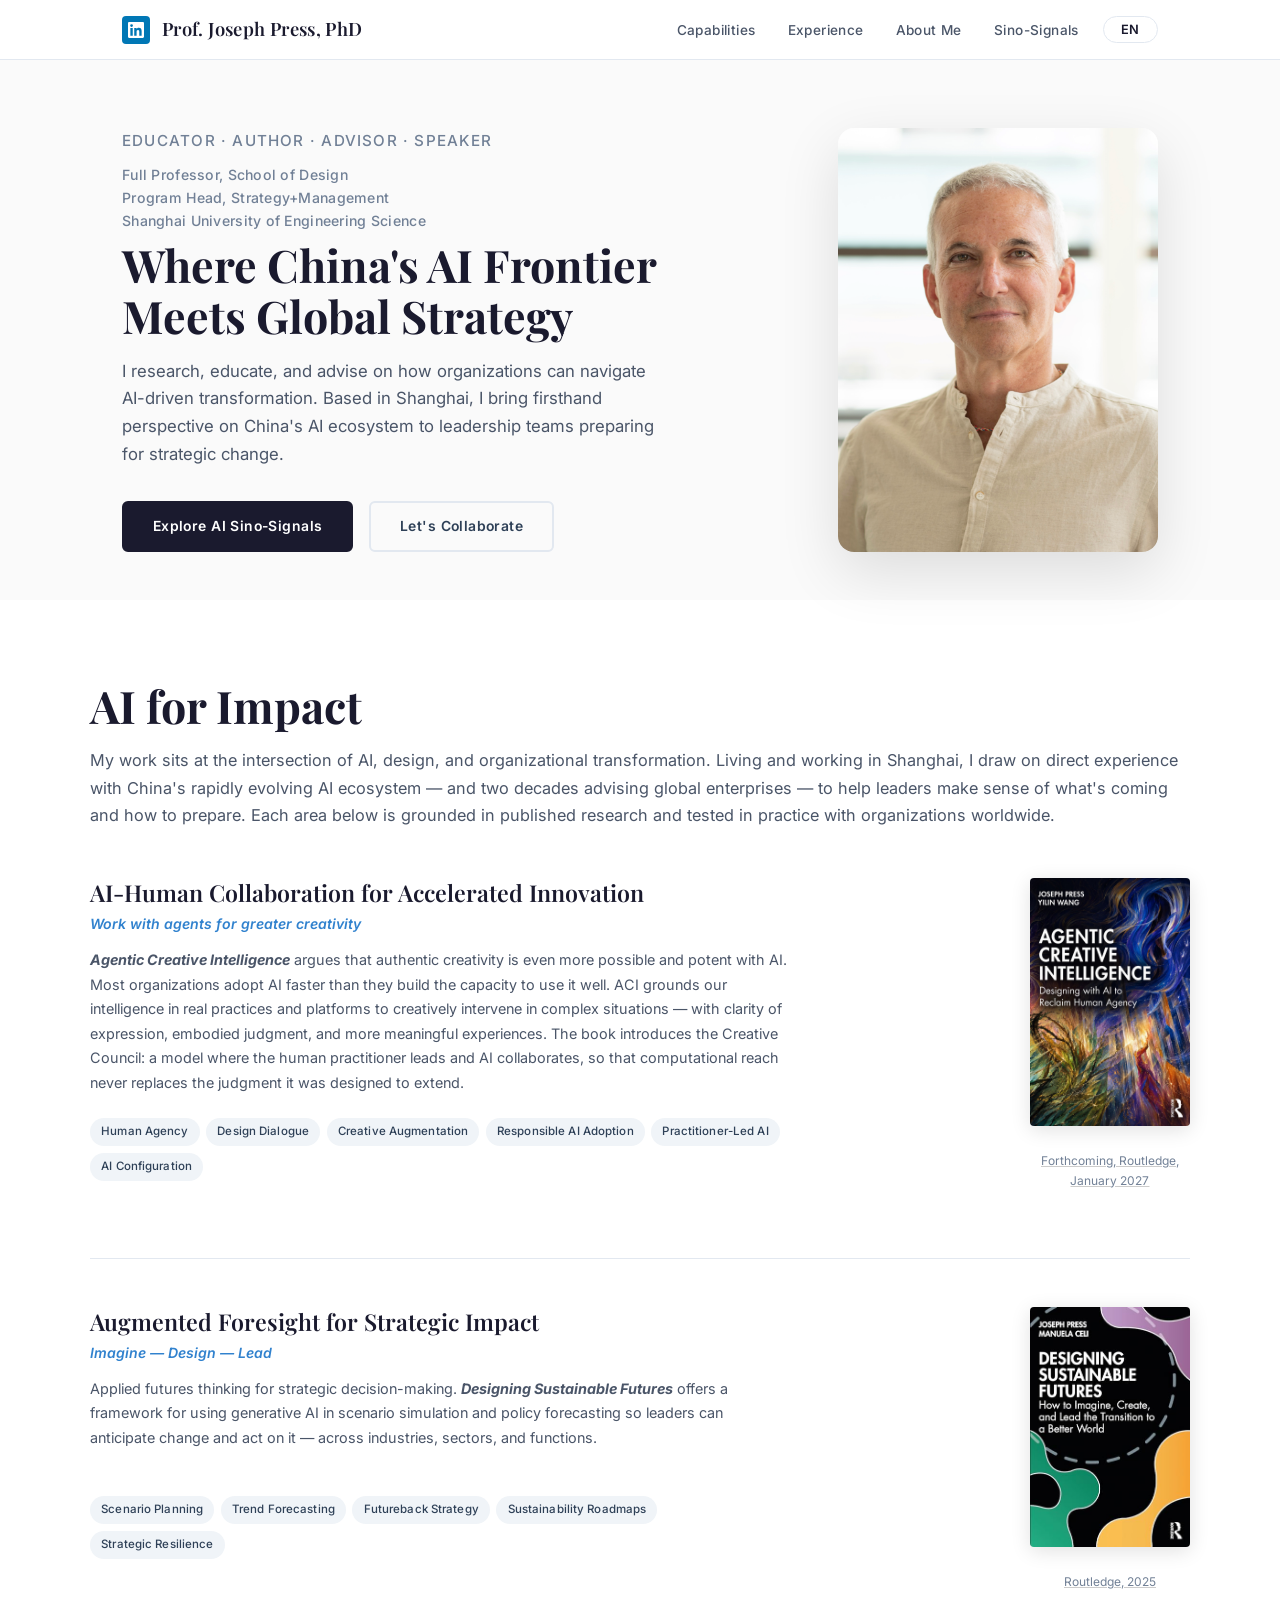
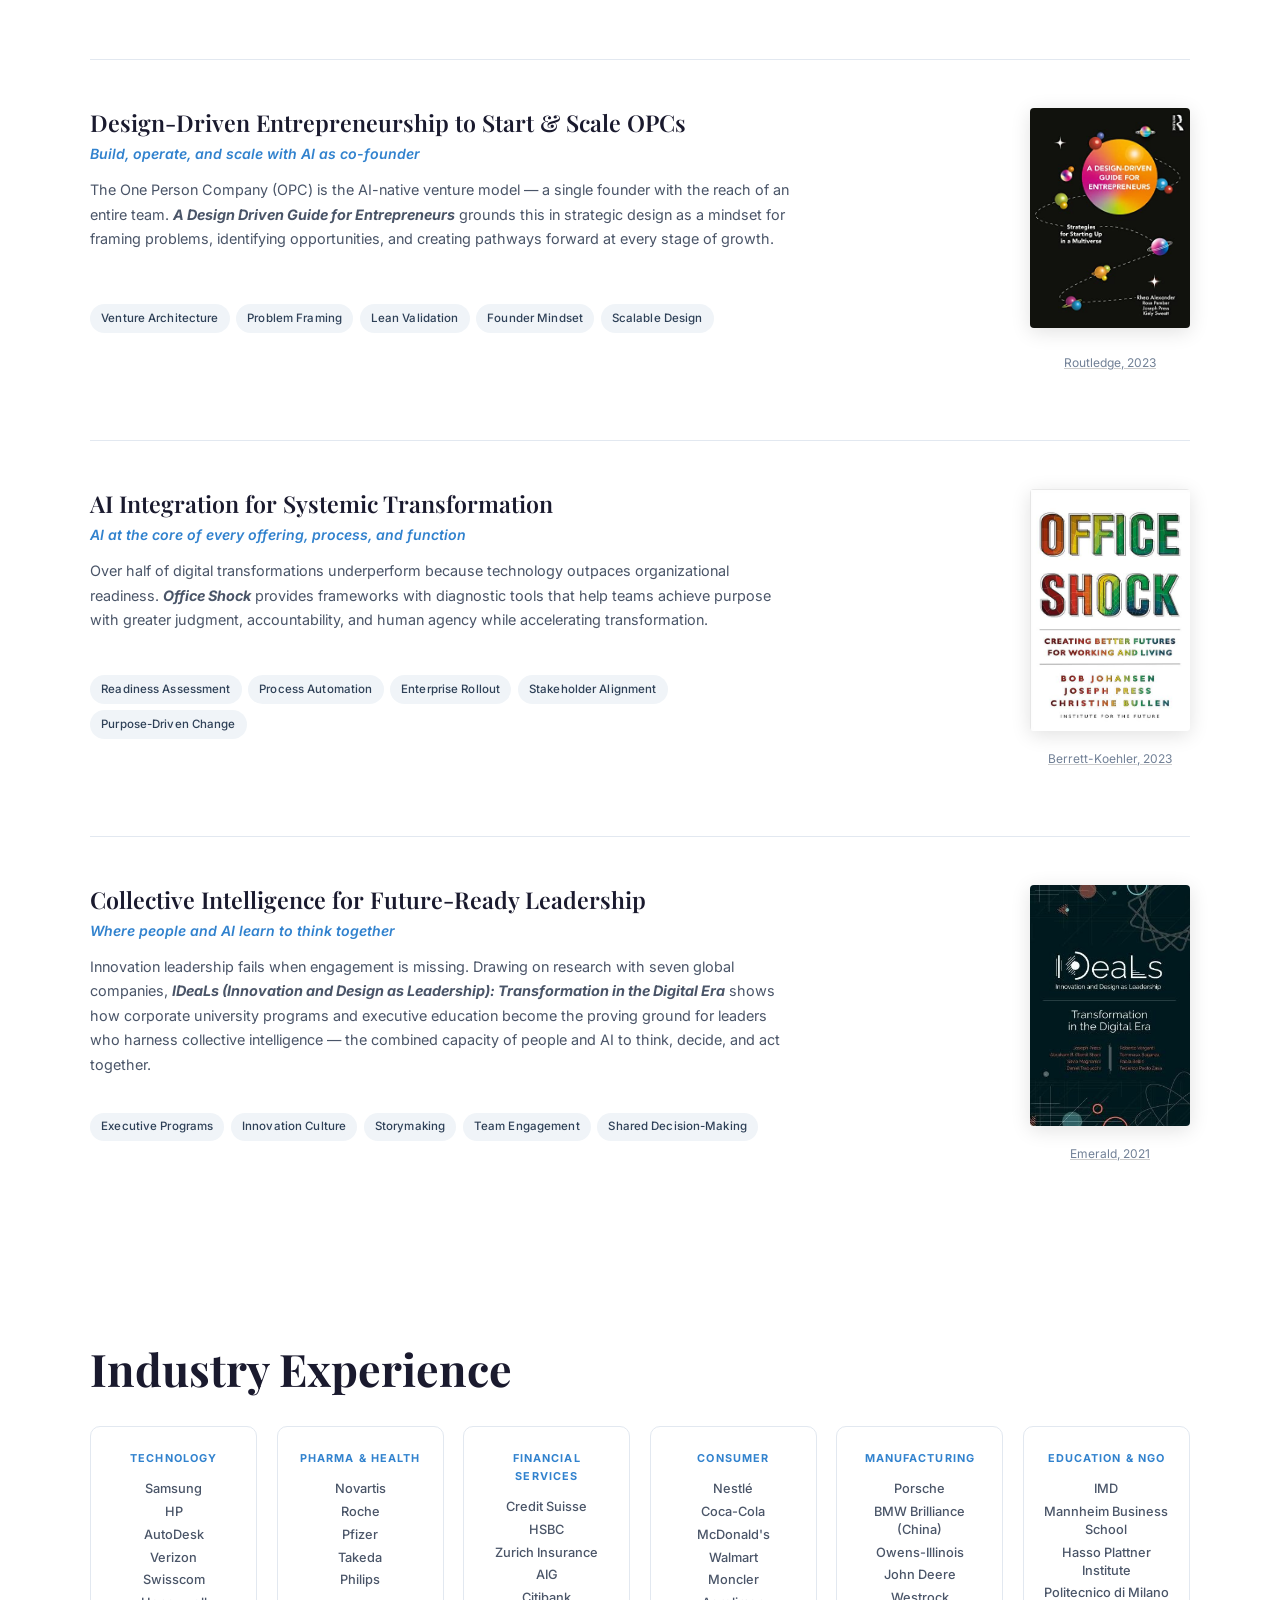
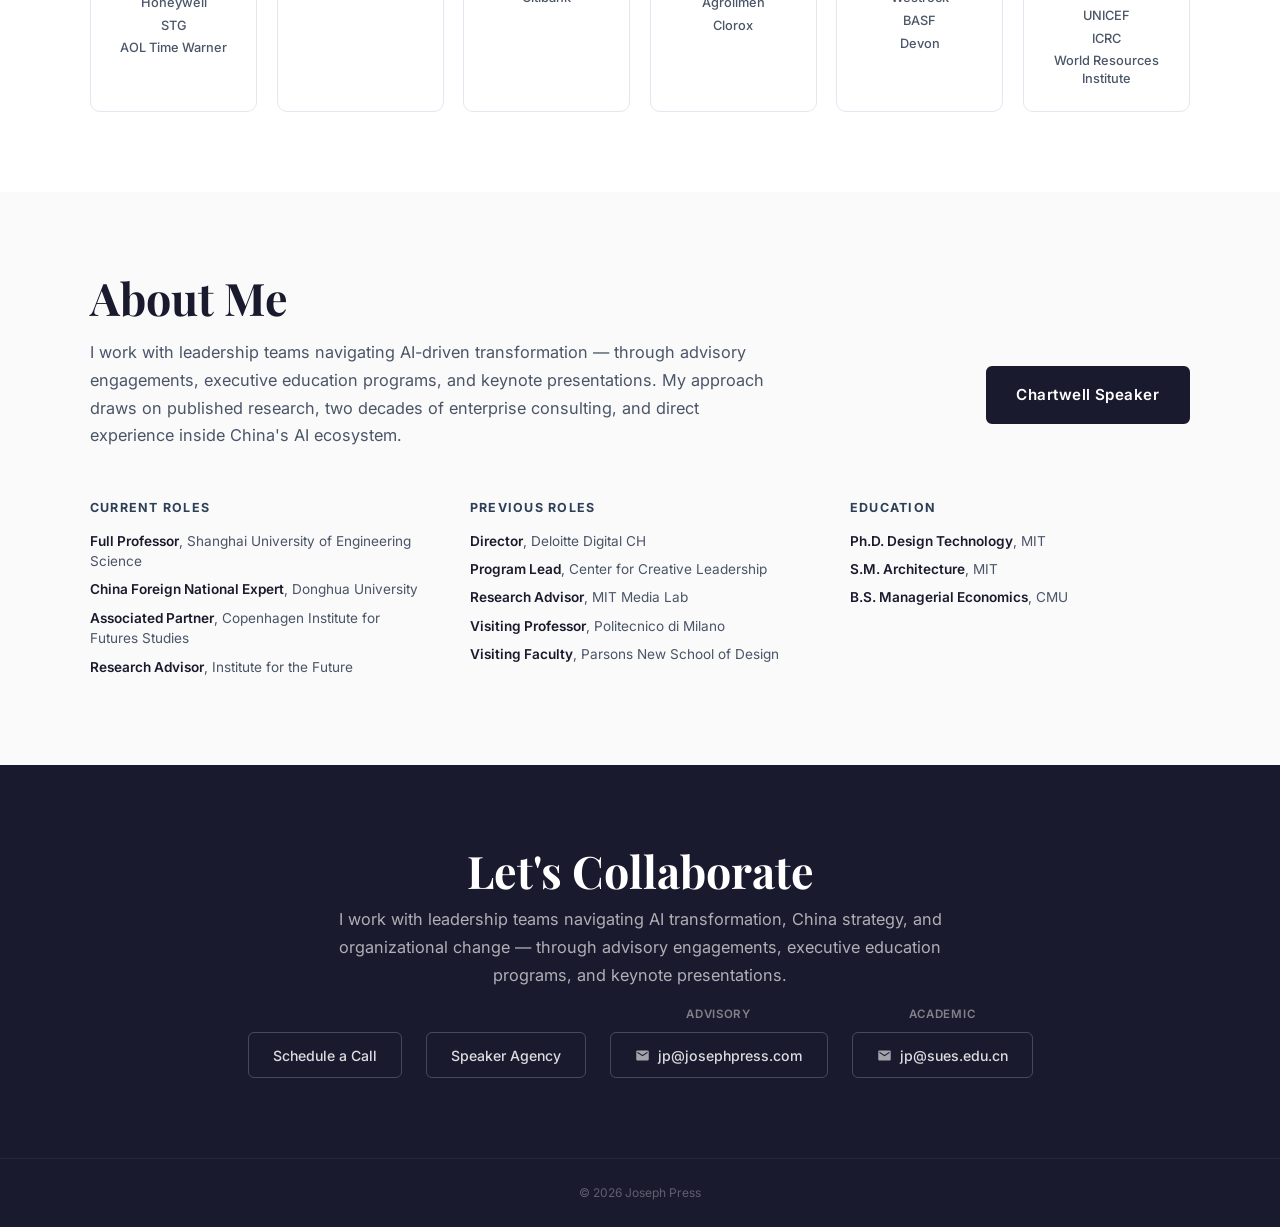
==== index.html @ 73595fab "asd" ====
<!DOCTYPE html>
<html lang="en">
<head>
<meta charset="UTF-8">
<meta name="viewport" content="width=device-width, initial-scale=1.0">
<title>Joseph Press, PhD — AI Strategy, Foresight &amp; Transformation | Shanghai &middot; Global</title>
<meta name="description" content="Joseph Press researches, educates, and advises on AI-driven transformation. Based in Shanghai, he brings firsthand perspective on China's AI ecosystem to global leadership teams. Professor, author of five books.">

<!-- Open Graph -->
<meta property="og:title" content="Joseph Press — AI Strategy at the Intersection of China and the West">
<meta property="og:description" content="Research, education, and advisory on AI-driven transformation. Based in Shanghai, bringing China's AI landscape to global leadership teams.">
<meta property="og:image" content="https://www.josephpress.com/photo.jpg">
<meta property="og:url" content="https://www.josephpress.com/">
<meta property="og:type" content="website">
<meta name="twitter:card" content="summary_large_image">

<!-- Favicon -->
<link rel="icon" href="data:image/svg+xml,<svg xmlns='http://www.w3.org/2000/svg' viewBox='0 0 100 100'><text y='.9em' font-size='90'>◆</text></svg>">

<link rel="preconnect" href="https://fonts.googleapis.com">
<link href="https://fonts.googleapis.com/css2?family=Inter:wght@300;400;500;600;700&family=Playfair+Display:wght@400;500;600;700&display=swap" rel="stylesheet">
<style>
  *, *::before, *::after { box-sizing: border-box; margin: 0; padding: 0; }

  :root {
    --navy: #1a1a2e;
    --slate: #2e4057;
    --medium: #4a5568;
    --light: #718096;
    --pale: #e2e8f0;
    --bg: #fafafa;
    --white: #ffffff;
    --accent: #3182ce;
    --warm: #f7f5f2;
  }

  html { scroll-behavior: smooth; font-size: 16px; }

  body {
    font-family: 'Inter', -apple-system, BlinkMacSystemFont, sans-serif;
    color: var(--navy); background: var(--bg);
    line-height: 1.65; -webkit-font-smoothing: antialiased;
  }

  /* NAV */
  nav {
    position: fixed; top: 0; left: 0; right: 0; z-index: 100;
    background: rgba(255,255,255,0.92); backdrop-filter: blur(12px);
    border-bottom: 1px solid var(--pale); transition: box-shadow 0.3s;
  }
  nav.scrolled { box-shadow: 0 1px 8px rgba(0,0,0,0.06); }
  .nav-inner {
    max-width: 1100px; margin: 0 auto; padding: 0.9rem 2rem;
    display: flex; align-items: center; justify-content: space-between;
  }
  .nav-left { display: flex; align-items: center; gap: 0.75rem; }
  .nav-name {
    font-family: 'Playfair Display', serif;
    font-weight: 600; font-size: 1.15rem; color: var(--navy);
    text-decoration: none; letter-spacing: 0.02em;
  }
  .nav-linkedin {
    display: inline-flex; align-items: center; justify-content: center;
    width: 28px; height: 28px; border-radius: 4px;
    background: #0077b5; color: #fff; text-decoration: none;
    transition: background 0.2s;
  }
  .nav-linkedin:hover { background: #005f8d; }
  .nav-linkedin svg { width: 16px; height: 16px; fill: currentColor; }
  .nav-right { display: flex; align-items: center; gap: 1.5rem; }
  /* Tuck the language pill snug against the hamburger */
  .lang-select + .hamburger { margin-left: -0.85rem; }
  .nav-links { display: flex; gap: 2rem; list-style: none; }
  .nav-links a {
    text-decoration: none; color: var(--medium);
    font-size: 0.85rem; font-weight: 500; letter-spacing: 0.03em; transition: color 0.2s;
  }
  .nav-links a:hover { color: var(--navy); }

  /* LANGUAGE SELECT — arrow indicator suppressed, width hugs content */
  .lang-select {
    appearance: none; -webkit-appearance: none; -moz-appearance: none;
    background: var(--white); background-image: none;
    color: var(--navy);
    border: 1px solid var(--pale); border-radius: 20px;
    padding: 0.32rem 0.85rem;
    font-family: inherit; font-size: 0.8rem; font-weight: 600;
    cursor: pointer; user-select: none;
    width: auto; min-width: 0;
    text-align: center; text-align-last: center;
    transition: border-color 0.2s, background-color 0.2s;
  }
  .lang-select::-ms-expand { display: none; }
  .lang-select:hover { border-color: var(--slate); }
  .lang-select:focus { outline: none; border-color: var(--accent); box-shadow: 0 0 0 3px rgba(49,130,206,0.15); }

  /* HERO */
  .hero {
    padding: 8rem 2rem 3rem;
    max-width: 1100px; margin: 0 auto;
    display: grid; grid-template-columns: 1fr 320px;
    grid-template-areas:
      "roles    photo"
      "affil    photo"
      "title    photo"
      "subtitle photo"
      "ctas     photo";
    column-gap: 4rem; row-gap: 0;
    align-items: start;
  }
  .hero-roles { grid-area: roles; text-align: left; }
  .hero-affil { grid-area: affil; text-align: left; }
  .hero-title { grid-area: title; }
  .hero-subtitle { grid-area: subtitle; }
  .hero-ctas { grid-area: ctas; }
  .hero h1 {
    font-family: 'Playfair Display', serif;
    font-size: 2.8rem; font-weight: 700; line-height: 1.15;
    color: var(--navy); margin-bottom: 1rem;
    text-align: left;
  }
  .hero .byline {
    font-size: 0.88rem; color: var(--light); font-weight: 500;
    letter-spacing: 0.02em; margin-bottom: 1.2rem;
    text-align: left;
  }
  .hero .subtitle {
    font-size: 1.05rem; color: var(--medium); line-height: 1.65;
    margin-bottom: 2rem; max-width: 540px;
  }
  .affil-mobile { display: none; }
  .hero-ctas { display: flex; gap: 1rem; flex-wrap: wrap; }
  .btn {
    display: inline-block; padding: 0.75rem 1.8rem;
    font-size: 0.87rem; font-weight: 600; letter-spacing: 0.03em;
    border-radius: 6px; text-decoration: none; transition: all 0.2s;
  }
  .btn-primary { background: var(--navy); color: var(--white); border: 2px solid var(--navy); }
  .btn-primary:hover { background: var(--slate); border-color: var(--slate); }
  .btn-outline { background: transparent; color: var(--slate); border: 2px solid var(--pale); }
  .btn-outline:hover { border-color: var(--slate); }
  .hero-photo {
    /* Portrait frame: stretches the full hero column, bottom aligns with the Let's Collaborate button */
    grid-area: photo; align-self: stretch;
    width: 320px; height: auto; min-height: 320px;
    border-radius: 16px; overflow: hidden;
    box-shadow: 0 20px 60px rgba(0,0,0,0.12);
    justify-self: end;
  }
  .hero-photo img {
    width: 100%; height: 100%;
    object-fit: cover;
    object-position: center 22%;
    transform: none;
  }

  /* LOGO BAR */
  .logo-bar {
    padding: 5rem 2rem;
    background: var(--white);
  }
  .logo-bar-inner {
    max-width: 1100px; margin: 0 auto;
  }
  .sector-cards {
    display: grid; grid-template-columns: repeat(6, 1fr); gap: 1.2rem;
  }
  .sector-card {
    border: 1px solid var(--pale); border-radius: 10px;
    padding: 1.4rem 1.2rem; text-align: center;
    transition: border-color 0.2s, box-shadow 0.2s;
  }
  .sector-card:hover { border-color: #b0c4de; box-shadow: 0 4px 16px rgba(0,0,0,0.04); }
  .sector-label {
    font-size: 0.68rem; font-weight: 700; letter-spacing: 0.1em;
    text-transform: uppercase; color: var(--accent);
    margin-bottom: 0.8rem;
  }
  .sector-names {
    display: flex; flex-direction: column; gap: 0.3rem;
  }
  .sector-name {
    font-size: 0.8rem; font-weight: 500; color: var(--medium);
    line-height: 1.4;
  }

  /* SECTIONS */
  section { padding: 5rem 2rem; }
  .container { max-width: 1100px; margin: 0 auto; }
  .section-label {
    font-size: 0.72rem; font-weight: 700; letter-spacing: 0.15em;
    text-transform: uppercase; color: var(--accent); margin-bottom: 0.6rem;
  }
  .section-title {
    font-family: 'Playfair Display', serif;
    font-size: 2rem; font-weight: 600; color: var(--navy);
    margin-bottom: 1rem; line-height: 1.25;
  }
  .section-title.hero-size {
    font-size: 2.8rem; font-weight: 700; line-height: 1.15;
  }
  .section-intro {
    font-size: 1.02rem; color: var(--medium); max-width: 680px;
    margin-bottom: 3rem; line-height: 1.7;
  }
  /* AI for Impact heading + intro span the full content width on desktop */
  .domains-section .section-title,
  .domains-section .section-intro { max-width: none; }
  /* About Me intro with the Chartwell button to its right */
  .about-intro-row { display: flex; align-items: center; gap: 2rem; margin-bottom: 3rem; }
  .about-intro-text { flex: 1; }
  .about-intro-text .section-intro { margin-bottom: 0; }
  .about-chartwell-btn { flex-shrink: 0; white-space: nowrap; }

  /* DOMAINS */
  .domains-section { background: var(--white); }
  .domain {
    margin-bottom: 3rem; padding-bottom: 3rem;
    border-bottom: 1px solid var(--pale);
  }
  .domain:last-child { margin-bottom: 0; padding-bottom: 0; border-bottom: none; }
  .domain-header {
    display: grid; grid-template-columns: 2fr 1fr;
    grid-template-areas:
      "headtext cover"
      "tags     cover";
    column-gap: 3rem; row-gap: 0;
    margin-bottom: 1.2rem;
    align-items: start;
  }
  .domain-head-text { text-align: left; grid-area: headtext; }
  .domain-frameworks { grid-area: tags; }
  .domain-right { grid-area: cover; }
  .domain-number {
    font-size: 0.7rem; font-weight: 700; letter-spacing: 0.12em;
    text-transform: uppercase; color: var(--light); margin-bottom: 0.5rem;
  }
  .domain-title {
    font-family: 'Playfair Display', serif;
    font-size: 1.45rem; font-weight: 600; color: var(--navy);
    margin-bottom: 0.25rem; line-height: 1.3;
  }
  .domain-subtitle {
    font-size: 0.88rem; font-weight: 600; color: var(--accent);
    margin-bottom: 0.8rem; font-style: italic;
  }
  .domain-text {
    font-size: 0.9rem; color: var(--medium); line-height: 1.7;
  }
  .domain-right {
    display: flex; flex-direction: column; gap: 0.35rem; justify-content: flex-start;
    align-items: flex-end; text-align: right;
  }
  .domain-cover {
    align-items: flex-end; gap: 0.8rem;
  }
  .domain-cover img {
    width: 160px; border-radius: 4px;
    box-shadow: 0 4px 20px rgba(0,0,0,0.12);
  }
  .domain-cover-placeholder {
    width: 160px; aspect-ratio: 2/3; border-radius: 4px;
    background: linear-gradient(135deg, #2e4057 0%, #1a1a2e 100%);
    display: flex; align-items: center; justify-content: center;
    box-shadow: 0 4px 20px rgba(0,0,0,0.12);
    padding: 1rem;
  }
  .domain-book-meta {
    font-size: 0.75rem; color: var(--light); text-align: center;
    margin-top: 0.3rem; width: 160px;
  }
  .domain-book-meta a {
    color: var(--light); text-decoration: underline;
    text-decoration-color: rgba(0,0,0,0.2);
  }
  .domain-book-meta a:hover { color: var(--accent); }
  .domain-frameworks {
    margin-top: 0.8rem;
    display: flex; flex-wrap: wrap; gap: 0.4rem;
    justify-content: flex-start;
  }
  .framework-tag {
    font-size: 0.72rem; font-weight: 500;
    padding: 0.3rem 0.7rem; border-radius: 16px;
    background: #f0f4f8; color: var(--slate);
    letter-spacing: 0.01em;
  }

  .book-cover-text {
    color: rgba(255,255,255,0.9); font-size: 0.82rem;
    font-weight: 600; text-align: center; line-height: 1.35;
  }
  .book-cover-text small {
    font-size: 0.62rem; font-weight: 400; opacity: 0.8;
    display: block; margin-top: 0.3rem; line-height: 1.3;
  }

  /* CREDENTIALS */
  .credentials-section { background: var(--bg); }
  .credentials-grid { display: grid; grid-template-columns: repeat(3, 1fr); gap: 2.5rem; }
  .credential-group h3 {
    font-size: 0.78rem; font-weight: 700; letter-spacing: 0.1em;
    text-transform: uppercase; color: var(--slate); margin-bottom: 0.75rem;
  }
  .credential-item {
    font-size: 0.85rem; color: var(--medium); margin-bottom: 0.5rem; line-height: 1.5;
  }
  .credential-item strong { color: var(--navy); font-weight: 600; }

  /* CONTACT */
  .contact-section {
    background: var(--navy); color: var(--white); text-align: center;
    padding: 5rem 2rem;
  }
  .contact-section .section-label { color: rgba(255,255,255,0.4); }
  .contact-section .section-title { color: var(--white); margin-bottom: 0.6rem; }
  .contact-section .section-intro { color: rgba(255,255,255,0.65); margin: 0 auto 1rem; }
  .contact-next {
    font-size: 0.88rem; color: rgba(255,255,255,0.45);
    margin-bottom: 2.5rem; font-style: italic;
  }
  .contact-row {
    display: flex; justify-content: center; align-items: flex-end;
    gap: 1.5rem; flex-wrap: wrap;
  }
  .contact-card {
    display: flex; flex-direction: column; align-items: center; gap: 0.5rem;
  }
  .contact-card-label {
    font-size: 0.72rem; color: rgba(255,255,255,0.45); font-weight: 600;
    letter-spacing: 0.06em; text-transform: uppercase;
  }
  .contact-btn {
    display: inline-flex; align-items: center; gap: 0.5rem;
    color: rgba(255,255,255,0.85); text-decoration: none;
    font-size: 0.88rem; font-weight: 500;
    padding: 0.65rem 1.5rem; border: 1px solid rgba(255,255,255,0.2);
    border-radius: 6px; transition: all 0.2s; white-space: nowrap;
  }
  .contact-btn:hover {
    color: var(--white); border-color: rgba(255,255,255,0.5);
    background: rgba(255,255,255,0.06);
  }
  .contact-btn svg { width: 15px; height: 15px; fill: currentColor; opacity: 0.7; }

  footer {
    text-align: center; padding: 1.5rem;
    font-size: 0.75rem; color: rgba(255,255,255,0.3);
    background: var(--navy); border-top: 1px solid rgba(255,255,255,0.06);
  }

  /* RESPONSIVE */
  @media (max-width: 768px) {
    .hero {
      grid-template-columns: 1fr 180px;
      grid-template-areas:
        "roles    photo"
        "affil    affil"
        "title    title"
        "subtitle subtitle"
        "ctas     ctas";
      column-gap: 1.5rem; row-gap: 0.6rem; padding-top: 7rem;
    }
    .hero-photo { width: 100%; max-width: 180px; height: auto; min-height: 0; aspect-ratio: 1 / 1; align-self: start; }
    .hero h1 { font-size: 2.1rem; }
    .affil-desktop { display: none; }
    .affil-mobile { display: inline; }
    .section-title.hero-size { font-size: 2.1rem; }
    .domain-header {
      grid-template-columns: 1fr 130px;
      grid-template-areas:
        "headtext headtext"
        "tags     cover";
      column-gap: 1.5rem; row-gap: 0.5rem;
    }
    .domain-cover img { width: 120px; }
    .domain-cover-placeholder { width: 120px; }
    .domain-book-meta { width: 120px; }
    .about-intro-row { flex-direction: column; align-items: flex-start; gap: 1.2rem; }
    .credentials-grid { grid-template-columns: 1fr; }
    .nav-links { display: none; }
    .sector-cards { grid-template-columns: repeat(2, 1fr); }
  }
  /* PHONE breakpoint — patches ship-blockers at 375px (iPhone) */
  @media (max-width: 600px) {
    .nav-inner { padding: 0.9rem 1rem; }
    .nav-name { font-size: 1rem; letter-spacing: 0; }
    section { padding-left: 1.2rem; padding-right: 1.2rem; }
    .hero { padding: 6rem 1.2rem 2.5rem; column-gap: 1rem; row-gap: 0.4rem; grid-template-columns: 1fr 100px; }
    .hero h1 { font-size: 1.45rem; line-height: 1.18; }
    .hero .subtitle { font-size: 0.92rem; margin-bottom: 1.2rem; }
    .hero-photo { width: 100%; max-width: 100px; height: auto; min-height: 0; aspect-ratio: 1 / 1; align-self: start; }
    .hero-ctas { flex-direction: row; gap: 0.5rem; }
    .hero-ctas .btn { flex: 1; text-align: center; font-size: 0.78rem; padding: 0.7rem 0.5rem; }
    .section-title.hero-size { font-size: 1.8rem; }
    .sector-cards { grid-template-columns: repeat(2, 1fr); gap: 0.8rem; }
    .sector-card { padding: 1rem 0.8rem; }
    .sector-label { font-size: 0.7rem; }
    .sector-name { font-size: 0.78rem; line-height: 1.25; }
    .credentials-grid { grid-template-columns: 1fr; gap: 1rem; }
    .domain-header { column-gap: 1rem; row-gap: 0.5rem; grid-template-columns: 1fr 100px; }
    .domain-cover img, .domain-cover-placeholder { width: 100px; }
    .domain-book-meta { width: 100px; }
    .container { padding-left: 0; padding-right: 0; }
    footer { font-size: 0.7rem; padding: 1.2rem 1rem; }
  }
  .hamburger {
    display: none; background: none; border: none; cursor: pointer;
    width: 44px; height: 44px; padding: 0;
    align-items: center; justify-content: center; flex-direction: column;
  }
  .hamburger span { display: block; width: 22px; height: 2px; background: var(--navy); margin: 3px 0; transition: 0.3s; }
  @media (max-width: 768px) {
    .hamburger { display: flex; }
    .nav-links.open {
      display: flex; flex-direction: column;
      position: absolute; top: 100%; left: 0; right: 0;
      background: var(--white); padding: 1.2rem 1.5rem;
      border-bottom: 1px solid var(--pale); gap: 0.9rem;
    }
    .nav-links.open a { padding: 0.5rem 0; min-height: 44px; display: flex; align-items: center; }
  }

  /* TRILINGUAL TOGGLE — hide zh and fr by default, show based on body class */
  [data-lang="zh"], [data-lang="fr"] { display: none; }
  div[data-lang="zh"], p[data-lang="zh"], span[data-lang="zh"], h1[data-lang="zh"], h2[data-lang="zh"], h3[data-lang="zh"] { display: none; }
  div[data-lang="fr"], p[data-lang="fr"], span[data-lang="fr"], h1[data-lang="fr"], h2[data-lang="fr"], h3[data-lang="fr"] { display: none; }
  /* ZH active */
  body.zh [data-lang="zh"] { display: initial; }
  body.zh [data-lang="en"] { display: none; }
  body.zh [data-lang="fr"] { display: none; }
  body.zh div[data-lang="zh"], body.zh p[data-lang="zh"], body.zh span[data-lang="zh"], body.zh h1[data-lang="zh"], body.zh h2[data-lang="zh"], body.zh h3[data-lang="zh"] { display: block; }
  body.zh div[data-lang="en"], body.zh p[data-lang="en"], body.zh span[data-lang="en"], body.zh h1[data-lang="en"], body.zh h2[data-lang="en"], body.zh h3[data-lang="en"] { display: none; }
  body.zh div[data-lang="fr"], body.zh p[data-lang="fr"], body.zh span[data-lang="fr"], body.zh h1[data-lang="fr"], body.zh h2[data-lang="fr"], body.zh h3[data-lang="fr"] { display: none; }
  /* FR active */
  body.fr [data-lang="fr"] { display: initial; }
  body.fr [data-lang="en"] { display: none; }
  body.fr [data-lang="zh"] { display: none; }
  body.fr div[data-lang="fr"], body.fr p[data-lang="fr"], body.fr span[data-lang="fr"], body.fr h1[data-lang="fr"], body.fr h2[data-lang="fr"], body.fr h3[data-lang="fr"] { display: block; }
  body.fr div[data-lang="en"], body.fr p[data-lang="en"], body.fr span[data-lang="en"], body.fr h1[data-lang="en"], body.fr h2[data-lang="en"], body.fr h3[data-lang="en"] { display: none; }
  body.fr div[data-lang="zh"], body.fr p[data-lang="zh"], body.fr span[data-lang="zh"], body.fr h1[data-lang="zh"], body.fr h2[data-lang="zh"], body.fr h3[data-lang="zh"] { display: none; }
  /* Inline spans */
  span[data-lang="zh"], span[data-lang="fr"] { display: none; }
  body.zh span[data-lang="zh"] { display: inline; }
  body.zh span[data-lang="en"] { display: none; }
  body.zh span[data-lang="fr"] { display: none; }
  body.fr span[data-lang="fr"] { display: inline; }
  body.fr span[data-lang="en"] { display: none; }
  body.fr span[data-lang="zh"] { display: none; }
  /* Flex/grid containers */
  .contact-row[data-lang="zh"], .contact-row[data-lang="fr"] { display: none; }
  body.zh .contact-row[data-lang="zh"] { display: flex; }
  body.zh .contact-row[data-lang="en"] { display: none; }
  body.fr .contact-row[data-lang="fr"] { display: flex; }
  body.fr .contact-row[data-lang="en"] { display: none; }
  .credentials-grid[data-lang="zh"], .credentials-grid[data-lang="fr"] { display: none; }
  body.zh .credentials-grid[data-lang="zh"] { display: grid; }
  body.zh .credentials-grid[data-lang="en"] { display: none; }
  body.fr .credentials-grid[data-lang="fr"] { display: grid; }
  body.fr .credentials-grid[data-lang="en"] { display: none; }
  .sector-cards[data-lang="zh"], .sector-cards[data-lang="fr"] { display: none; }
  body.zh .sector-cards[data-lang="zh"] { display: grid; }
  body.zh .sector-cards[data-lang="en"] { display: none; }
  body.fr .sector-cards[data-lang="fr"] { display: grid; }
  body.fr .sector-cards[data-lang="en"] { display: none; }
  .domain-frameworks[data-lang="zh"], .domain-frameworks[data-lang="fr"] { display: none; }
  body.zh .domain-frameworks[data-lang="zh"] { display: flex; }
  body.zh .domain-frameworks[data-lang="en"] { display: none; }
  body.fr .domain-frameworks[data-lang="fr"] { display: flex; }
  body.fr .domain-frameworks[data-lang="en"] { display: none; }
</style>
</head>
<body>

<!-- NAV -->
<nav id="nav">
  <div class="nav-inner">
    <div class="nav-left">
      <a href="https://www.linkedin.com/in/josephpress/" class="nav-linkedin" target="_blank" rel="noopener" aria-label="LinkedIn">
        <svg viewBox="0 0 24 24"><path d="M20.447 20.452h-3.554v-5.569c0-1.328-.027-3.037-1.852-3.037-1.853 0-2.136 1.445-2.136 2.939v5.667H9.351V9h3.414v1.561h.046c.477-.9 1.637-1.85 3.37-1.85 3.601 0 4.267 2.37 4.267 5.455v6.286zM5.337 7.433a2.062 2.062 0 01-2.063-2.065 2.064 2.064 0 112.063 2.065zm1.782 13.019H3.555V9h3.564v11.452zM22.225 0H1.771C.792 0 0 .774 0 1.729v20.542C0 23.227.792 24 1.771 24h20.451C23.2 24 24 23.227 24 22.271V1.729C24 .774 23.2 0 22.222 0h.003z"/></svg>
      </a>
      <a href="#" class="nav-name">Prof. Joseph Press, PhD</a>
    </div>
    <div class="nav-right">
      <ul class="nav-links" id="navLinks">
        <li><a href="#expertise"><span data-lang="en">Capabilities</span><span data-lang="fr">Comp&eacute;tences</span><span data-lang="zh">能力</span></a></li>
        <li><a href="#organizations"><span data-lang="en">Experience</span><span data-lang="fr">Exp&eacute;rience</span><span data-lang="zh">经验</span></a></li>
        <li><a href="#credentials"><span data-lang="en">About Me</span><span data-lang="fr">&Agrave; propos</span><span data-lang="zh">关于我</span></a></li>
        <li><a href="/sino-signals/"><span data-lang="en">Sino-Signals</span><span data-lang="fr">Sino-Signals</span><span data-lang="zh">中国信号</span></a></li>
      </ul>
      <select class="lang-select" id="langSelect" aria-label="Language" onchange="setLang(this.value)">
        <option value="en">EN</option>
        <option value="fr">FR</option>
        <option value="zh">中文</option>
      </select>
      <button class="hamburger" onclick="document.getElementById('navLinks').classList.toggle('open')" aria-label="Menu">
        <span></span><span></span><span></span>
      </button>
    </div>
  </div>
</nav>

<!-- HERO -->
<header class="hero">
  <div class="hero-roles">
    <p class="byline" style="font-size: 0.95rem; text-transform: uppercase; letter-spacing: 0.08em;">
      <span data-lang="en">Educator &middot; Author &middot; Advisor &middot; Speaker</span>
      <span data-lang="fr">&Eacute;ducateur &middot; Auteur &middot; Conseiller &middot; Conf&eacute;rencier</span>
      <span data-lang="zh">教育者 &middot; 作者 &middot; 顾问 &middot; 演讲者</span>
    </p>
  </div>
  <div class="hero-affil">
    <p class="byline" style="margin-top: -0.6rem; margin-bottom: 0.4rem;">
      <span data-lang="en"><span class="affil-desktop">Full Professor, School of Design<br>Program Head, Strategy+Management<br>Shanghai University of Engineering Science</span><span class="affil-mobile">Full Professor<br>Program Head<br>Strategy+Management<br>School of Design<br>Shanghai University of Engineering Science</span></span>
      <span data-lang="fr"><span class="affil-desktop">Professeur titulaire, &Eacute;cole de Design<br>Directeur de programme, Strat&eacute;gie+Management<br>Shanghai University of Engineering Science</span><span class="affil-mobile">Professeur titulaire<br>Directeur de programme<br>Strat&eacute;gie+Management<br>&Eacute;cole de Design<br>Shanghai University of Engineering Science</span></span>
      <span data-lang="zh"><span class="affil-desktop">正教授，设计学院<br>项目负责人，战略+管理<br>上海工程技术大学</span><span class="affil-mobile">正教授<br>项目负责人<br>战略+管理<br>设计学院<br>上海工程技术大学</span></span>
    </p>
  </div>
  <div class="hero-photo">
    <img src="photo-web.png" onerror="this.onerror=null;this.src='photo.jpg';" alt="Joseph Press">
  </div>
  <div class="hero-title">
    <h1 data-lang="en">Where China's AI Frontier<br>Meets Global Strategy</h1>
    <h1 data-lang="fr">L&agrave; o&ugrave; la fronti&egrave;re IA de la Chine<br>rejoint la strat&eacute;gie mondiale</h1>
    <h1 data-lang="zh" style="font-size:2.4rem">中国AI前沿<br>与全球战略的交汇</h1>
  </div>
  <div class="hero-subtitle">
    <p class="subtitle" data-lang="en">I research, educate, and advise on how organizations can navigate AI-driven transformation. Based in Shanghai, I bring firsthand perspective on China's AI ecosystem to leadership teams preparing for strategic change.</p>
    <p class="subtitle" data-lang="fr">Je mene des recherches, enseigne et conseille sur la transformation par l'IA. Bas&eacute; &agrave; Shanghai, j'apporte une perspective directe sur l'&eacute;cosyst&egrave;me IA chinois aux &eacute;quipes dirigeantes qui pr&eacute;parent le changement strat&eacute;gique.</p>
    <p class="subtitle" data-lang="zh">我研究、教育并为组织如何驾驭AI驱动的转型提供咨询。身在上海，我将中国AI生态系统的第一手视角带给准备战略变革的领导团队。</p>
  </div>
  <div class="hero-ctas">
    <a href="/sino-signals/" class="btn btn-primary"><span data-lang="en">Explore AI Sino-Signals</span><span data-lang="fr">Explorer AI Sino-Signals</span><span data-lang="zh">探索 AI 中国信号</span></a>
    <a href="#contact" class="btn btn-outline"><span data-lang="en">Let's Collaborate</span><span data-lang="fr">Collaborons</span><span data-lang="zh">让我们合作</span></a>
  </div>
</header>

<!-- FIVE CAPABILITIES -->
<section class="domains-section" id="expertise">
  <div class="container">
    <h2 class="section-title hero-size" data-lang="en">AI for Impact</h2>
    <h2 class="section-title hero-size" data-lang="fr">Recherche et pratique</h2>
    <h2 class="section-title hero-size" data-lang="zh">研究与实践</h2>
    <p class="section-intro" data-lang="en">My work sits at the intersection of AI, design, and organizational transformation. Living and working in Shanghai, I draw on direct experience with China's rapidly evolving AI ecosystem &mdash; and two decades advising global enterprises &mdash; to help leaders make sense of what's coming and how to prepare. Each area below is grounded in published research and tested in practice with organizations worldwide.</p>
    <p class="section-intro" data-lang="fr">Mon travail se situe &agrave; l'intersection de l'IA, du design et de la transformation organisationnelle. Vivant et travaillant &agrave; Shanghai, je m'appuie sur une exp&eacute;rience directe de l'&eacute;cosyst&egrave;me IA chinois en rapide &eacute;volution &mdash; et deux d&eacute;cennies de conseil aux entreprises mondiales &mdash; pour aider les dirigeants &agrave; comprendre ce qui arrive et comment s'y pr&eacute;parer. Chaque domaine ci-dessous est fond&eacute; sur des recherches publi&eacute;es et test&eacute; en pratique avec des organisations du monde entier.</p>
    <p class="section-intro" data-lang="zh">我的工作位于AI、设计和组织转型的交汇处。在上海工作和生活，我依靠对中国快速演变的AI生态系统的直接经验——以及二十年为全球企业提供咨询的经历——帮助领导者理解即将发生的变化以及如何做好准备。以下每个领域都基于已发表的研究，并在全球组织的实践中得到验证。</p>

    <!-- 1. AI-Human Collaboration (ACI) -->
    <div class="domain">
      <div class="domain-header">
        <div class="domain-head-text">
          <h3 class="domain-title" data-lang="en">AI-Human Collaboration for Accelerated Innovation</h3>
          <h3 class="domain-title" data-lang="fr">Collaboration humain-IA pour une innovation acc&eacute;l&eacute;r&eacute;e</h3>
          <h3 class="domain-title" data-lang="zh">人机协作加速创新</h3>
          <p class="domain-subtitle" data-lang="en">Work with agents for greater creativity</p>
          <p class="domain-subtitle" data-lang="fr">Collaborer avec les agents pour plus de cr&eacute;ativit&eacute;</p>
          <p class="domain-subtitle" data-lang="zh">与智能体合作实现更大创意</p>
          <p class="domain-text" data-lang="en"><strong><em>Agentic Creative Intelligence</em></strong> argues that authentic creativity is even more possible and potent with AI. Most organizations adopt AI faster than they build the capacity to use it well. ACI grounds our intelligence in real practices and platforms to creatively intervene in complex situations &mdash; with clarity of expression, embodied judgment, and more meaningful experiences. The book introduces the Creative Council: a model where the human practitioner leads and AI collaborates, so that computational reach never replaces the judgment it was designed to extend.</p>
          <p class="domain-text" data-lang="fr"><strong><em>Agentic Creative Intelligence</em></strong> soutient que la cr&eacute;ativit&eacute; authentique est encore plus possible et puissante avec l'IA. La plupart des organisations adoptent l'IA plus vite qu'elles ne d&eacute;veloppent la capacit&eacute; de bien l'utiliser. ACI ancre notre intelligence dans des pratiques et plateformes r&eacute;elles pour intervenir de mani&egrave;re cr&eacute;ative dans des situations complexes &mdash; avec clart&eacute; d'expression, jugement incarn&eacute; et exp&eacute;riences plus significatives. Le livre introduit le Creative Council : un mod&egrave;le o&ugrave; le praticien humain dirige et l'IA collabore, pour que la port&eacute;e computationnelle ne remplace jamais le jugement qu'elle est con&ccedil;ue pour &eacute;tendre.</p>
          <p class="domain-text" data-lang="zh"><strong><em>Agentic Creative Intelligence</em></strong>认为真实的创意与AI合作会更加可能和强大。大多数组织采用AI的速度快于建立良好使用AI的能力。ACI将我们的智能扎根于真实的实践和平台中，以创意的方式干预复杂情况——具有表达的清晰性、体现的判断力和更有意义的体验。该书介绍了创意委员会模式：人类从业者领导，AI协作，这样计算能力永远不会替代它被设计来扩展的判断。</p>
        </div>
          <div class="domain-frameworks" data-lang="en">
            <span class="framework-tag">Human Agency</span>
            <span class="framework-tag">Design Dialogue</span>
            <span class="framework-tag">Creative Augmentation</span>
            <span class="framework-tag">Responsible AI Adoption</span>
            <span class="framework-tag">Practitioner-Led AI</span>
            <span class="framework-tag">AI Configuration</span>
          </div>
          <div class="domain-frameworks" data-lang="fr">
            <span class="framework-tag">Agentivit&eacute; humaine</span>
            <span class="framework-tag">Dialogue de design</span>
            <span class="framework-tag">Augmentation cr&eacute;ative</span>
            <span class="framework-tag">Adoption responsable de l'IA</span>
            <span class="framework-tag">IA pilot&eacute;e par le praticien</span>
            <span class="framework-tag">Configuration IA</span>
          </div>
          <div class="domain-frameworks" data-lang="zh">
            <span class="framework-tag">人类代理</span>
            <span class="framework-tag">设计对话</span>
            <span class="framework-tag">创意增强</span>
            <span class="framework-tag">负责任AI采纳</span>
            <span class="framework-tag">从业者驱动AI</span>
            <span class="framework-tag">AI配置</span>
          </div>
        <div class="domain-right domain-cover">
          <a href="https://www.amazon.com/Agentic-Creative-Intelligence-Designing-Reclaim/dp/1041211244/" target="_blank"><img src="cover-aci.jpg" alt="Agentic Creative Intelligence: Designing with AI to Reclaim Human Agency"></a>
          <p class="domain-book-meta"><a href="https://www.amazon.com/Agentic-Creative-Intelligence-Designing-Reclaim/dp/1041211244/" target="_blank">Forthcoming, Routledge, January 2027</a></p>
        </div>
      </div>
    </div>

    <!-- 2. Augmented Foresight -->
    <div class="domain">
      <div class="domain-header">
        <div class="domain-head-text">
          <h3 class="domain-title" data-lang="en">Augmented Foresight for Strategic Impact</h3>
          <h3 class="domain-title" data-lang="fr">Prospective augment&eacute;e pour un impact strat&eacute;gique</h3>
          <h3 class="domain-title" data-lang="zh">增强预见战略影响</h3>
          <p class="domain-subtitle" data-lang="en">Imagine &mdash; Design &mdash; Lead</p>
          <p class="domain-subtitle" data-lang="fr">Imaginer &mdash; Concevoir &mdash; Diriger</p>
          <p class="domain-subtitle" data-lang="zh">想象 — 设计 — 领导</p>
          <p class="domain-text" data-lang="en">Applied futures thinking for strategic decision-making. <strong><em>Designing Sustainable Futures</em></strong> offers a framework for using generative AI in scenario simulation and policy forecasting so leaders can anticipate change and act on it &mdash; across industries, sectors, and functions.</p>
          <p class="domain-text" data-lang="fr">La pens&eacute;e prospective appliqu&eacute;e &agrave; la prise de d&eacute;cision strat&eacute;gique. <strong><em>Designing Sustainable Futures</em></strong> propose un cadre pour utiliser l'IA g&eacute;n&eacute;rative dans la simulation de sc&eacute;narios et la pr&eacute;vision de politiques, afin que les dirigeants puissent anticiper le changement et agir &mdash; tous secteurs, industries et fonctions confondus.</p>
          <p class="domain-text" data-lang="zh">应用未来思维进行战略决策。<strong><em>Designing Sustainable Futures</em></strong>提供了一个框架，用于在情景模拟和政策预测中使用生成式AI，使领导者能够预期变化并采取行动——跨行业、部门和职能。</p>
        </div>
          <div class="domain-frameworks" data-lang="en">
            <span class="framework-tag">Scenario Planning</span>
            <span class="framework-tag">Trend Forecasting</span>
            <span class="framework-tag">Futureback Strategy</span>
            <span class="framework-tag">Sustainability Roadmaps</span>
            <span class="framework-tag">Strategic Resilience</span>
          </div>
          <div class="domain-frameworks" data-lang="fr">
            <span class="framework-tag">Planification de sc&eacute;narios</span>
            <span class="framework-tag">Pr&eacute;vision des tendances</span>
            <span class="framework-tag">Strat&eacute;gie r&eacute;trospective</span>
            <span class="framework-tag">Feuilles de route durables</span>
            <span class="framework-tag">R&eacute;silience strat&eacute;gique</span>
          </div>
          <div class="domain-frameworks" data-lang="zh">
            <span class="framework-tag">情景规划</span>
            <span class="framework-tag">趋势预测</span>
            <span class="framework-tag">未来回溯战略</span>
            <span class="framework-tag">可持续性路线图</span>
            <span class="framework-tag">战略韧性</span>
          </div>
        <div class="domain-right domain-cover">
          <a href="https://www.amazon.com/Designing-Sustainable-Futures-Imagine-Transition/dp/1032588381/" target="_blank"><img src="cover-dsf.jpg" alt="Designing Sustainable Futures"></a>
          <p class="domain-book-meta"><a href="https://www.amazon.com/Designing-Sustainable-Futures-Imagine-Transition/dp/1032588381/" target="_blank">Routledge, 2025</a></p>
        </div>
      </div>
    </div>

    <!-- 3. Entrepreneurship -->
    <div class="domain">
      <div class="domain-header">
        <div class="domain-head-text">
          <h3 class="domain-title" data-lang="en">Design-Driven Entrepreneurship to Start &amp; Scale OPCs</h3>
          <h3 class="domain-title" data-lang="fr">Entrepreneuriat par le design pour cr&eacute;er et d&eacute;velopper des OPC</h3>
          <h3 class="domain-title" data-lang="zh">设计驱动创业初创与扩展</h3>
          <p class="domain-subtitle" data-lang="en">Build, operate, and scale with AI as co-founder</p>
          <p class="domain-subtitle" data-lang="fr">Cr&eacute;er, op&eacute;rer et d&eacute;velopper avec l'IA comme co-fondateur</p>
          <p class="domain-subtitle" data-lang="zh">与AI合伙人一起建立、运营和扩展</p>
          <p class="domain-text" data-lang="en">The One Person Company (OPC) is the AI-native venture model &mdash; a single founder with the reach of an entire team. <strong><em>A Design Driven Guide for Entrepreneurs</em></strong> grounds this in strategic design as a mindset for framing problems, identifying opportunities, and creating pathways forward at every stage of growth.</p>
          <p class="domain-text" data-lang="fr">La One Person Company (OPC) est le mod&egrave;le d'entreprise natif IA &mdash; un fondateur unique avec la port&eacute;e d'une &eacute;quipe enti&egrave;re. <strong><em>A Design Driven Guide for Entrepreneurs</em></strong> ancre cette approche dans le design strat&eacute;gique comme &eacute;tat d'esprit pour cadrer les probl&egrave;mes, identifier les opportunit&eacute;s et cr&eacute;er des voies de croissance &agrave; chaque &eacute;tape.</p>
          <p class="domain-text" data-lang="zh">一人公司(OPC)是AI原生创业模式——一个创始人拥有整个团队的触及范围。<strong><em>A Design Driven Guide for Entrepreneurs</em></strong>以战略设计为基础，作为框架问题、识别机会和在每个增长阶段创建前进路径的思维方式。</p>
        </div>
          <div class="domain-frameworks" data-lang="en">
            <span class="framework-tag">Venture Architecture</span>
            <span class="framework-tag">Problem Framing</span>
            <span class="framework-tag">Lean Validation</span>
            <span class="framework-tag">Founder Mindset</span>
            <span class="framework-tag">Scalable Design</span>
          </div>
          <div class="domain-frameworks" data-lang="fr">
            <span class="framework-tag">Architecture de venture</span>
            <span class="framework-tag">Cadrage de probl&egrave;mes</span>
            <span class="framework-tag">Validation lean</span>
            <span class="framework-tag">Mentalit&eacute; fondateur</span>
            <span class="framework-tag">Design &eacute;volutif</span>
          </div>
          <div class="domain-frameworks" data-lang="zh">
            <span class="framework-tag">创业架构</span>
            <span class="framework-tag">问题框架</span>
            <span class="framework-tag">精益验证</span>
            <span class="framework-tag">创始人思维</span>
            <span class="framework-tag">可扩展设计</span>
          </div>
        <div class="domain-right domain-cover">
          <a href="https://www.amazon.com/Design-Driven-Guide-Entrepreneurs-Strategies/dp/1032129948/" target="_blank"><img src="cover-entrepreneur.jpg" alt="A Design Driven Guide for Entrepreneurs"></a>
          <p class="domain-book-meta"><a href="https://www.amazon.com/Design-Driven-Guide-Entrepreneurs-Strategies/dp/1032129948/" target="_blank">Routledge, 2023</a></p>
        </div>
      </div>
    </div>

    <!-- 4. AI Integration -->
    <div class="domain">
      <div class="domain-header">
        <div class="domain-head-text">
          <h3 class="domain-title" data-lang="en">AI Integration for Systemic Transformation</h3>
          <h3 class="domain-title" data-lang="fr">Int&eacute;gration de l'IA pour une transformation syst&eacute;mique</h3>
          <h3 class="domain-title" data-lang="zh">AI整合系统性转型</h3>
          <p class="domain-subtitle" data-lang="en">AI at the core of every offering, process, and function</p>
          <p class="domain-subtitle" data-lang="fr">L'IA au c&oelig;ur de chaque offre, processus et fonction</p>
          <p class="domain-subtitle" data-lang="zh">AI融入每项业务、流程和职能的核心</p>
          <p class="domain-text" data-lang="en">Over half of digital transformations underperform because technology outpaces organizational readiness. <strong><em>Office Shock</em></strong> provides frameworks with diagnostic tools that help teams achieve purpose with greater judgment, accountability, and human agency while accelerating transformation.</p>
          <p class="domain-text" data-lang="fr">Plus de la moiti&eacute; des transformations num&eacute;riques sous-performent parce que la technologie d&eacute;passe la pr&eacute;paration organisationnelle. <strong><em>Office Shock</em></strong> fournit des cadres avec des outils diagnostiques qui aident les &eacute;quipes &agrave; atteindre leurs objectifs avec plus de discernement, de responsabilit&eacute; et d'agentivit&eacute; humaine tout en acc&eacute;l&eacute;rant la transformation.</p>
          <p class="domain-text" data-lang="zh">超过一半的数字化转型表现不佳，因为技术超过了组织的就绪程度。<strong><em>Office Shock</em></strong>提供了诊断工具框架，帮助团队在加速转型的同时以更大的判断力、责任感和人类代理来实现目标。</p>
        </div>
          <div class="domain-frameworks" data-lang="en">
            <span class="framework-tag">Readiness Assessment</span>
            <span class="framework-tag">Process Automation</span>
            <span class="framework-tag">Enterprise Rollout</span>
            <span class="framework-tag">Stakeholder Alignment</span>
            <span class="framework-tag">Purpose-Driven Change</span>
          </div>
          <div class="domain-frameworks" data-lang="fr">
            <span class="framework-tag">&Eacute;valuation de maturit&eacute;</span>
            <span class="framework-tag">Automatisation des processus</span>
            <span class="framework-tag">D&eacute;ploiement entreprise</span>
            <span class="framework-tag">Alignement des parties prenantes</span>
            <span class="framework-tag">Changement orient&eacute; mission</span>
          </div>
          <div class="domain-frameworks" data-lang="zh">
            <span class="framework-tag">就绪度评估</span>
            <span class="framework-tag">流程自动化</span>
            <span class="framework-tag">企业推广</span>
            <span class="framework-tag">利益相关者协调</span>
            <span class="framework-tag">目的驱动变革</span>
          </div>
        <div class="domain-right domain-cover">
          <img src="cover-officeshock.jpg" alt="Office Shock">
          <p class="domain-book-meta"><a href="https://bkconnection.com/products/9781523003679_office-shock?_pos=1&amp;_psq=office+shock&amp;_ss=e&amp;_v=1.0" target="_blank">Berrett-Koehler, 2023</a></p>
        </div>
      </div>
    </div>

    <!-- 5. Collective Intelligence -->
    <div class="domain">
      <div class="domain-header">
        <div class="domain-head-text">
          <h3 class="domain-title" data-lang="en">Collective Intelligence for Future-Ready Leadership</h3>
          <h3 class="domain-title" data-lang="fr">Intelligence collective pour un leadership tourn&eacute; vers l'avenir</h3>
          <h3 class="domain-title" data-lang="zh">集体智能未来就绪领导力</h3>
          <p class="domain-subtitle" data-lang="en">Where people and AI learn to think together</p>
          <p class="domain-subtitle" data-lang="fr">L&agrave; o&ugrave; humains et IA apprennent &agrave; penser ensemble</p>
          <p class="domain-subtitle" data-lang="zh">人与AI学会一起思考的地方</p>
          <p class="domain-text" data-lang="en">Innovation leadership fails when engagement is missing. Drawing on research with seven global companies, <strong><em>IDeaLs (Innovation and Design as Leadership): Transformation in the Digital Era</em></strong> shows how corporate university programs and executive education become the proving ground for leaders who harness collective intelligence &mdash; the combined capacity of people and AI to think, decide, and act together.</p>
          <p class="domain-text" data-lang="fr">Le leadership en innovation &eacute;choue sans engagement. S'appuyant sur des recherches avec sept entreprises mondiales, <strong><em>IDeaLs (Innovation and Design as Leadership): Transformation in the Digital Era</em></strong> montre comment les programmes d'universit&eacute; d'entreprise et la formation des dirigeants deviennent le terrain d'&eacute;preuve pour les leaders qui exploitent l'intelligence collective &mdash; la capacit&eacute; combin&eacute;e des humains et de l'IA &agrave; penser, d&eacute;cider et agir ensemble.</p>
          <p class="domain-text" data-lang="zh">当缺乏参与时，创新领导力失败。基于与七家全球公司的研究，<strong><em>IDeaLs (Innovation and Design as Leadership): Transformation in the Digital Era</em></strong>展示了公司大学项目和高管教育如何成为利用集体智能的领导者的试验场——人与AI思考、决策和一起行动的综合能力。</p>
        </div>
          <div class="domain-frameworks" data-lang="en">
            <span class="framework-tag">Executive Programs</span>
            <span class="framework-tag">Innovation Culture</span>
            <span class="framework-tag">Storymaking</span>
            <span class="framework-tag">Team Engagement</span>
            <span class="framework-tag">Shared Decision-Making</span>
          </div>
          <div class="domain-frameworks" data-lang="fr">
            <span class="framework-tag">Programmes dirigeants</span>
            <span class="framework-tag">Culture d'innovation</span>
            <span class="framework-tag">Storymaking</span>
            <span class="framework-tag">Engagement d'&eacute;quipe</span>
            <span class="framework-tag">D&eacute;cision partag&eacute;e</span>
          </div>
          <div class="domain-frameworks" data-lang="zh">
            <span class="framework-tag">高管项目</span>
            <span class="framework-tag">创新文化</span>
            <span class="framework-tag">故事创作</span>
            <span class="framework-tag">团队参与</span>
            <span class="framework-tag">共享决策</span>
          </div>
        <div class="domain-right domain-cover">
          <img src="cover-ideals.jpg" alt="IDeaLs: Innovation and Design as Leadership">
          <p class="domain-book-meta"><a href="https://bookstore.emerald.com/ideals-innovation-and-design-as-leadership.html" target="_blank">Emerald, 2021</a></p>
        </div>
      </div>
    </div>

  </div>
</section>

<!-- INDUSTRY EXPERIENCE -->
<section class="logo-bar" id="organizations">
  <div class="logo-bar-inner">
    <h2 class="section-title hero-size" style="margin-bottom: 2rem;" data-lang="en">Industry Experience</h2>
    <h2 class="section-title hero-size" style="margin-bottom: 2rem;" data-lang="fr">Exp&eacute;rience sectorielle</h2>
    <h2 class="section-title hero-size" style="margin-bottom: 2rem;" data-lang="zh">行业经验</h2>
    <div class="sector-cards" data-lang="en">
      <div class="sector-card">
        <p class="sector-label">Technology</p>
        <div class="sector-names">
          <span class="sector-name">Samsung</span>
          <span class="sector-name">HP</span>
          <span class="sector-name">AutoDesk</span>
          <span class="sector-name">Verizon</span>
          <span class="sector-name">Swisscom</span>
          <span class="sector-name">Honeywell</span>
          <span class="sector-name">STG</span>
          <span class="sector-name">AOL Time Warner</span>
        </div>
      </div>
      <div class="sector-card">
        <p class="sector-label">Pharma &amp; Health</p>
        <div class="sector-names">
          <span class="sector-name">Novartis</span>
          <span class="sector-name">Roche</span>
          <span class="sector-name">Pfizer</span>
          <span class="sector-name">Takeda</span>
          <span class="sector-name">Philips</span>
        </div>
      </div>
      <div class="sector-card">
        <p class="sector-label">Financial Services</p>
        <div class="sector-names">
          <span class="sector-name">Credit Suisse</span>
          <span class="sector-name">HSBC</span>
          <span class="sector-name">Zurich Insurance</span>
          <span class="sector-name">AIG</span>
          <span class="sector-name">Citibank</span>
        </div>
      </div>
      <div class="sector-card">
        <p class="sector-label">Consumer</p>
        <div class="sector-names">
          <span class="sector-name">Nestl&eacute;</span>
          <span class="sector-name">Coca-Cola</span>
          <span class="sector-name">McDonald's</span>
          <span class="sector-name">Walmart</span>
          <span class="sector-name">Moncler</span>
          <span class="sector-name">Agrolimen</span>
          <span class="sector-name">Clorox</span>
        </div>
      </div>
      <div class="sector-card">
        <p class="sector-label">Manufacturing</p>
        <div class="sector-names">
          <span class="sector-name">Porsche</span>
          <span class="sector-name">BMW Brilliance (China)</span>
          <span class="sector-name">Owens-Illinois</span>
          <span class="sector-name">John Deere</span>
          <span class="sector-name">Westrock</span>
          <span class="sector-name">BASF</span>
          <span class="sector-name">Devon</span>
        </div>
      </div>
      <div class="sector-card">
        <p class="sector-label">Education &amp; NGO</p>
        <div class="sector-names">
          <span class="sector-name">IMD</span>
          <span class="sector-name">Mannheim Business School</span>
          <span class="sector-name">Hasso Plattner Institute</span>
          <span class="sector-name">Politecnico di Milano</span>
          <span class="sector-name">UNICEF</span>
          <span class="sector-name">ICRC</span>
          <span class="sector-name">World Resources Institute</span>
        </div>
      </div>
    </div>
    <div class="sector-cards" data-lang="fr">
      <div class="sector-card">
        <p class="sector-label">Technologie</p>
        <div class="sector-names">
          <span class="sector-name">Samsung</span>
          <span class="sector-name">HP</span>
          <span class="sector-name">AutoDesk</span>
          <span class="sector-name">Verizon</span>
          <span class="sector-name">Swisscom</span>
          <span class="sector-name">Honeywell</span>
          <span class="sector-name">STG</span>
          <span class="sector-name">AOL Time Warner</span>
        </div>
      </div>
      <div class="sector-card">
        <p class="sector-label">Pharma &amp; Sant&eacute;</p>
        <div class="sector-names">
          <span class="sector-name">Novartis</span>
          <span class="sector-name">Roche</span>
          <span class="sector-name">Pfizer</span>
          <span class="sector-name">Takeda</span>
          <span class="sector-name">Philips</span>
        </div>
      </div>
      <div class="sector-card">
        <p class="sector-label">Services financiers</p>
        <div class="sector-names">
          <span class="sector-name">Credit Suisse</span>
          <span class="sector-name">HSBC</span>
          <span class="sector-name">Zurich Insurance</span>
          <span class="sector-name">AIG</span>
          <span class="sector-name">Citibank</span>
        </div>
      </div>
      <div class="sector-card">
        <p class="sector-label">Grande consommation</p>
        <div class="sector-names">
          <span class="sector-name">Nestl&eacute;</span>
          <span class="sector-name">Coca-Cola</span>
          <span class="sector-name">McDonald's</span>
          <span class="sector-name">Walmart</span>
          <span class="sector-name">Moncler</span>
          <span class="sector-name">Agrolimen</span>
          <span class="sector-name">Clorox</span>
        </div>
      </div>
      <div class="sector-card">
        <p class="sector-label">Industrie</p>
        <div class="sector-names">
          <span class="sector-name">Porsche</span>
          <span class="sector-name">BMW Brilliance (Chine)</span>
          <span class="sector-name">Owens-Illinois</span>
          <span class="sector-name">John Deere</span>
          <span class="sector-name">Westrock</span>
          <span class="sector-name">BASF</span>
          <span class="sector-name">Devon</span>
        </div>
      </div>
      <div class="sector-card">
        <p class="sector-label">&Eacute;ducation &amp; ONG</p>
        <div class="sector-names">
          <span class="sector-name">IMD</span>
          <span class="sector-name">Mannheim Business School</span>
          <span class="sector-name">Hasso Plattner Institute</span>
          <span class="sector-name">Politecnico di Milano</span>
          <span class="sector-name">UNICEF</span>
          <span class="sector-name">CICR</span>
          <span class="sector-name">World Resources Institute</span>
        </div>
      </div>
    </div>
    <div class="sector-cards" data-lang="zh">
      <div class="sector-card">
        <p class="sector-label">技术</p>
        <div class="sector-names">
          <span class="sector-name">Samsung</span>
          <span class="sector-name">HP</span>
          <span class="sector-name">AutoDesk</span>
          <span class="sector-name">Verizon</span>
          <span class="sector-name">Swisscom</span>
          <span class="sector-name">Honeywell</span>
          <span class="sector-name">STG</span>
          <span class="sector-name">AOL Time Warner</span>
        </div>
      </div>
      <div class="sector-card">
        <p class="sector-label">制药与健康</p>
        <div class="sector-names">
          <span class="sector-name">Novartis</span>
          <span class="sector-name">Roche</span>
          <span class="sector-name">Pfizer</span>
          <span class="sector-name">Takeda</span>
          <span class="sector-name">Philips</span>
        </div>
      </div>
      <div class="sector-card">
        <p class="sector-label">金融服务</p>
        <div class="sector-names">
          <span class="sector-name">Credit Suisse</span>
          <span class="sector-name">HSBC</span>
          <span class="sector-name">Zurich Insurance</span>
          <span class="sector-name">AIG</span>
          <span class="sector-name">Citibank</span>
        </div>
      </div>
      <div class="sector-card">
        <p class="sector-label">消费品</p>
        <div class="sector-names">
          <span class="sector-name">Nestl&eacute;</span>
          <span class="sector-name">Coca-Cola</span>
          <span class="sector-name">McDonald's</span>
          <span class="sector-name">Walmart</span>
          <span class="sector-name">Moncler</span>
          <span class="sector-name">Agrolimen</span>
          <span class="sector-name">Clorox</span>
        </div>
      </div>
      <div class="sector-card">
        <p class="sector-label">制造业</p>
        <div class="sector-names">
          <span class="sector-name">Porsche</span>
          <span class="sector-name">BMW Brilliance（中国）</span>
          <span class="sector-name">Owens-Illinois</span>
          <span class="sector-name">John Deere</span>
          <span class="sector-name">Westrock</span>
          <span class="sector-name">BASF</span>
          <span class="sector-name">Devon</span>
        </div>
      </div>
      <div class="sector-card">
        <p class="sector-label">教育与非营利</p>
        <div class="sector-names">
          <span class="sector-name">IMD</span>
          <span class="sector-name">Mannheim Business School</span>
          <span class="sector-name">Hasso Plattner Institute</span>
          <span class="sector-name">Politecnico di Milano</span>
          <span class="sector-name">UNICEF</span>
          <span class="sector-name">ICRC</span>
          <span class="sector-name">World Resources Institute</span>
        </div>
      </div>
    </div>
  </div>
</section>

<!-- ABOUT ME -->
<section class="credentials-section" id="credentials">
  <div class="container">
    <h2 class="section-title hero-size" data-lang="en">About Me</h2>
    <h2 class="section-title hero-size" data-lang="fr">&Agrave; propos</h2>
    <h2 class="section-title hero-size" data-lang="zh">关于我</h2>
    <div class="about-intro-row">
      <div class="about-intro-text">
        <p class="section-intro" data-lang="en">I work with leadership teams navigating AI-driven transformation &mdash; through advisory engagements, executive education programs, and keynote presentations. My approach draws on published research, two decades of enterprise consulting, and direct experience inside China's AI ecosystem.</p>
        <p class="section-intro" data-lang="fr">Je travaille avec des &eacute;quipes dirigeantes qui naviguent la transformation par l'IA &mdash; &agrave; travers des missions de conseil, des programmes de formation des dirigeants et des conf&eacute;rences. Mon approche s'appuie sur des recherches publi&eacute;es, deux d&eacute;cennies de conseil aux entreprises et une exp&eacute;rience directe de l'&eacute;cosyst&egrave;me IA chinois.</p>
        <p class="section-intro" data-lang="zh">我与正在驾驭AI驱动转型的领导团队合作——通过咨询项目、高管教育课程和主题演讲。我的方法基于已发表的研究、二十年的企业咨询经验以及在中国AI生态系统中的直接经历。</p>
      </div>
      <a href="https://www.chartwellspeakers.com/speaker/joseph-press/?event=eyJldmVudE5hbWUiOiJDbGlja2VkIiwiaW5kZXgiOiJ3cF9wb3N0c19zcGVha2VyX25hbWUiLCJvYmplY3RJRHMiOlsiNTQ4MDctMCJdLCJwb3NpdGlvbnMiOlsxXSwicXVlcnlJRCI6IjEwZTNmYTlmMGJkYjI1N2Q4MGViZWYyMDFkMjgwYWMyIn0=" target="_blank" class="btn btn-primary about-chartwell-btn" style="font-size: 0.95rem; padding: 0.9rem 1.8rem;">
        <span data-lang="en">Chartwell Speaker</span>
        <span data-lang="fr">Conf&eacute;rencier Chartwell</span>
        <span data-lang="zh">Chartwell演讲人</span>
      </a>
    </div>
    <div class="credentials-grid" data-lang="en">
      <div class="credential-group">
        <h3>Current Roles</h3>
        <p class="credential-item"><strong>Full Professor</strong>, Shanghai University of Engineering Science</p>
        <p class="credential-item"><strong>China Foreign National Expert</strong>, Donghua University</p>
        <p class="credential-item"><strong>Associated Partner</strong>, Copenhagen Institute for Futures Studies</p>
        <p class="credential-item"><strong>Research Advisor</strong>, Institute for the Future</p>
      </div>
      <div class="credential-group">
        <h3>Previous Roles</h3>
        <p class="credential-item"><strong>Director</strong>, Deloitte Digital CH</p>
        <p class="credential-item"><strong>Program Lead</strong>, Center for Creative Leadership</p>
        <p class="credential-item"><strong>Research Advisor</strong>, MIT Media Lab</p>
        <p class="credential-item"><strong>Visiting Professor</strong>, Politecnico di Milano</p>
        <p class="credential-item"><strong>Visiting Faculty</strong>, Parsons New School of Design</p>
      </div>
      <div class="credential-group">
        <h3>Education</h3>
        <p class="credential-item"><strong>Ph.D. Design Technology</strong>, MIT</p>
        <p class="credential-item"><strong>S.M. Architecture</strong>, MIT</p>
        <p class="credential-item"><strong>B.S. Managerial Economics</strong>, CMU</p>
      </div>
    </div>
    <div class="credentials-grid" data-lang="fr">
      <div class="credential-group">
        <h3>R&ocirc;les actuels</h3>
        <p class="credential-item"><strong>Professeur titulaire</strong>, Shanghai University of Engineering Science</p>
        <p class="credential-item"><strong>Expert national &eacute;tranger</strong>, Donghua University</p>
        <p class="credential-item"><strong>Partenaire associ&eacute;</strong>, Copenhagen Institute for Futures Studies</p>
        <p class="credential-item"><strong>Conseiller scientifique</strong>, Institute for the Future</p>
      </div>
      <div class="credential-group">
        <h3>R&ocirc;les pr&eacute;c&eacute;dents</h3>
        <p class="credential-item"><strong>Directeur</strong>, Deloitte Digital CH</p>
        <p class="credential-item"><strong>Responsable de programme</strong>, Center for Creative Leadership</p>
        <p class="credential-item"><strong>Conseiller scientifique</strong>, MIT Media Lab</p>
        <p class="credential-item"><strong>Professeur invit&eacute;</strong>, Politecnico di Milano</p>
        <p class="credential-item"><strong>Enseignant invit&eacute;</strong>, Parsons New School of Design</p>
      </div>
      <div class="credential-group">
        <h3>Formation</h3>
        <p class="credential-item"><strong>Doctorat en technologie du design</strong>, MIT</p>
        <p class="credential-item"><strong>Ma&icirc;trise en architecture</strong>, MIT</p>
        <p class="credential-item"><strong>Licence en &eacute;conomie manag&eacute;riale</strong>, CMU</p>
      </div>
    </div>
    <div class="credentials-grid" data-lang="zh">
      <div class="credential-group">
        <h3>现任职务</h3>
        <p class="credential-item"><strong>正教授</strong>，上海工程技术大学</p>
        <p class="credential-item"><strong>中国外国专家</strong>，东华大学</p>
        <p class="credential-item"><strong>合作伙伴</strong>，哥本哈根未来研究所</p>
        <p class="credential-item"><strong>研究顾问</strong>，未来研究所</p>
      </div>
      <div class="credential-group">
        <h3>过往职务</h3>
        <p class="credential-item"><strong>总监</strong>，Deloitte Digital CH</p>
        <p class="credential-item"><strong>项目负责人</strong>，创意领导力中心</p>
        <p class="credential-item"><strong>研究顾问</strong>，MIT媒体实验室</p>
        <p class="credential-item"><strong>客座教授</strong>，米兰理工大学</p>
        <p class="credential-item"><strong>访问教师</strong>，Parsons New School of Design</p>
      </div>
      <div class="credential-group">
        <h3>教育背景</h3>
        <p class="credential-item"><strong>设计技术博士</strong>，麻省理工学院</p>
        <p class="credential-item"><strong>建筑学硕士</strong>，麻省理工学院</p>
        <p class="credential-item"><strong>管理经济学学士</strong>，CMU</p>
      </div>
    </div>
  </div>
</section>

<!-- CONTACT -->
<section class="contact-section" id="contact">
  <div class="container">
    <h2 class="section-title hero-size" data-lang="en">Let's Collaborate</h2>
    <h2 class="section-title hero-size" data-lang="fr">Collaborons</h2>
    <h2 class="section-title hero-size" data-lang="zh">让我们合作</h2>
    <p class="section-intro" data-lang="en">I work with leadership teams navigating AI transformation, China strategy, and organizational change &mdash; through advisory engagements, executive education programs, and keynote presentations.</p>
    <p class="section-intro" data-lang="fr">Je travaille avec des &eacute;quipes dirigeantes sur la transformation IA, la strat&eacute;gie Chine et le changement organisationnel &mdash; &agrave; travers des missions de conseil, des formations et des conf&eacute;rences.</p>
    <p class="section-intro" data-lang="zh">我与领导团队合作，助力AI转型、中国战略和组织变革——通过咨询项目、高管教育课程和主题演讲。</p>
    <div class="contact-row" data-lang="en">
      <div class="contact-card">
        <a href="https://calendar.app.google/vZRiTnxbnzyKxUYG6" class="contact-btn" target="_blank" rel="noopener">Schedule a Call</a>
      </div>
      <div class="contact-card">
        <a href="https://www.chartwellspeakers.com/speaker/joseph-press/?event=eyJldmVudE5hbWUiOiJDbGlja2VkIiwiaW5kZXgiOiJ3cF9wb3N0c19zcGVha2VyX25hbWUiLCJvYmplY3RJRHMiOlsiNTQ4MDctMCJdLCJwb3NpdGlvbnMiOlsxXSwicXVlcnlJRCI6IjEwZTNmYTlmMGJkYjI1N2Q4MGViZWYyMDFkMjgwYWMyIn0=" class="contact-btn" target="_blank" rel="noopener">Speaker Agency</a>
      </div>
      <div class="contact-card">
        <p class="contact-card-label">Advisory</p>
        <a href="mailto:josephpress1@gmail.com?subject=Advisory%20Inquiry" class="contact-btn" onclick="return openMail(event, 'josephpress1@gmail.com', 'Advisory Inquiry')">
          <svg viewBox="0 0 24 24"><path d="M20 4H4c-1.1 0-2 .9-2 2v12c0 1.1.9 2 2 2h16c1.1 0 2-.9 2-2V6c0-1.1-.9-2-2-2zm0 4l-8 5-8-5V6l8 5 8-5v2z"/></svg>
          jp@josephpress.com
        </a>
      </div>
      <div class="contact-card">
        <p class="contact-card-label">Academic</p>
        <a href="mailto:jp@sues.edu.cn?subject=Academic%20Inquiry" class="contact-btn" onclick="return openMail(event, 'jp@sues.edu.cn', 'Academic Inquiry')">
          <svg viewBox="0 0 24 24"><path d="M20 4H4c-1.1 0-2 .9-2 2v12c0 1.1.9 2 2 2h16c1.1 0 2-.9 2-2V6c0-1.1-.9-2-2-2zm0 4l-8 5-8-5V6l8 5 8-5v2z"/></svg>
          jp@sues.edu.cn
        </a>
      </div>
    </div>
    <div class="contact-row" data-lang="fr">
      <div class="contact-card">
        <a href="https://calendar.app.google/vZRiTnxbnzyKxUYG6" class="contact-btn" target="_blank" rel="noopener">Planifier un appel</a>
      </div>
      <div class="contact-card">
        <a href="https://www.chartwellspeakers.com/speaker/joseph-press/?event=eyJldmVudE5hbWUiOiJDbGlja2VkIiwiaW5kZXgiOiJ3cF9wb3N0c19zcGVha2VyX25hbWUiLCJvYmplY3RJRHMiOlsiNTQ4MDctMCJdLCJwb3NpdGlvbnMiOlsxXSwicXVlcnlJRCI6IjEwZTNmYTlmMGJkYjI1N2Q4MGViZWYyMDFkMjgwYWMyIn0=" class="contact-btn" target="_blank" rel="noopener">Agence de conf&eacute;rences</a>
      </div>
      <div class="contact-card">
        <p class="contact-card-label">Conseil</p>
        <a href="mailto:josephpress1@gmail.com?subject=Advisory%20Inquiry" class="contact-btn" onclick="return openMail(event, 'josephpress1@gmail.com', 'Advisory Inquiry')">
          <svg viewBox="0 0 24 24"><path d="M20 4H4c-1.1 0-2 .9-2 2v12c0 1.1.9 2 2 2h16c1.1 0 2-.9 2-2V6c0-1.1-.9-2-2-2zm0 4l-8 5-8-5V6l8 5 8-5v2z"/></svg>
          jp@josephpress.com
        </a>
      </div>
      <div class="contact-card">
        <p class="contact-card-label">Acad&eacute;mique</p>
        <a href="mailto:jp@sues.edu.cn?subject=Academic%20Inquiry" class="contact-btn" onclick="return openMail(event, 'jp@sues.edu.cn', 'Academic Inquiry')">
          <svg viewBox="0 0 24 24"><path d="M20 4H4c-1.1 0-2 .9-2 2v12c0 1.1.9 2 2 2h16c1.1 0 2-.9 2-2V6c0-1.1-.9-2-2-2zm0 4l-8 5-8-5V6l8 5 8-5v2z"/></svg>
          jp@sues.edu.cn
        </a>
      </div>
    </div>
    <div class="contact-row" data-lang="zh">
      <div class="contact-card">
        <a href="https://calendar.app.google/vZRiTnxbnzyKxUYG6" class="contact-btn" target="_blank" rel="noopener">预约通话</a>
      </div>
      <div class="contact-card">
        <a href="https://www.chartwellspeakers.com/speaker/joseph-press/?event=eyJldmVudE5hbWUiOiJDbGlja2VkIiwiaW5kZXgiOiJ3cF9wb3N0c19zcGVha2VyX25hbWUiLCJvYmplY3RJRHMiOlsiNTQ4MDctMCJdLCJwb3NpdGlvbnMiOlsxXSwicXVlcnlJRCI6IjEwZTNmYTlmMGJkYjI1N2Q4MGViZWYyMDFkMjgwYWMyIn0=" class="contact-btn" target="_blank" rel="noopener">演讲代理</a>
      </div>
      <div class="contact-card">
        <p class="contact-card-label">咨询</p>
        <a href="mailto:josephpress1@gmail.com?subject=Advisory%20Inquiry" class="contact-btn" onclick="return openMail(event, 'josephpress1@gmail.com', 'Advisory Inquiry')">
          <svg viewBox="0 0 24 24"><path d="M20 4H4c-1.1 0-2 .9-2 2v12c0 1.1.9 2 2 2h16c1.1 0 2-.9 2-2V6c0-1.1-.9-2-2-2zm0 4l-8 5-8-5V6l8 5 8-5v2z"/></svg>
          jp@josephpress.com
        </a>
      </div>
      <div class="contact-card">
        <p class="contact-card-label">学术</p>
        <a href="mailto:jp@sues.edu.cn?subject=Academic%20Inquiry" class="contact-btn" onclick="return openMail(event, 'jp@sues.edu.cn', 'Academic Inquiry')">
          <svg viewBox="0 0 24 24"><path d="M20 4H4c-1.1 0-2 .9-2 2v12c0 1.1.9 2 2 2h16c1.1 0 2-.9 2-2V6c0-1.1-.9-2-2-2zm0 4l-8 5-8-5V6l8 5 8-5v2z"/></svg>
          jp@sues.edu.cn
        </a>
      </div>
    </div>
  </div>
</section>

<footer><span data-lang="en">&copy; 2026 Joseph Press</span><span data-lang="fr">&copy; 2026 Joseph Press</span><span data-lang="zh">&copy; 2026 Joseph Press</span></footer>

<script>
  function setLang(lang) {
    document.body.className = (lang === 'en') ? '' : lang;
    var sel = document.getElementById('langSelect');
    if (sel && sel.value !== lang) sel.value = lang;
    document.documentElement.lang = lang === 'zh' ? 'zh-CN' : lang === 'fr' ? 'fr' : 'en';
  }
  window.addEventListener('scroll', () => {
    document.getElementById('nav').classList.toggle('scrolled', window.scrollY > 20);
  });
  document.querySelectorAll('.nav-links a').forEach(a => {
    a.addEventListener('click', () => document.getElementById('navLinks').classList.remove('open'));
  });
  // Email buttons: try the visitor's mail client; if none responds, fall back to Gmail compose.
  function openMail(evt, to, subject) {
    if (evt) evt.preventDefault();
    var su = encodeURIComponent(subject);
    var mailto = 'mailto:' + to + '?subject=' + su;
    var gmail = 'https://mail.google.com/mail/?view=cm&fs=1&to=' + encodeURIComponent(to) + '&su=' + su;
    var launched = false;
    function onBlur() { launched = true; }
    window.addEventListener('blur', onBlur, { once: true });
    setTimeout(function () {
      window.removeEventListener('blur', onBlur);
      if (!launched && document.hasFocus()) {
        window.open(gmail, '_blank', 'noopener');
      }
    }, 500);
    window.location.href = mailto;
    return false;
  }
</script>
</body>
</html>
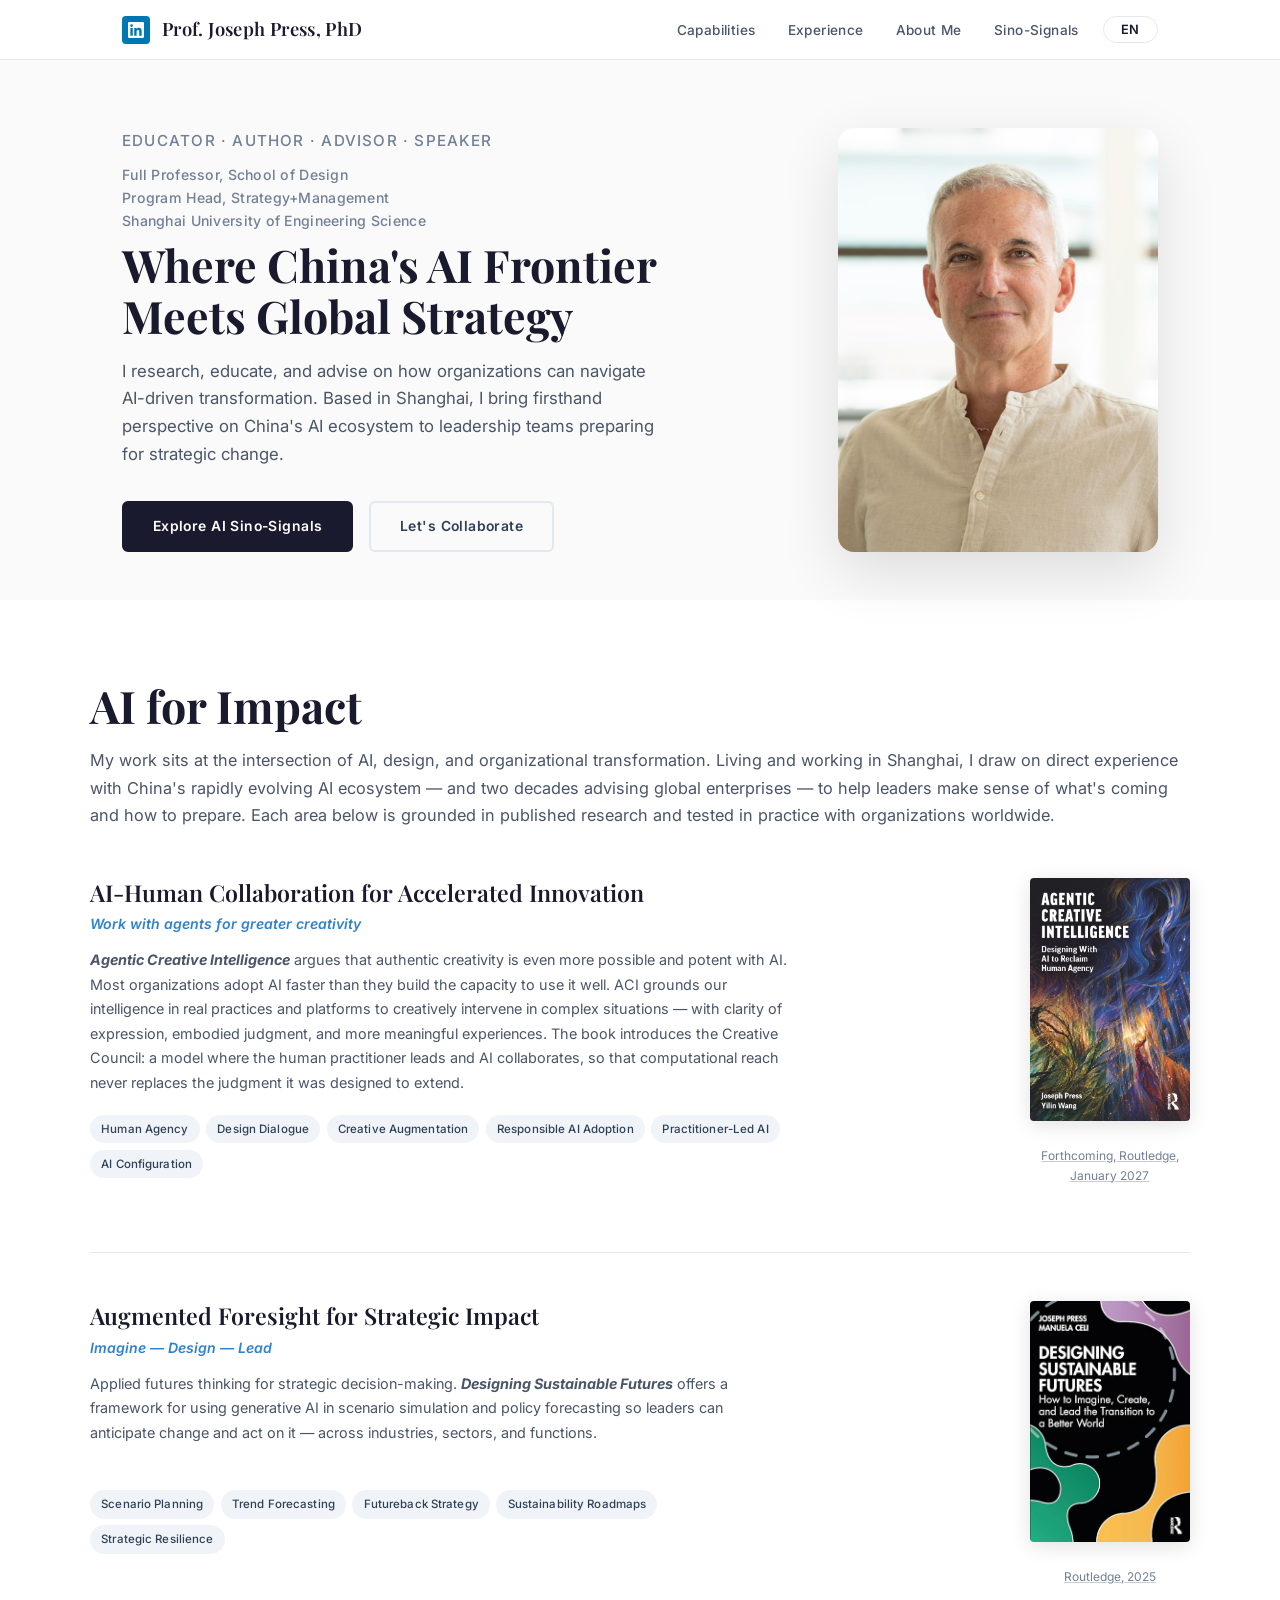
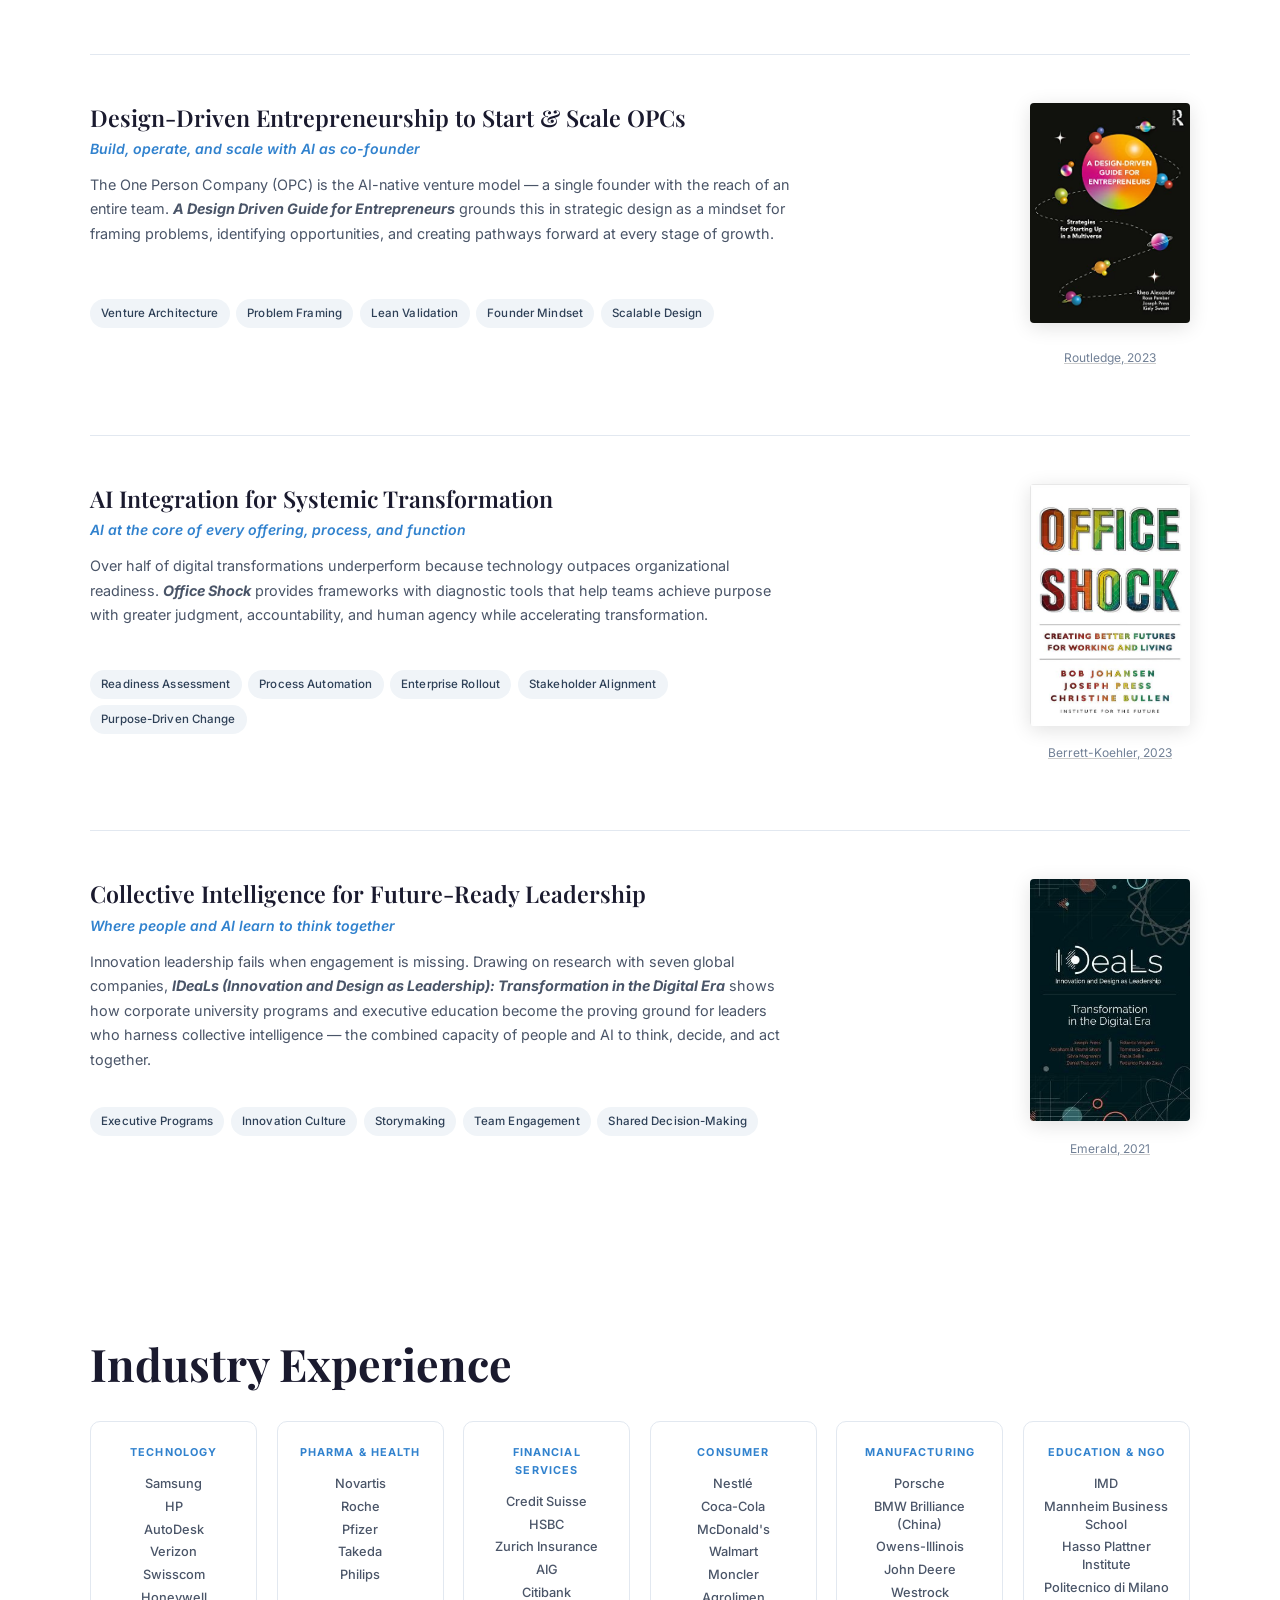
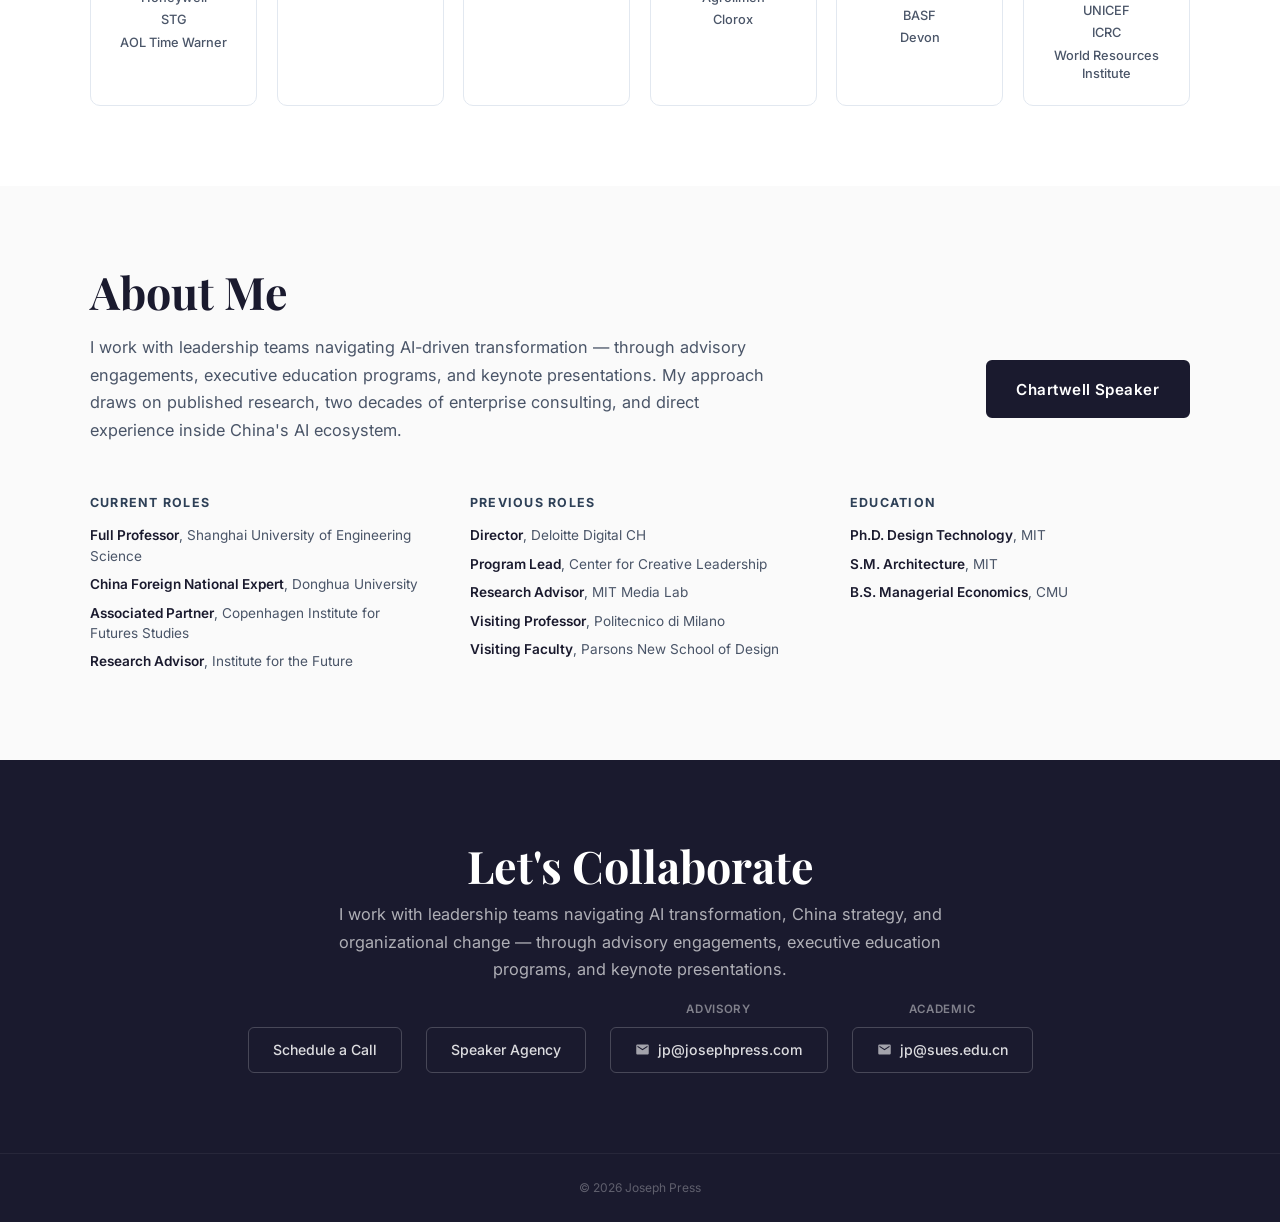
==== commit 16ef5ed8: "ljklj" ====
--- a/index.html
+++ b/index.html
@@ -584,7 +584,7 @@
             <span class="framework-tag">AI配置</span>
           </div>
         <div class="domain-right domain-cover">
-          <a href="https://www.amazon.com/Agentic-Creative-Intelligence-Designing-Reclaim/dp/1041211244/" target="_blank"><img src="cover-aci.jpg" alt="Agentic Creative Intelligence: Designing with AI to Reclaim Human Agency"></a>
+          <a href="https://www.amazon.com/Agentic-Creative-Intelligence-Designing-Reclaim/dp/1041211244/" target="_blank"><img src="cover-aci-final.jpg" alt="Agentic Creative Intelligence: Designing with AI to Reclaim Human Agency"></a>
           <p class="domain-book-meta"><a href="https://www.amazon.com/Agentic-Creative-Intelligence-Designing-Reclaim/dp/1041211244/" target="_blank">Forthcoming, Routledge, January 2027</a></p>
         </div>
       </div>
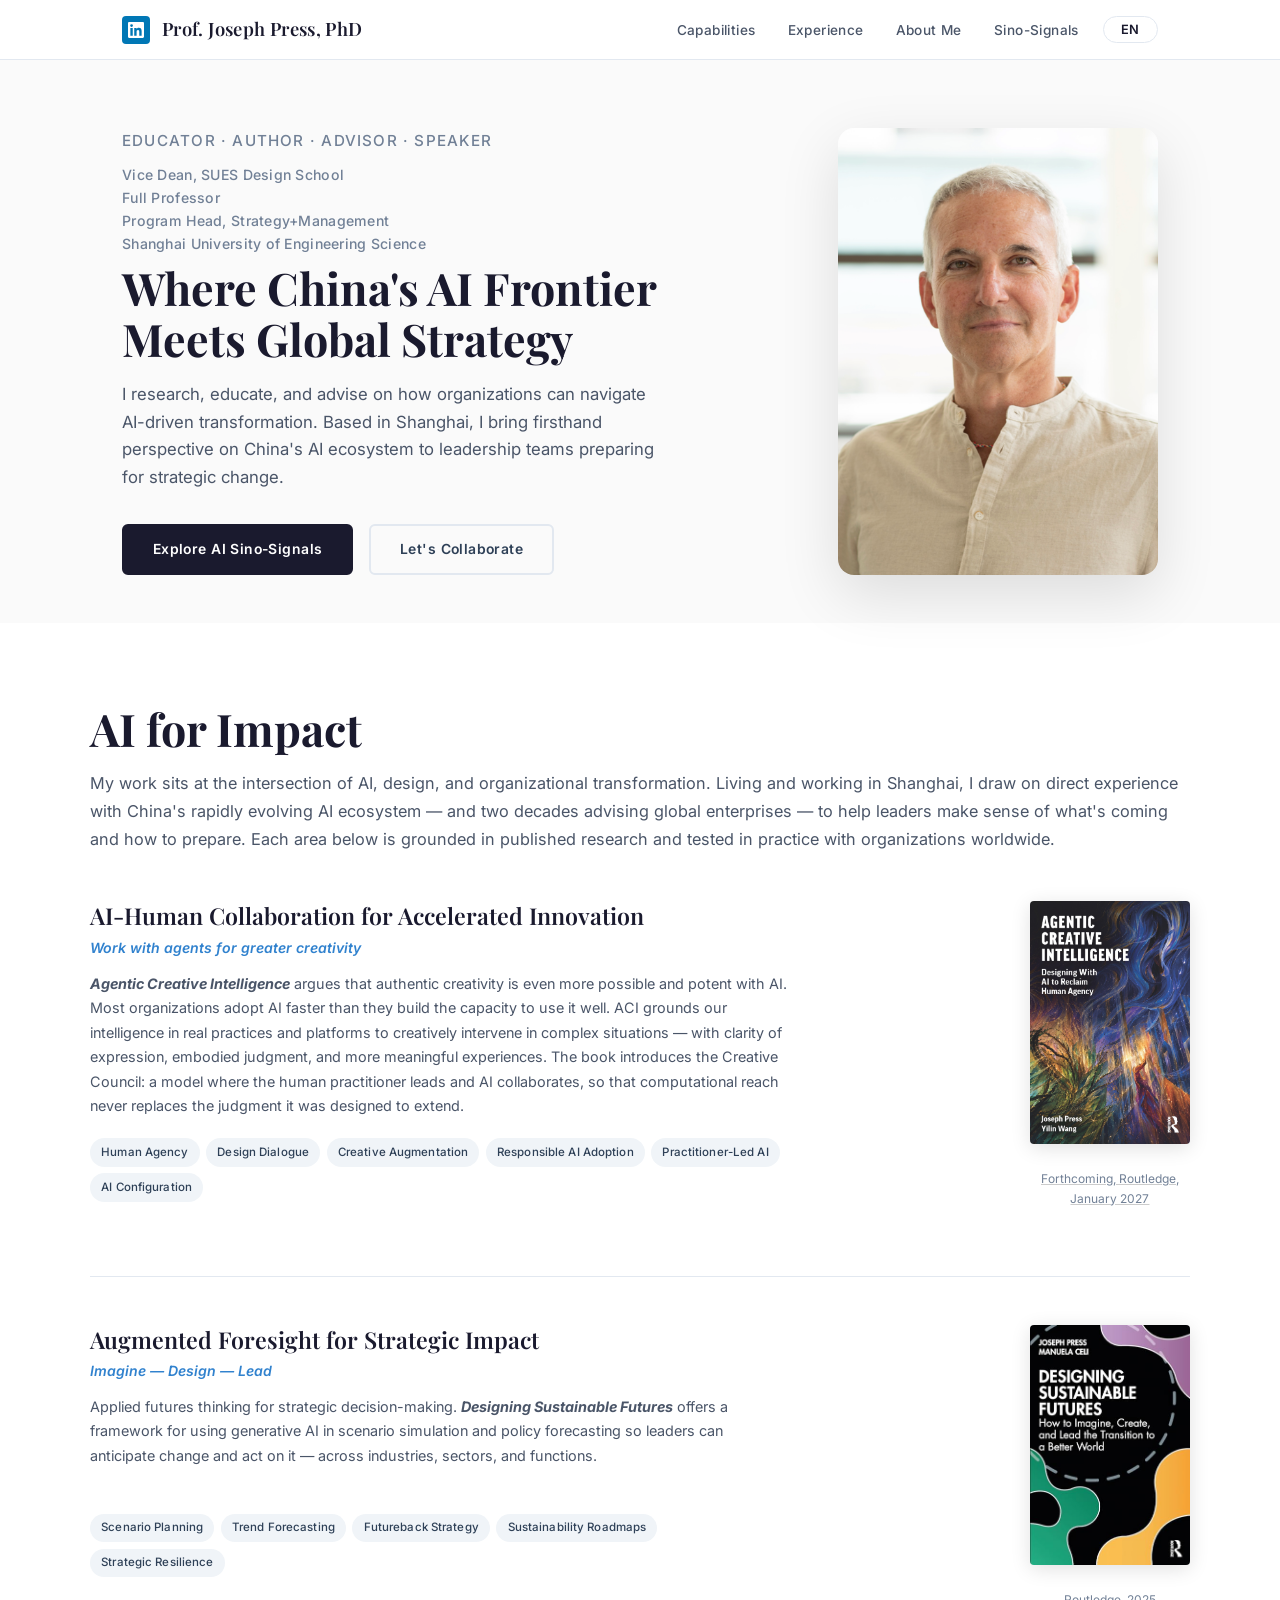
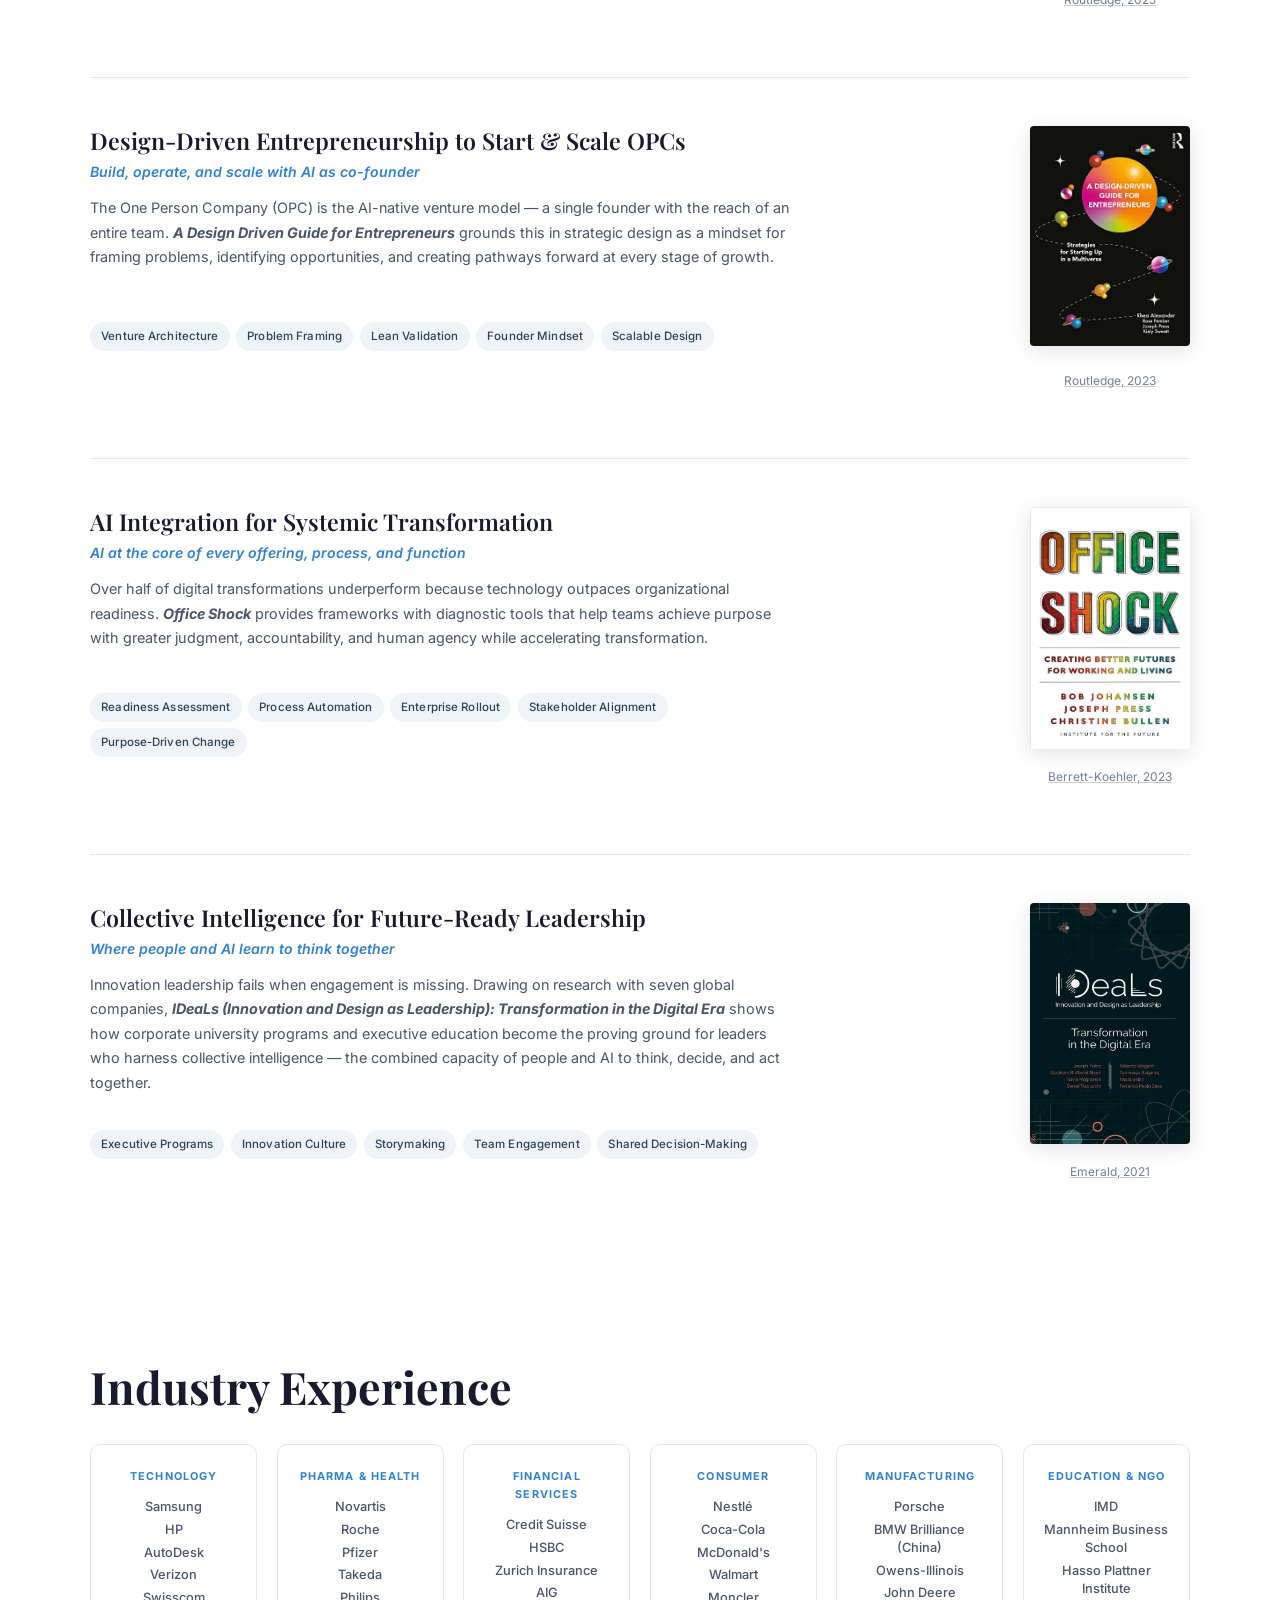
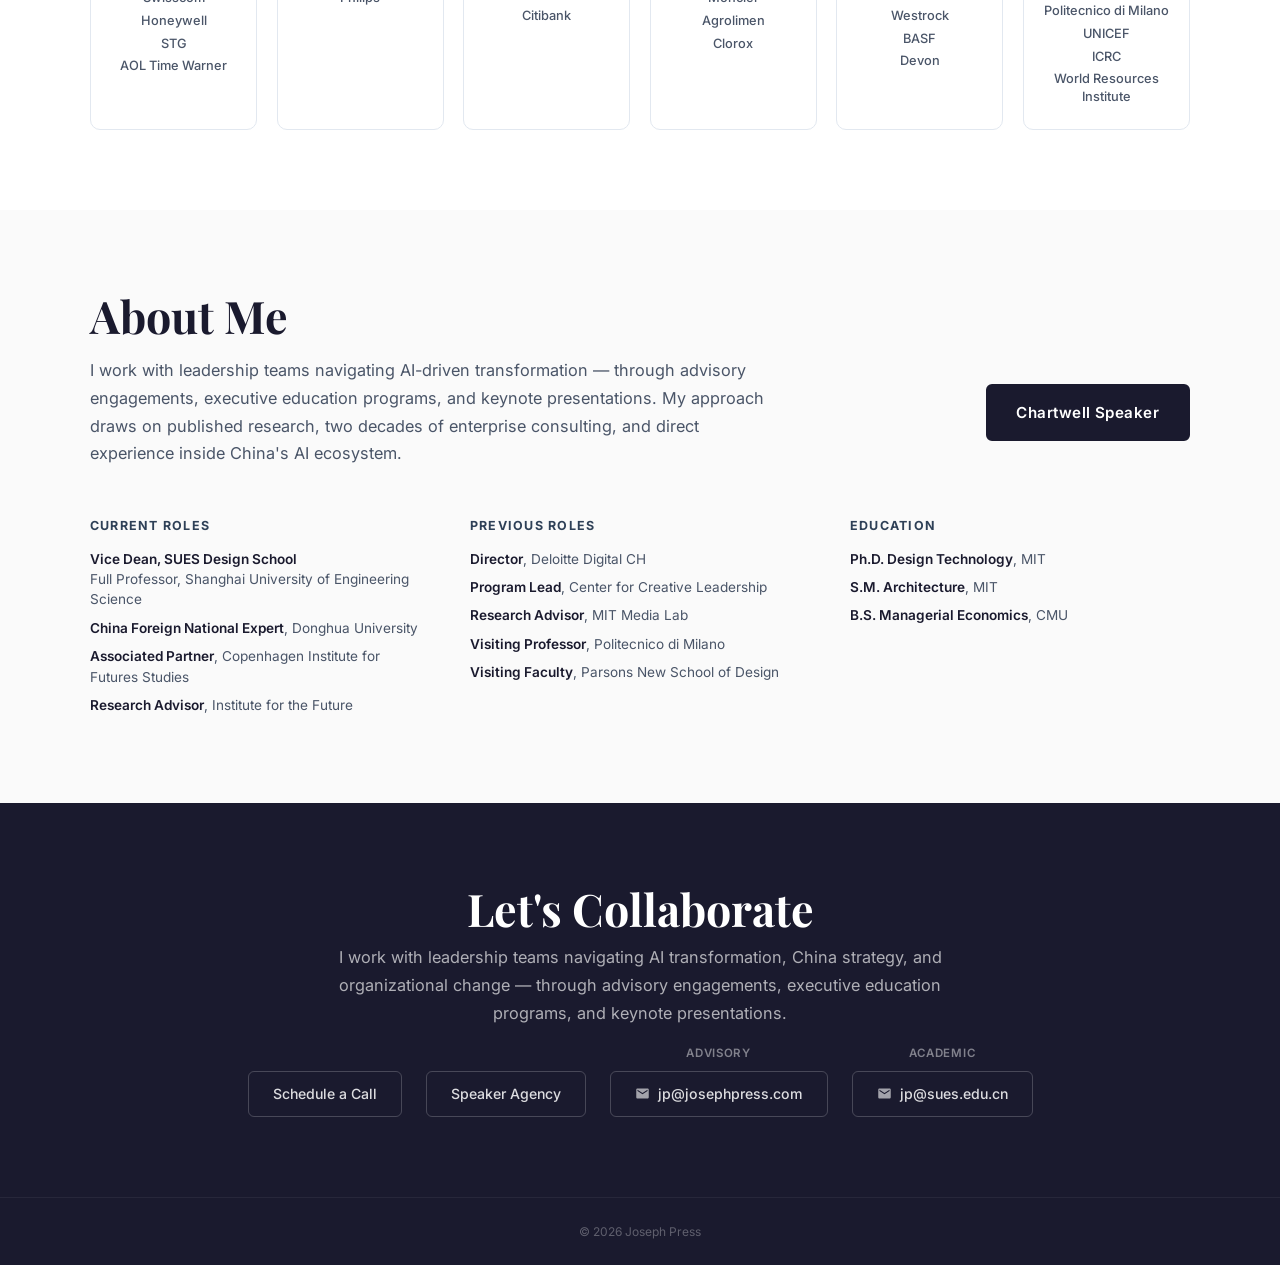
==== commit 2b819c40: "Update Joseph Press title to Vice Dean, SUES Design School in all languages" ====
--- a/index.html
+++ b/index.html
@@ -4,11 +4,11 @@
 <meta charset="UTF-8">
 <meta name="viewport" content="width=device-width, initial-scale=1.0">
 <title>Joseph Press, PhD — AI Strategy, Foresight &amp; Transformation | Shanghai &middot; Global</title>
-<meta name="description" content="Joseph Press researches, educates, and advises on AI-driven transformation. Based in Shanghai, he brings firsthand perspective on China's AI ecosystem to global leadership teams. Professor, author of five books.">
+<meta name="description" content="Joseph Press, Vice Dean, SUES Design School, researches, educates, and advises on AI-driven transformation. Based in Shanghai, he brings firsthand perspective on China's AI ecosystem to global leadership teams. Professor, author of five books.">
 
 <!-- Open Graph -->
 <meta property="og:title" content="Joseph Press — AI Strategy at the Intersection of China and the West">
-<meta property="og:description" content="Research, education, and advisory on AI-driven transformation. Based in Shanghai, bringing China's AI landscape to global leadership teams.">
+<meta property="og:description" content="Joseph Press, Vice Dean, SUES Design School. Research, education, and advisory on AI-driven transformation. Based in Shanghai, bringing China's AI landscape to global leadership teams.">
 <meta property="og:image" content="https://www.josephpress.com/photo.jpg">
 <meta property="og:url" content="https://www.josephpress.com/">
 <meta property="og:type" content="website">
@@ -511,9 +511,9 @@
   </div>
   <div class="hero-affil">
     <p class="byline" style="margin-top: -0.6rem; margin-bottom: 0.4rem;">
-      <span data-lang="en"><span class="affil-desktop">Full Professor, School of Design<br>Program Head, Strategy+Management<br>Shanghai University of Engineering Science</span><span class="affil-mobile">Full Professor<br>Program Head<br>Strategy+Management<br>School of Design<br>Shanghai University of Engineering Science</span></span>
-      <span data-lang="fr"><span class="affil-desktop">Professeur titulaire, &Eacute;cole de Design<br>Directeur de programme, Strat&eacute;gie+Management<br>Shanghai University of Engineering Science</span><span class="affil-mobile">Professeur titulaire<br>Directeur de programme<br>Strat&eacute;gie+Management<br>&Eacute;cole de Design<br>Shanghai University of Engineering Science</span></span>
-      <span data-lang="zh"><span class="affil-desktop">正教授，设计学院<br>项目负责人，战略+管理<br>上海工程技术大学</span><span class="affil-mobile">正教授<br>项目负责人<br>战略+管理<br>设计学院<br>上海工程技术大学</span></span>
+      <span data-lang="en"><span class="affil-desktop">Vice Dean, SUES Design School<br>Full Professor<br>Program Head, Strategy+Management<br>Shanghai University of Engineering Science</span><span class="affil-mobile">Vice Dean, SUES Design School<br>Full Professor<br>Program Head<br>Strategy+Management<br>School of Design<br>Shanghai University of Engineering Science</span></span>
+      <span data-lang="fr"><span class="affil-desktop">Vice-doyen, &Eacute;cole de Design de la SUES<br>Professeur titulaire<br>Directeur de programme, Strat&eacute;gie+Management<br>Shanghai University of Engineering Science</span><span class="affil-mobile">Vice-doyen, &Eacute;cole de Design de la SUES<br>Professeur titulaire<br>Directeur de programme<br>Strat&eacute;gie+Management<br>&Eacute;cole de Design<br>Shanghai University of Engineering Science</span></span>
+      <span data-lang="zh"><span class="affil-desktop">副院长，SUES设计学院<br>正教授<br>项目负责人，战略+管理<br>上海工程技术大学</span><span class="affil-mobile">副院长，SUES设计学院<br>正教授<br>项目负责人<br>战略+管理<br>设计学院<br>上海工程技术大学</span></span>
     </p>
   </div>
   <div class="hero-photo">
@@ -1004,7 +1004,7 @@
     <div class="credentials-grid" data-lang="en">
       <div class="credential-group">
         <h3>Current Roles</h3>
-        <p class="credential-item"><strong>Full Professor</strong>, Shanghai University of Engineering Science</p>
+        <p class="credential-item"><strong>Vice Dean, SUES Design School</strong><br>Full Professor, Shanghai University of Engineering Science</p>
         <p class="credential-item"><strong>China Foreign National Expert</strong>, Donghua University</p>
         <p class="credential-item"><strong>Associated Partner</strong>, Copenhagen Institute for Futures Studies</p>
         <p class="credential-item"><strong>Research Advisor</strong>, Institute for the Future</p>
@@ -1027,7 +1027,7 @@
     <div class="credentials-grid" data-lang="fr">
       <div class="credential-group">
         <h3>R&ocirc;les actuels</h3>
-        <p class="credential-item"><strong>Professeur titulaire</strong>, Shanghai University of Engineering Science</p>
+        <p class="credential-item"><strong>Vice-doyen, &Eacute;cole de Design de la SUES</strong><br>Professeur titulaire, Shanghai University of Engineering Science</p>
         <p class="credential-item"><strong>Expert national &eacute;tranger</strong>, Donghua University</p>
         <p class="credential-item"><strong>Partenaire associ&eacute;</strong>, Copenhagen Institute for Futures Studies</p>
         <p class="credential-item"><strong>Conseiller scientifique</strong>, Institute for the Future</p>
@@ -1050,7 +1050,7 @@
     <div class="credentials-grid" data-lang="zh">
       <div class="credential-group">
         <h3>现任职务</h3>
-        <p class="credential-item"><strong>正教授</strong>，上海工程技术大学</p>
+        <p class="credential-item"><strong>副院长，SUES设计学院</strong><br>正教授，上海工程技术大学</p>
         <p class="credential-item"><strong>中国外国专家</strong>，东华大学</p>
         <p class="credential-item"><strong>合作伙伴</strong>，哥本哈根未来研究所</p>
         <p class="credential-item"><strong>研究顾问</strong>，未来研究所</p>
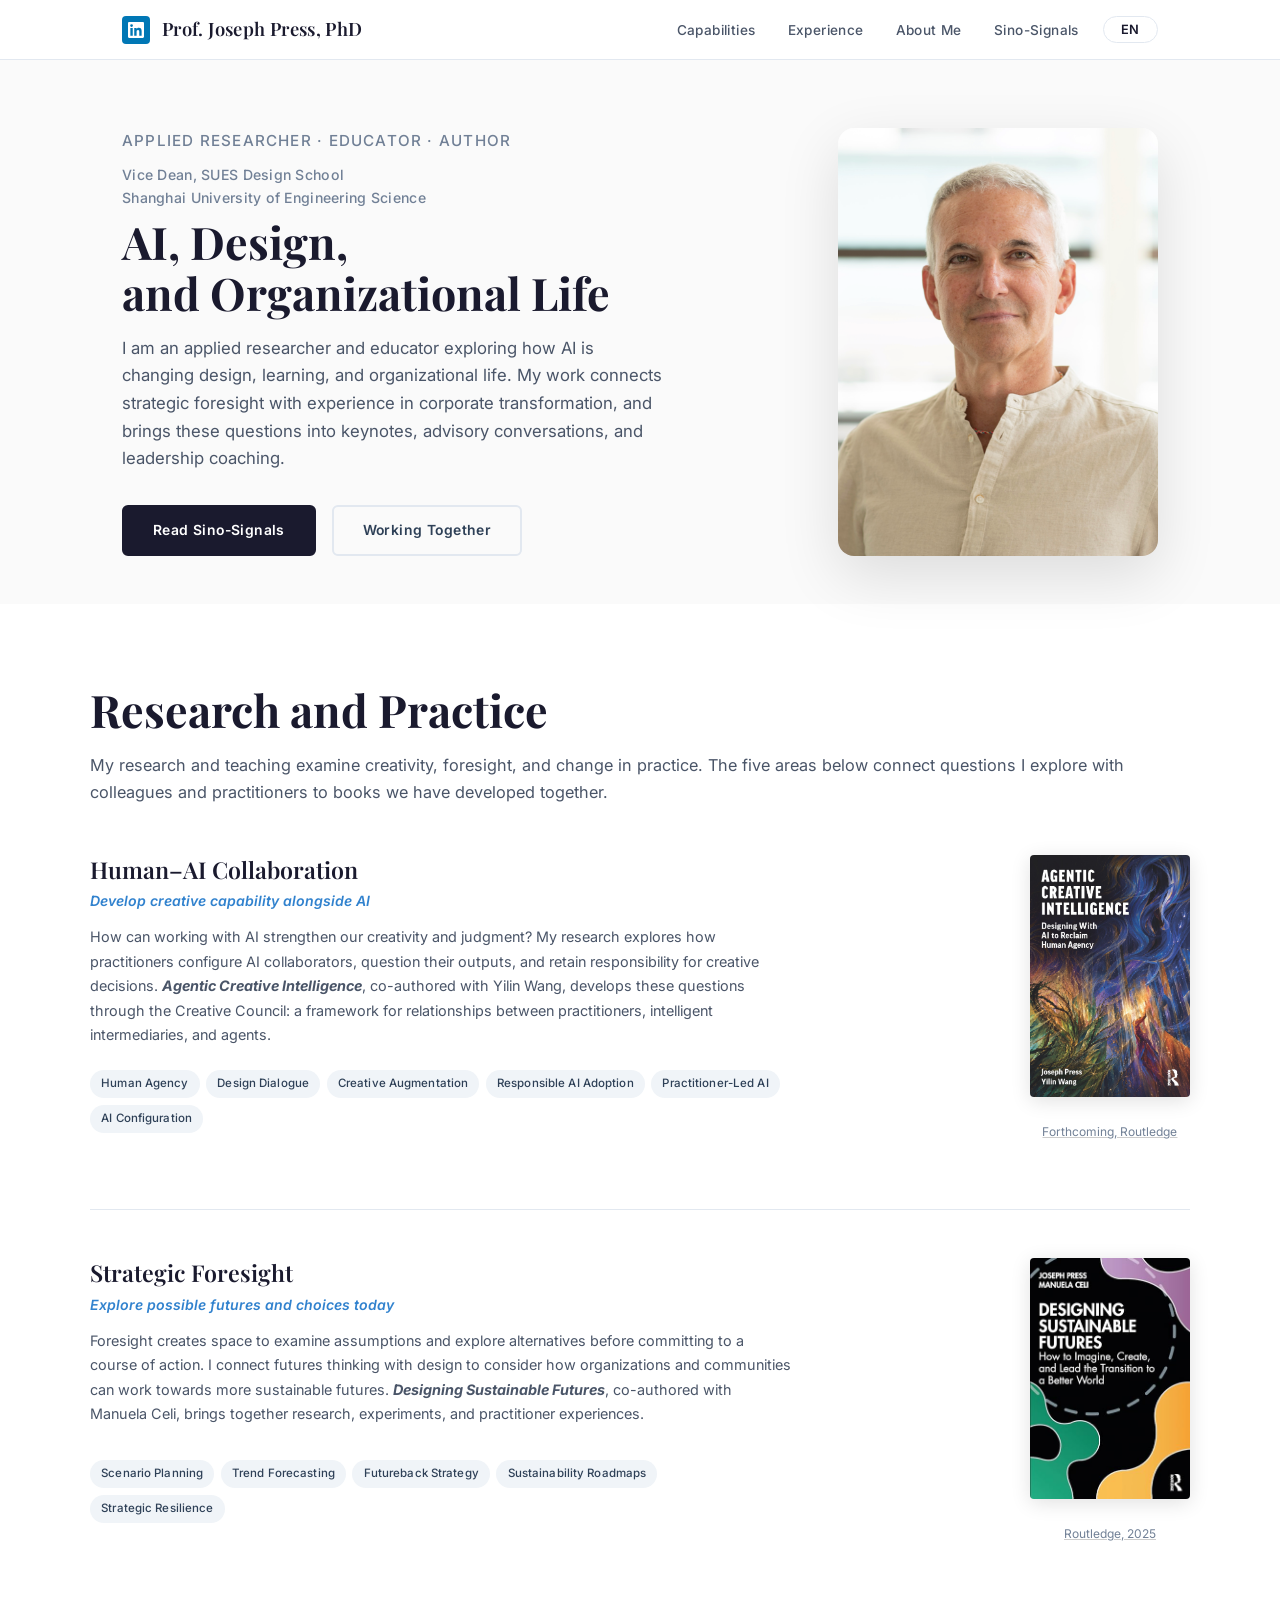
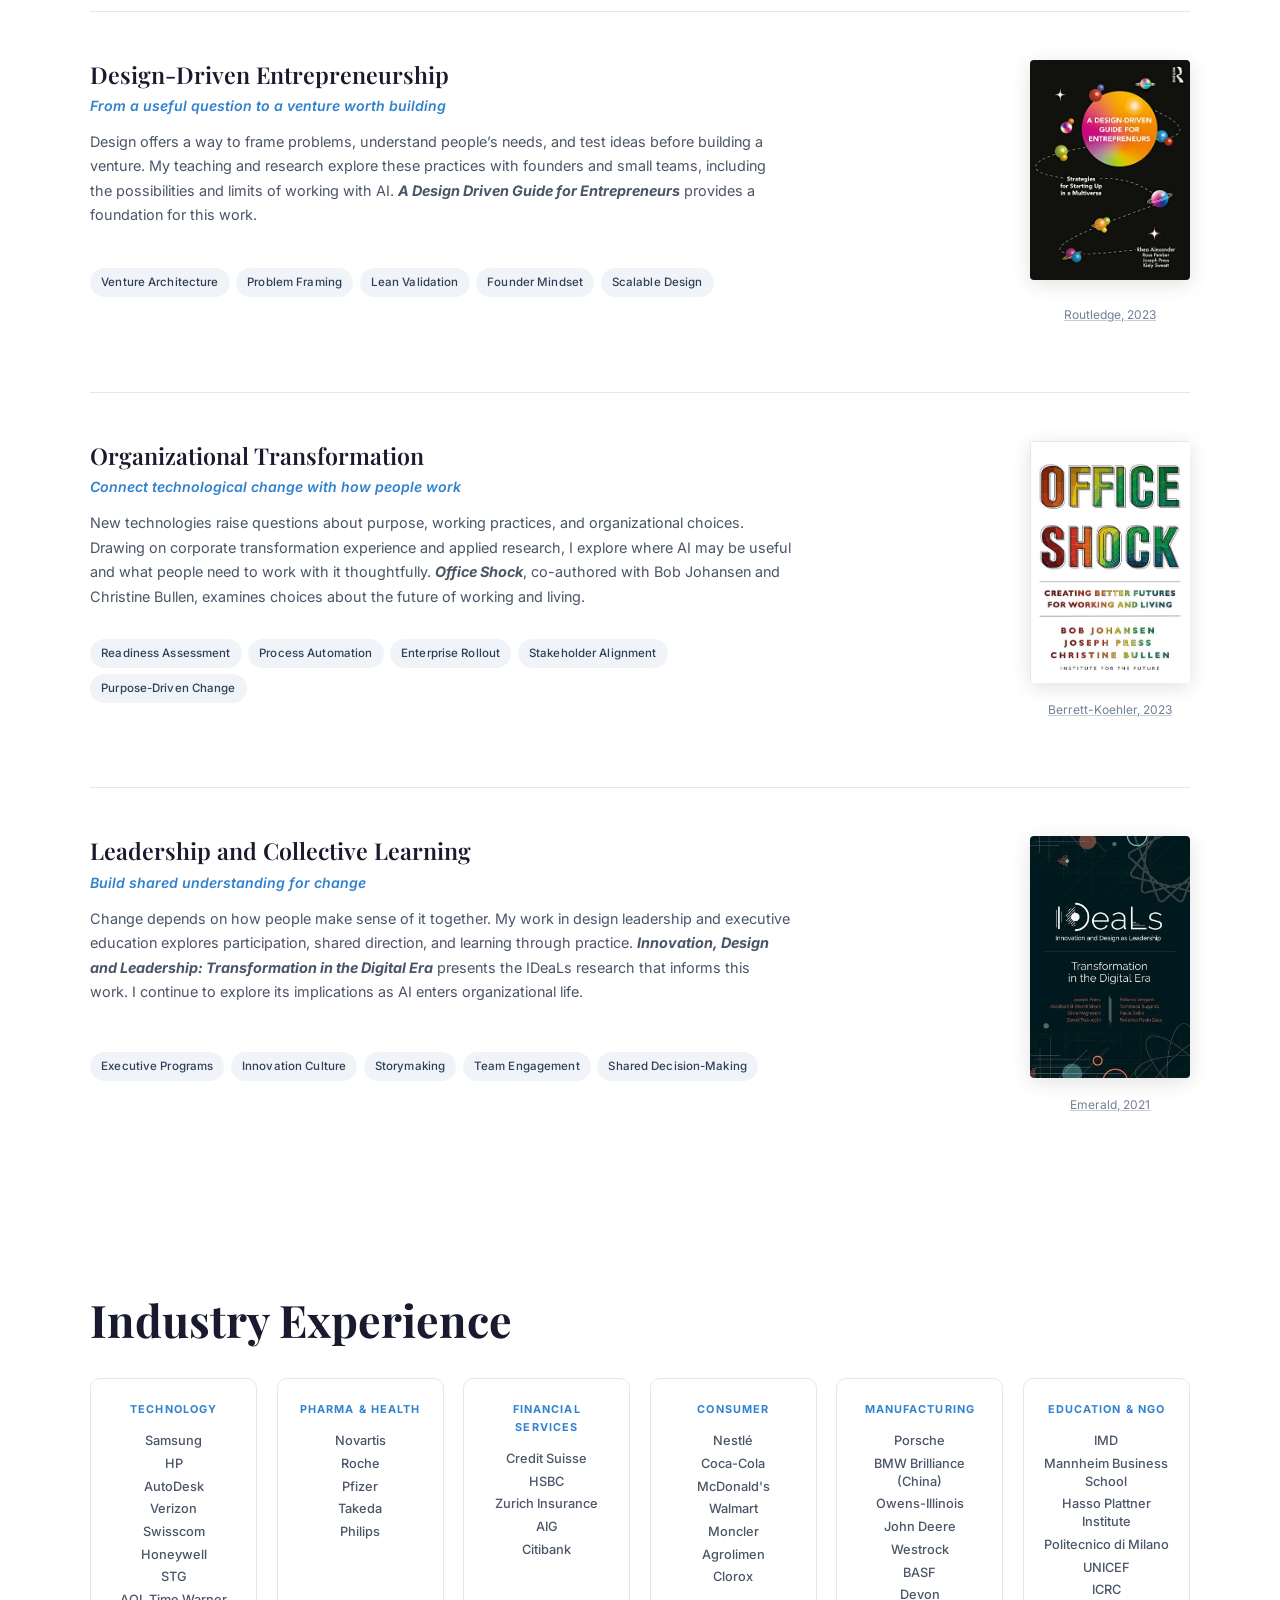
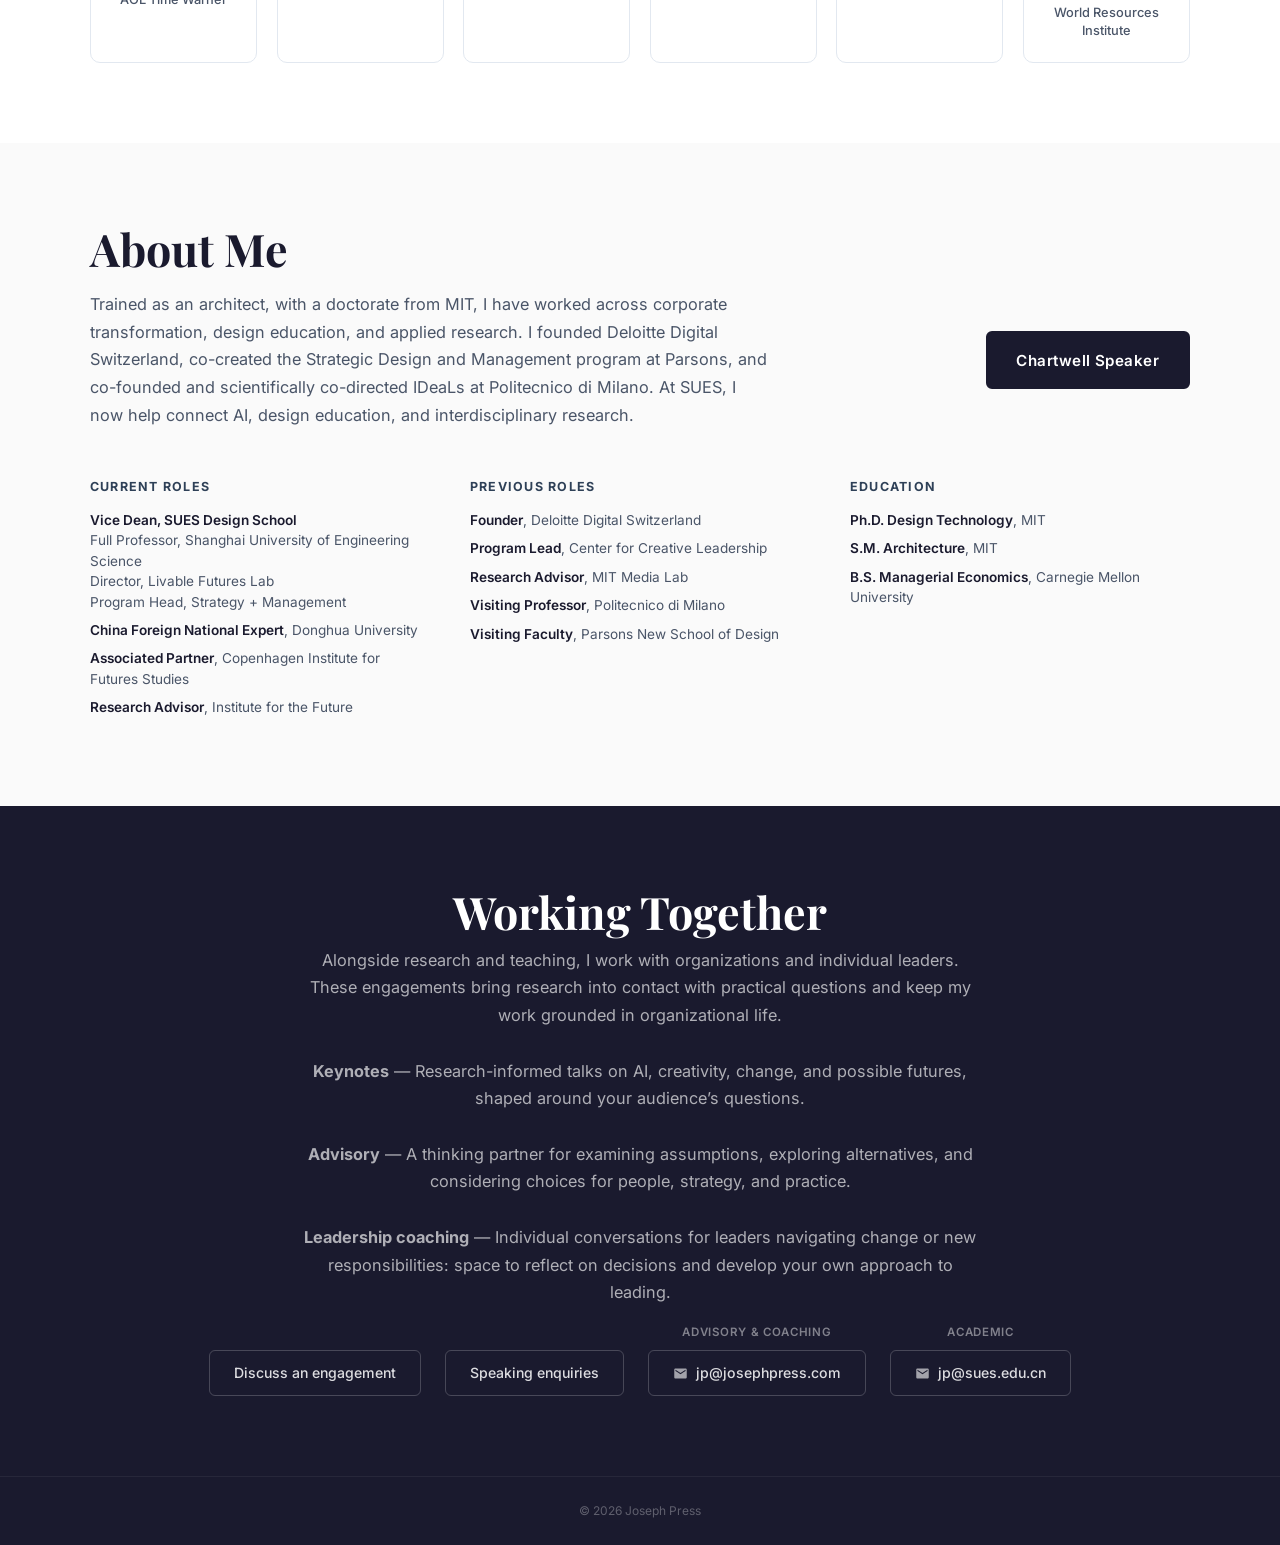
==== commit aa6545c9: "Refine research-led positioning and keynote, advisory, coaching copy" ====
--- a/index.html
+++ b/index.html
@@ -3,12 +3,12 @@
 <head>
 <meta charset="UTF-8">
 <meta name="viewport" content="width=device-width, initial-scale=1.0">
-<title>Joseph Press, PhD — AI Strategy, Foresight &amp; Transformation | Shanghai &middot; Global</title>
-<meta name="description" content="Joseph Press, Vice Dean, SUES Design School, researches, educates, and advises on AI-driven transformation. Based in Shanghai, he brings firsthand perspective on China's AI ecosystem to global leadership teams. Professor, author of five books.">
+<title>Joseph Press, PhD — Applied Research, AI &amp; Design</title>
+<meta name="description" content="Joseph Press, Vice Dean, SUES Design School. Applied research in AI, design and organizational change, with keynotes, advisory and leadership coaching.">
 
 <!-- Open Graph -->
-<meta property="og:title" content="Joseph Press — AI Strategy at the Intersection of China and the West">
-<meta property="og:description" content="Joseph Press, Vice Dean, SUES Design School. Research, education, and advisory on AI-driven transformation. Based in Shanghai, bringing China's AI landscape to global leadership teams.">
+<meta property="og:title" content="Joseph Press — Applied Research, AI &amp; Design">
+<meta property="og:description" content="Research and education grounded in corporate experience. Exploring AI, creativity and organizational life through writing, keynotes, advisory and leadership coaching.">
 <meta property="og:image" content="https://www.josephpress.com/photo.jpg">
 <meta property="og:url" content="https://www.josephpress.com/">
 <meta property="og:type" content="website">
@@ -504,60 +504,60 @@
 <header class="hero">
   <div class="hero-roles">
     <p class="byline" style="font-size: 0.95rem; text-transform: uppercase; letter-spacing: 0.08em;">
-      <span data-lang="en">Educator &middot; Author &middot; Advisor &middot; Speaker</span>
-      <span data-lang="fr">&Eacute;ducateur &middot; Auteur &middot; Conseiller &middot; Conf&eacute;rencier</span>
-      <span data-lang="zh">教育者 &middot; 作者 &middot; 顾问 &middot; 演讲者</span>
+      <span data-lang="en">Applied Researcher &middot; Educator &middot; Author</span>
+      <span data-lang="fr">Chercheur &middot; Enseignant &middot; Auteur</span>
+      <span data-lang="zh">应用研究者 &middot; 教育工作者 &middot; 作者</span>
     </p>
   </div>
   <div class="hero-affil">
     <p class="byline" style="margin-top: -0.6rem; margin-bottom: 0.4rem;">
-      <span data-lang="en"><span class="affil-desktop">Vice Dean, SUES Design School<br>Full Professor<br>Program Head, Strategy+Management<br>Shanghai University of Engineering Science</span><span class="affil-mobile">Vice Dean, SUES Design School<br>Full Professor<br>Program Head<br>Strategy+Management<br>School of Design<br>Shanghai University of Engineering Science</span></span>
-      <span data-lang="fr"><span class="affil-desktop">Vice-doyen, &Eacute;cole de Design de la SUES<br>Professeur titulaire<br>Directeur de programme, Strat&eacute;gie+Management<br>Shanghai University of Engineering Science</span><span class="affil-mobile">Vice-doyen, &Eacute;cole de Design de la SUES<br>Professeur titulaire<br>Directeur de programme<br>Strat&eacute;gie+Management<br>&Eacute;cole de Design<br>Shanghai University of Engineering Science</span></span>
-      <span data-lang="zh"><span class="affil-desktop">副院长，SUES设计学院<br>正教授<br>项目负责人，战略+管理<br>上海工程技术大学</span><span class="affil-mobile">副院长，SUES设计学院<br>正教授<br>项目负责人<br>战略+管理<br>设计学院<br>上海工程技术大学</span></span>
+      <span data-lang="en"><span class="affil-desktop">Vice Dean, SUES Design School<br>Shanghai University of Engineering Science</span><span class="affil-mobile">Vice Dean, SUES Design School<br>Shanghai University of Engineering Science</span></span>
+      <span data-lang="fr"><span class="affil-desktop">Vice-doyen, École de Design de la SUES<br>Shanghai University of Engineering Science</span><span class="affil-mobile">Vice-doyen, École de Design de la SUES<br>Shanghai University of Engineering Science</span></span>
+      <span data-lang="zh"><span class="affil-desktop">上海工程技术大学<br>设计学院副院长</span><span class="affil-mobile">上海工程技术大学<br>设计学院副院长</span></span>
     </p>
   </div>
   <div class="hero-photo">
     <img src="photo-web.png" onerror="this.onerror=null;this.src='photo.jpg';" alt="Joseph Press">
   </div>
   <div class="hero-title">
-    <h1 data-lang="en">Where China's AI Frontier<br>Meets Global Strategy</h1>
-    <h1 data-lang="fr">L&agrave; o&ugrave; la fronti&egrave;re IA de la Chine<br>rejoint la strat&eacute;gie mondiale</h1>
-    <h1 data-lang="zh" style="font-size:2.4rem">中国AI前沿<br>与全球战略的交汇</h1>
+    <h1 data-lang="en">AI, Design,<br>and Organizational Life</h1>
+    <h1 data-lang="fr">IA, design<br>et vie des organisations</h1>
+    <h1 data-lang="zh" style="font-size:2.4rem">AI、设计<br>与组织生活</h1>
   </div>
   <div class="hero-subtitle">
-    <p class="subtitle" data-lang="en">I research, educate, and advise on how organizations can navigate AI-driven transformation. Based in Shanghai, I bring firsthand perspective on China's AI ecosystem to leadership teams preparing for strategic change.</p>
-    <p class="subtitle" data-lang="fr">Je mene des recherches, enseigne et conseille sur la transformation par l'IA. Bas&eacute; &agrave; Shanghai, j'apporte une perspective directe sur l'&eacute;cosyst&egrave;me IA chinois aux &eacute;quipes dirigeantes qui pr&eacute;parent le changement strat&eacute;gique.</p>
-    <p class="subtitle" data-lang="zh">我研究、教育并为组织如何驾驭AI驱动的转型提供咨询。身在上海，我将中国AI生态系统的第一手视角带给准备战略变革的领导团队。</p>
+    <p class="subtitle" data-lang="en">I am an applied researcher and educator exploring how AI is changing design, learning, and organizational life. My work connects strategic foresight with experience in corporate transformation, and brings these questions into keynotes, advisory conversations, and leadership coaching.</p>
+    <p class="subtitle" data-lang="fr">Je suis chercheur et enseignant en recherche appliquée. J’explore comment l’IA transforme le design, l’apprentissage et la vie des organisations. Mon travail associe prospective et expérience de la transformation en entreprise, à travers des conférences, des missions de conseil et du coaching de dirigeants.</p>
+    <p class="subtitle" data-lang="zh">我是一名应用研究者和教育工作者，关注AI如何改变设计、学习与组织生活。我将战略前瞻与企业转型经验相结合，通过主题演讲、战略咨询和领导力教练，与实践者共同探讨这些问题。</p>
   </div>
   <div class="hero-ctas">
-    <a href="/sino-signals/" class="btn btn-primary"><span data-lang="en">Explore AI Sino-Signals</span><span data-lang="fr">Explorer AI Sino-Signals</span><span data-lang="zh">探索 AI 中国信号</span></a>
-    <a href="#contact" class="btn btn-outline"><span data-lang="en">Let's Collaborate</span><span data-lang="fr">Collaborons</span><span data-lang="zh">让我们合作</span></a>
+    <a href="/sino-signals/" class="btn btn-primary"><span data-lang="en">Read Sino-Signals</span><span data-lang="fr">Lire Sino-Signals</span><span data-lang="zh">阅读中国信号</span></a>
+    <a href="#contact" class="btn btn-outline"><span data-lang="en">Working Together</span><span data-lang="fr">Travaillons ensemble</span><span data-lang="zh">合作交流</span></a>
   </div>
 </header>
 
 <!-- FIVE CAPABILITIES -->
 <section class="domains-section" id="expertise">
   <div class="container">
-    <h2 class="section-title hero-size" data-lang="en">AI for Impact</h2>
+    <h2 class="section-title hero-size" data-lang="en">Research and Practice</h2>
     <h2 class="section-title hero-size" data-lang="fr">Recherche et pratique</h2>
     <h2 class="section-title hero-size" data-lang="zh">研究与实践</h2>
-    <p class="section-intro" data-lang="en">My work sits at the intersection of AI, design, and organizational transformation. Living and working in Shanghai, I draw on direct experience with China's rapidly evolving AI ecosystem &mdash; and two decades advising global enterprises &mdash; to help leaders make sense of what's coming and how to prepare. Each area below is grounded in published research and tested in practice with organizations worldwide.</p>
-    <p class="section-intro" data-lang="fr">Mon travail se situe &agrave; l'intersection de l'IA, du design et de la transformation organisationnelle. Vivant et travaillant &agrave; Shanghai, je m'appuie sur une exp&eacute;rience directe de l'&eacute;cosyst&egrave;me IA chinois en rapide &eacute;volution &mdash; et deux d&eacute;cennies de conseil aux entreprises mondiales &mdash; pour aider les dirigeants &agrave; comprendre ce qui arrive et comment s'y pr&eacute;parer. Chaque domaine ci-dessous est fond&eacute; sur des recherches publi&eacute;es et test&eacute; en pratique avec des organisations du monde entier.</p>
-    <p class="section-intro" data-lang="zh">我的工作位于AI、设计和组织转型的交汇处。在上海工作和生活，我依靠对中国快速演变的AI生态系统的直接经验——以及二十年为全球企业提供咨询的经历——帮助领导者理解即将发生的变化以及如何做好准备。以下每个领域都基于已发表的研究，并在全球组织的实践中得到验证。</p>
+    <p class="section-intro" data-lang="en">My research and teaching examine creativity, foresight, and change in practice. The five areas below connect questions I explore with colleagues and practitioners to books we have developed together.</p>
+    <p class="section-intro" data-lang="fr">Mes recherches et mon enseignement portent sur la créativité, la prospective et le changement dans la pratique. Ces cinq domaines relient les questions explorées avec des collègues et des praticiens aux ouvrages que nous avons élaborés ensemble.</p>
+    <p class="section-intro" data-lang="zh">我的研究与教学关注实践中的创造力、前瞻与变革。以下五个领域，将我与同事、实践者共同探讨的问题，与我们合作完成的著作联系起来。</p>
 
     <!-- 1. AI-Human Collaboration (ACI) -->
     <div class="domain">
       <div class="domain-header">
         <div class="domain-head-text">
-          <h3 class="domain-title" data-lang="en">AI-Human Collaboration for Accelerated Innovation</h3>
-          <h3 class="domain-title" data-lang="fr">Collaboration humain-IA pour une innovation acc&eacute;l&eacute;r&eacute;e</h3>
-          <h3 class="domain-title" data-lang="zh">人机协作加速创新</h3>
-          <p class="domain-subtitle" data-lang="en">Work with agents for greater creativity</p>
-          <p class="domain-subtitle" data-lang="fr">Collaborer avec les agents pour plus de cr&eacute;ativit&eacute;</p>
-          <p class="domain-subtitle" data-lang="zh">与智能体合作实现更大创意</p>
-          <p class="domain-text" data-lang="en"><strong><em>Agentic Creative Intelligence</em></strong> argues that authentic creativity is even more possible and potent with AI. Most organizations adopt AI faster than they build the capacity to use it well. ACI grounds our intelligence in real practices and platforms to creatively intervene in complex situations &mdash; with clarity of expression, embodied judgment, and more meaningful experiences. The book introduces the Creative Council: a model where the human practitioner leads and AI collaborates, so that computational reach never replaces the judgment it was designed to extend.</p>
-          <p class="domain-text" data-lang="fr"><strong><em>Agentic Creative Intelligence</em></strong> soutient que la cr&eacute;ativit&eacute; authentique est encore plus possible et puissante avec l'IA. La plupart des organisations adoptent l'IA plus vite qu'elles ne d&eacute;veloppent la capacit&eacute; de bien l'utiliser. ACI ancre notre intelligence dans des pratiques et plateformes r&eacute;elles pour intervenir de mani&egrave;re cr&eacute;ative dans des situations complexes &mdash; avec clart&eacute; d'expression, jugement incarn&eacute; et exp&eacute;riences plus significatives. Le livre introduit le Creative Council : un mod&egrave;le o&ugrave; le praticien humain dirige et l'IA collabore, pour que la port&eacute;e computationnelle ne remplace jamais le jugement qu'elle est con&ccedil;ue pour &eacute;tendre.</p>
-          <p class="domain-text" data-lang="zh"><strong><em>Agentic Creative Intelligence</em></strong>认为真实的创意与AI合作会更加可能和强大。大多数组织采用AI的速度快于建立良好使用AI的能力。ACI将我们的智能扎根于真实的实践和平台中，以创意的方式干预复杂情况——具有表达的清晰性、体现的判断力和更有意义的体验。该书介绍了创意委员会模式：人类从业者领导，AI协作，这样计算能力永远不会替代它被设计来扩展的判断。</p>
+          <h3 class="domain-title" data-lang="en">Human–AI Collaboration</h3>
+          <h3 class="domain-title" data-lang="fr">Collaboration humain–IA</h3>
+          <h3 class="domain-title" data-lang="zh">人机协作</h3>
+          <p class="domain-subtitle" data-lang="en">Develop creative capability alongside AI</p>
+          <p class="domain-subtitle" data-lang="fr">Développer ses capacités créatives avec l’IA</p>
+          <p class="domain-subtitle" data-lang="zh">与AI协作，发展人的创造能力</p>
+          <p class="domain-text" data-lang="en">How can working with AI strengthen our creativity and judgment? My research explores how practitioners configure AI collaborators, question their outputs, and retain responsibility for creative decisions. <strong><em>Agentic Creative Intelligence</em></strong>, co-authored with Yilin Wang, develops these questions through the Creative Council: a framework for relationships between practitioners, intelligent intermediaries, and agents.</p>
+          <p class="domain-text" data-lang="fr">Comment le travail avec l’IA peut-il développer notre créativité et notre jugement ? Mes recherches portent sur la manière de configurer des collaborateurs IA, de questionner leurs propositions et d’assumer les décisions créatives. <strong><em>Agentic Creative Intelligence</em></strong>, coécrit avec Yilin Wang, explore ces questions à travers le Creative Council, un cadre reliant praticiens, intermédiaires intelligents et agents.</p>
+          <p class="domain-text" data-lang="zh">与AI合作，如何促进人的创造力与判断力？我的研究关注实践者如何配置AI协作者、审视其输出，并对创意决策负责。我与Yilin Wang合著的<strong><em>Agentic Creative Intelligence</em></strong>通过“创意委员会”框架，探讨实践者、智能中介与智能体之间的关系。</p>
         </div>
           <div class="domain-frameworks" data-lang="en">
             <span class="framework-tag">Human Agency</span>
@@ -576,7 +576,7 @@
             <span class="framework-tag">Configuration IA</span>
           </div>
           <div class="domain-frameworks" data-lang="zh">
-            <span class="framework-tag">人类代理</span>
+            <span class="framework-tag">人的能动性</span>
             <span class="framework-tag">设计对话</span>
             <span class="framework-tag">创意增强</span>
             <span class="framework-tag">负责任AI采纳</span>
@@ -585,7 +585,7 @@
           </div>
         <div class="domain-right domain-cover">
           <a href="https://www.amazon.com/Agentic-Creative-Intelligence-Designing-Reclaim/dp/1041211244/" target="_blank"><img src="cover-aci-final.jpg" alt="Agentic Creative Intelligence: Designing with AI to Reclaim Human Agency"></a>
-          <p class="domain-book-meta"><a href="https://www.amazon.com/Agentic-Creative-Intelligence-Designing-Reclaim/dp/1041211244/" target="_blank">Forthcoming, Routledge, January 2027</a></p>
+          <p class="domain-book-meta"><a href="https://www.amazon.com/Agentic-Creative-Intelligence-Designing-Reclaim/dp/1041211244/" target="_blank">Forthcoming, Routledge</a></p>
         </div>
       </div>
     </div>
@@ -594,15 +594,15 @@
     <div class="domain">
       <div class="domain-header">
         <div class="domain-head-text">
-          <h3 class="domain-title" data-lang="en">Augmented Foresight for Strategic Impact</h3>
-          <h3 class="domain-title" data-lang="fr">Prospective augment&eacute;e pour un impact strat&eacute;gique</h3>
-          <h3 class="domain-title" data-lang="zh">增强预见战略影响</h3>
-          <p class="domain-subtitle" data-lang="en">Imagine &mdash; Design &mdash; Lead</p>
-          <p class="domain-subtitle" data-lang="fr">Imaginer &mdash; Concevoir &mdash; Diriger</p>
-          <p class="domain-subtitle" data-lang="zh">想象 — 设计 — 领导</p>
-          <p class="domain-text" data-lang="en">Applied futures thinking for strategic decision-making. <strong><em>Designing Sustainable Futures</em></strong> offers a framework for using generative AI in scenario simulation and policy forecasting so leaders can anticipate change and act on it &mdash; across industries, sectors, and functions.</p>
-          <p class="domain-text" data-lang="fr">La pens&eacute;e prospective appliqu&eacute;e &agrave; la prise de d&eacute;cision strat&eacute;gique. <strong><em>Designing Sustainable Futures</em></strong> propose un cadre pour utiliser l'IA g&eacute;n&eacute;rative dans la simulation de sc&eacute;narios et la pr&eacute;vision de politiques, afin que les dirigeants puissent anticiper le changement et agir &mdash; tous secteurs, industries et fonctions confondus.</p>
-          <p class="domain-text" data-lang="zh">应用未来思维进行战略决策。<strong><em>Designing Sustainable Futures</em></strong>提供了一个框架，用于在情景模拟和政策预测中使用生成式AI，使领导者能够预期变化并采取行动——跨行业、部门和职能。</p>
+          <h3 class="domain-title" data-lang="en">Strategic Foresight</h3>
+          <h3 class="domain-title" data-lang="fr">Prospective stratégique</h3>
+          <h3 class="domain-title" data-lang="zh">战略前瞻</h3>
+          <p class="domain-subtitle" data-lang="en">Explore possible futures and choices today</p>
+          <p class="domain-subtitle" data-lang="fr">Explorer les futurs possibles et les choix présents</p>
+          <p class="domain-subtitle" data-lang="zh">探索可能的未来，思考当下的选择</p>
+          <p class="domain-text" data-lang="en">Foresight creates space to examine assumptions and explore alternatives before committing to a course of action. I connect futures thinking with design to consider how organizations and communities can work towards more sustainable futures. <strong><em>Designing Sustainable Futures</em></strong>, co-authored with Manuela Celi, brings together research, experiments, and practitioner experiences.</p>
+          <p class="domain-text" data-lang="fr">La prospective permet d’examiner les hypothèses et d’explorer des alternatives avant de choisir une direction. J’associe prospective et design pour étudier comment organisations et communautés peuvent contribuer à des futurs plus durables. <strong><em>Designing Sustainable Futures</em></strong>, coécrit avec Manuela Celi, réunit recherches, expérimentations et expériences de praticiens.</p>
+          <p class="domain-text" data-lang="zh">前瞻研究为审视假设、探索不同可能性提供空间，帮助我们在行动前思考选择。我将未来思维与设计相结合，研究组织和社区如何走向更可持续的未来。与Manuela Celi合著的<strong><em>Designing Sustainable Futures</em></strong>汇集了研究、实验与实践者的经验。</p>
         </div>
           <div class="domain-frameworks" data-lang="en">
             <span class="framework-tag">Scenario Planning</span>
@@ -614,7 +614,7 @@
           <div class="domain-frameworks" data-lang="fr">
             <span class="framework-tag">Planification de sc&eacute;narios</span>
             <span class="framework-tag">Pr&eacute;vision des tendances</span>
-            <span class="framework-tag">Strat&eacute;gie r&eacute;trospective</span>
+            <span class="framework-tag">Stratégie depuis un futur souhaité</span>
             <span class="framework-tag">Feuilles de route durables</span>
             <span class="framework-tag">R&eacute;silience strat&eacute;gique</span>
           </div>
@@ -636,15 +636,15 @@
     <div class="domain">
       <div class="domain-header">
         <div class="domain-head-text">
-          <h3 class="domain-title" data-lang="en">Design-Driven Entrepreneurship to Start &amp; Scale OPCs</h3>
-          <h3 class="domain-title" data-lang="fr">Entrepreneuriat par le design pour cr&eacute;er et d&eacute;velopper des OPC</h3>
-          <h3 class="domain-title" data-lang="zh">设计驱动创业初创与扩展</h3>
-          <p class="domain-subtitle" data-lang="en">Build, operate, and scale with AI as co-founder</p>
-          <p class="domain-subtitle" data-lang="fr">Cr&eacute;er, op&eacute;rer et d&eacute;velopper avec l'IA comme co-fondateur</p>
-          <p class="domain-subtitle" data-lang="zh">与AI合伙人一起建立、运营和扩展</p>
-          <p class="domain-text" data-lang="en">The One Person Company (OPC) is the AI-native venture model &mdash; a single founder with the reach of an entire team. <strong><em>A Design Driven Guide for Entrepreneurs</em></strong> grounds this in strategic design as a mindset for framing problems, identifying opportunities, and creating pathways forward at every stage of growth.</p>
-          <p class="domain-text" data-lang="fr">La One Person Company (OPC) est le mod&egrave;le d'entreprise natif IA &mdash; un fondateur unique avec la port&eacute;e d'une &eacute;quipe enti&egrave;re. <strong><em>A Design Driven Guide for Entrepreneurs</em></strong> ancre cette approche dans le design strat&eacute;gique comme &eacute;tat d'esprit pour cadrer les probl&egrave;mes, identifier les opportunit&eacute;s et cr&eacute;er des voies de croissance &agrave; chaque &eacute;tape.</p>
-          <p class="domain-text" data-lang="zh">一人公司(OPC)是AI原生创业模式——一个创始人拥有整个团队的触及范围。<strong><em>A Design Driven Guide for Entrepreneurs</em></strong>以战略设计为基础，作为框架问题、识别机会和在每个增长阶段创建前进路径的思维方式。</p>
+          <h3 class="domain-title" data-lang="en">Design-Driven Entrepreneurship</h3>
+          <h3 class="domain-title" data-lang="fr">Entrepreneuriat par le design</h3>
+          <h3 class="domain-title" data-lang="zh">设计驱动的创业</h3>
+          <p class="domain-subtitle" data-lang="en">From a useful question to a venture worth building</p>
+          <p class="domain-subtitle" data-lang="fr">D’une question pertinente à un projet entrepreneurial</p>
+          <p class="domain-subtitle" data-lang="zh">从有价值的问题出发，探索创业方向</p>
+          <p class="domain-text" data-lang="en">Design offers a way to frame problems, understand people’s needs, and test ideas before building a venture. My teaching and research explore these practices with founders and small teams, including the possibilities and limits of working with AI. <strong><em>A Design Driven Guide for Entrepreneurs</em></strong> provides a foundation for this work.</p>
+          <p class="domain-text" data-lang="fr">Le design aide à formuler les problèmes, comprendre les besoins et expérimenter avant de créer une entreprise. Mon enseignement et mes recherches explorent ces pratiques avec des entrepreneurs et de petites équipes, y compris les possibilités et les limites de l’IA. <strong><em>A Design Driven Guide for Entrepreneurs</em></strong> constitue l’un des fondements de ce travail.</p>
+          <p class="domain-text" data-lang="zh">设计帮助创业者界定问题、理解需求，并在投入建设前检验想法。我的教学与研究和创业者、小型团队一起探索这些实践，包括使用AI的可能性与局限。<strong><em>A Design Driven Guide for Entrepreneurs</em></strong>为这项工作提供了基础。</p>
         </div>
           <div class="domain-frameworks" data-lang="en">
             <span class="framework-tag">Venture Architecture</span>
@@ -654,7 +654,7 @@
             <span class="framework-tag">Scalable Design</span>
           </div>
           <div class="domain-frameworks" data-lang="fr">
-            <span class="framework-tag">Architecture de venture</span>
+            <span class="framework-tag">Conception de projets entrepreneuriaux</span>
             <span class="framework-tag">Cadrage de probl&egrave;mes</span>
             <span class="framework-tag">Validation lean</span>
             <span class="framework-tag">Mentalit&eacute; fondateur</span>
@@ -678,15 +678,15 @@
     <div class="domain">
       <div class="domain-header">
         <div class="domain-head-text">
-          <h3 class="domain-title" data-lang="en">AI Integration for Systemic Transformation</h3>
-          <h3 class="domain-title" data-lang="fr">Int&eacute;gration de l'IA pour une transformation syst&eacute;mique</h3>
-          <h3 class="domain-title" data-lang="zh">AI整合系统性转型</h3>
-          <p class="domain-subtitle" data-lang="en">AI at the core of every offering, process, and function</p>
-          <p class="domain-subtitle" data-lang="fr">L'IA au c&oelig;ur de chaque offre, processus et fonction</p>
-          <p class="domain-subtitle" data-lang="zh">AI融入每项业务、流程和职能的核心</p>
-          <p class="domain-text" data-lang="en">Over half of digital transformations underperform because technology outpaces organizational readiness. <strong><em>Office Shock</em></strong> provides frameworks with diagnostic tools that help teams achieve purpose with greater judgment, accountability, and human agency while accelerating transformation.</p>
-          <p class="domain-text" data-lang="fr">Plus de la moiti&eacute; des transformations num&eacute;riques sous-performent parce que la technologie d&eacute;passe la pr&eacute;paration organisationnelle. <strong><em>Office Shock</em></strong> fournit des cadres avec des outils diagnostiques qui aident les &eacute;quipes &agrave; atteindre leurs objectifs avec plus de discernement, de responsabilit&eacute; et d'agentivit&eacute; humaine tout en acc&eacute;l&eacute;rant la transformation.</p>
-          <p class="domain-text" data-lang="zh">超过一半的数字化转型表现不佳，因为技术超过了组织的就绪程度。<strong><em>Office Shock</em></strong>提供了诊断工具框架，帮助团队在加速转型的同时以更大的判断力、责任感和人类代理来实现目标。</p>
+          <h3 class="domain-title" data-lang="en">Organizational Transformation</h3>
+          <h3 class="domain-title" data-lang="fr">Transformation des organisations</h3>
+          <h3 class="domain-title" data-lang="zh">组织转型</h3>
+          <p class="domain-subtitle" data-lang="en">Connect technological change with how people work</p>
+          <p class="domain-subtitle" data-lang="fr">Relier évolution technologique et pratiques de travail</p>
+          <p class="domain-subtitle" data-lang="zh">将技术变革与人的工作方式相联系</p>
+          <p class="domain-text" data-lang="en">New technologies raise questions about purpose, working practices, and organizational choices. Drawing on corporate transformation experience and applied research, I explore where AI may be useful and what people need to work with it thoughtfully. <strong><em>Office Shock</em></strong>, co-authored with Bob Johansen and Christine Bullen, examines choices about the future of working and living.</p>
+          <p class="domain-text" data-lang="fr">Les nouvelles technologies interrogent la finalité, les pratiques de travail et les choix des organisations. Mon expérience de la transformation en entreprise et mes recherches m’amènent à étudier où l’IA peut être utile et comment l’intégrer avec discernement. <strong><em>Office Shock</em></strong>, coécrit avec Bob Johansen et Christine Bullen, examine les choix qui façonnent l’avenir du travail et de la vie quotidienne.</p>
+          <p class="domain-text" data-lang="zh">新技术让我们重新思考组织的目标、工作实践与选择。基于企业转型经验和应用研究，我探索AI在哪些情境中有价值，以及人们需要怎样的条件才能审慎地使用它。与Bob Johansen、Christine Bullen合著的<strong><em>Office Shock</em></strong>探讨了工作与生活未来的不同选择。</p>
         </div>
           <div class="domain-frameworks" data-lang="en">
             <span class="framework-tag">Readiness Assessment</span>
@@ -703,7 +703,7 @@
             <span class="framework-tag">Changement orient&eacute; mission</span>
           </div>
           <div class="domain-frameworks" data-lang="zh">
-            <span class="framework-tag">就绪度评估</span>
+            <span class="framework-tag">组织准备度评估</span>
             <span class="framework-tag">流程自动化</span>
             <span class="framework-tag">企业推广</span>
             <span class="framework-tag">利益相关者协调</span>
@@ -720,15 +720,15 @@
     <div class="domain">
       <div class="domain-header">
         <div class="domain-head-text">
-          <h3 class="domain-title" data-lang="en">Collective Intelligence for Future-Ready Leadership</h3>
-          <h3 class="domain-title" data-lang="fr">Intelligence collective pour un leadership tourn&eacute; vers l'avenir</h3>
-          <h3 class="domain-title" data-lang="zh">集体智能未来就绪领导力</h3>
-          <p class="domain-subtitle" data-lang="en">Where people and AI learn to think together</p>
-          <p class="domain-subtitle" data-lang="fr">L&agrave; o&ugrave; humains et IA apprennent &agrave; penser ensemble</p>
-          <p class="domain-subtitle" data-lang="zh">人与AI学会一起思考的地方</p>
-          <p class="domain-text" data-lang="en">Innovation leadership fails when engagement is missing. Drawing on research with seven global companies, <strong><em>IDeaLs (Innovation and Design as Leadership): Transformation in the Digital Era</em></strong> shows how corporate university programs and executive education become the proving ground for leaders who harness collective intelligence &mdash; the combined capacity of people and AI to think, decide, and act together.</p>
-          <p class="domain-text" data-lang="fr">Le leadership en innovation &eacute;choue sans engagement. S'appuyant sur des recherches avec sept entreprises mondiales, <strong><em>IDeaLs (Innovation and Design as Leadership): Transformation in the Digital Era</em></strong> montre comment les programmes d'universit&eacute; d'entreprise et la formation des dirigeants deviennent le terrain d'&eacute;preuve pour les leaders qui exploitent l'intelligence collective &mdash; la capacit&eacute; combin&eacute;e des humains et de l'IA &agrave; penser, d&eacute;cider et agir ensemble.</p>
-          <p class="domain-text" data-lang="zh">当缺乏参与时，创新领导力失败。基于与七家全球公司的研究，<strong><em>IDeaLs (Innovation and Design as Leadership): Transformation in the Digital Era</em></strong>展示了公司大学项目和高管教育如何成为利用集体智能的领导者的试验场——人与AI思考、决策和一起行动的综合能力。</p>
+          <h3 class="domain-title" data-lang="en">Leadership and Collective Learning</h3>
+          <h3 class="domain-title" data-lang="fr">Leadership et apprentissage collectif</h3>
+          <h3 class="domain-title" data-lang="zh">领导力与集体学习</h3>
+          <p class="domain-subtitle" data-lang="en">Build shared understanding for change</p>
+          <p class="domain-subtitle" data-lang="fr">Construire une compréhension commune du changement</p>
+          <p class="domain-subtitle" data-lang="zh">在变革中建立共同理解</p>
+          <p class="domain-text" data-lang="en">Change depends on how people make sense of it together. My work in design leadership and executive education explores participation, shared direction, and learning through practice. <strong><em>Innovation, Design and Leadership: Transformation in the Digital Era</em></strong> presents the IDeaLs research that informs this work. I continue to explore its implications as AI enters organizational life.</p>
+          <p class="domain-text" data-lang="fr">Le changement dépend de la manière dont les personnes lui donnent un sens ensemble. Mes travaux sur le leadership par le design et la formation des dirigeants explorent la participation, l’orientation commune et l’apprentissage par la pratique. <strong><em>Innovation, Design and Leadership: Transformation in the Digital Era</em></strong> présente les recherches IDeaLs qui nourrissent cette démarche, dont j’explore aujourd’hui les implications face à l’IA.</p>
+          <p class="domain-text" data-lang="zh">变革取决于人们如何共同理解它。我在设计领导力和高管教育中的工作，关注参与、共同方向与实践中的学习。<strong><em>Innovation, Design and Leadership: Transformation in the Digital Era</em></strong>介绍了为这项工作提供基础的IDeaLs研究。我也在继续探索AI进入组织生活后，这些研究带来的启示。</p>
         </div>
           <div class="domain-frameworks" data-lang="en">
             <span class="framework-tag">Executive Programs</span>
@@ -991,9 +991,9 @@
     <h2 class="section-title hero-size" data-lang="zh">关于我</h2>
     <div class="about-intro-row">
       <div class="about-intro-text">
-        <p class="section-intro" data-lang="en">I work with leadership teams navigating AI-driven transformation &mdash; through advisory engagements, executive education programs, and keynote presentations. My approach draws on published research, two decades of enterprise consulting, and direct experience inside China's AI ecosystem.</p>
-        <p class="section-intro" data-lang="fr">Je travaille avec des &eacute;quipes dirigeantes qui naviguent la transformation par l'IA &mdash; &agrave; travers des missions de conseil, des programmes de formation des dirigeants et des conf&eacute;rences. Mon approche s'appuie sur des recherches publi&eacute;es, deux d&eacute;cennies de conseil aux entreprises et une exp&eacute;rience directe de l'&eacute;cosyst&egrave;me IA chinois.</p>
-        <p class="section-intro" data-lang="zh">我与正在驾驭AI驱动转型的领导团队合作——通过咨询项目、高管教育课程和主题演讲。我的方法基于已发表的研究、二十年的企业咨询经验以及在中国AI生态系统中的直接经历。</p>
+        <p class="section-intro" data-lang="en">Trained as an architect, with a doctorate from MIT, I have worked across corporate transformation, design education, and applied research. I founded Deloitte Digital Switzerland, co-created the Strategic Design and Management program at Parsons, and co-founded and scientifically co-directed IDeaLs at Politecnico di Milano. At SUES, I now help connect AI, design education, and interdisciplinary research.</p>
+        <p class="section-intro" data-lang="fr">Architecte de formation et titulaire d’un doctorat du MIT, j’ai travaillé dans la transformation en entreprise, l’enseignement du design et la recherche appliquée. J’ai fondé Deloitte Digital Switzerland, participé à la création du programme Strategic Design and Management à Parsons et cofondé et codirigé scientifiquement IDeaLs au Politecnico di Milano. À la SUES, je contribue aujourd’hui à relier IA, enseignement du design et recherche interdisciplinaire.</p>
+        <p class="section-intro" data-lang="zh">我接受过建筑学训练，拥有麻省理工学院博士学位，工作经历涵盖企业转型、设计教育与应用研究。我创立了Deloitte Digital Switzerland，参与创建Parsons的战略设计与管理项目，并共同创立、共同担任米兰理工大学IDeaLs项目的科学负责人。如今在上海工程技术大学，我致力于连接AI、设计教育与跨学科研究。</p>
       </div>
       <a href="https://www.chartwellspeakers.com/speaker/joseph-press/?event=eyJldmVudE5hbWUiOiJDbGlja2VkIiwiaW5kZXgiOiJ3cF9wb3N0c19zcGVha2VyX25hbWUiLCJvYmplY3RJRHMiOlsiNTQ4MDctMCJdLCJwb3NpdGlvbnMiOlsxXSwicXVlcnlJRCI6IjEwZTNmYTlmMGJkYjI1N2Q4MGViZWYyMDFkMjgwYWMyIn0=" target="_blank" class="btn btn-primary about-chartwell-btn" style="font-size: 0.95rem; padding: 0.9rem 1.8rem;">
         <span data-lang="en">Chartwell Speaker</span>
@@ -1004,14 +1004,14 @@
     <div class="credentials-grid" data-lang="en">
       <div class="credential-group">
         <h3>Current Roles</h3>
-        <p class="credential-item"><strong>Vice Dean, SUES Design School</strong><br>Full Professor, Shanghai University of Engineering Science</p>
+        <p class="credential-item"><strong>Vice Dean, SUES Design School</strong><br>Full Professor, Shanghai University of Engineering Science<br>Director, Livable Futures Lab<br>Program Head, Strategy + Management</p>
         <p class="credential-item"><strong>China Foreign National Expert</strong>, Donghua University</p>
         <p class="credential-item"><strong>Associated Partner</strong>, Copenhagen Institute for Futures Studies</p>
         <p class="credential-item"><strong>Research Advisor</strong>, Institute for the Future</p>
       </div>
       <div class="credential-group">
         <h3>Previous Roles</h3>
-        <p class="credential-item"><strong>Director</strong>, Deloitte Digital CH</p>
+        <p class="credential-item"><strong>Founder</strong>, Deloitte Digital Switzerland</p>
         <p class="credential-item"><strong>Program Lead</strong>, Center for Creative Leadership</p>
         <p class="credential-item"><strong>Research Advisor</strong>, MIT Media Lab</p>
         <p class="credential-item"><strong>Visiting Professor</strong>, Politecnico di Milano</p>
@@ -1021,20 +1021,20 @@
         <h3>Education</h3>
         <p class="credential-item"><strong>Ph.D. Design Technology</strong>, MIT</p>
         <p class="credential-item"><strong>S.M. Architecture</strong>, MIT</p>
-        <p class="credential-item"><strong>B.S. Managerial Economics</strong>, CMU</p>
+        <p class="credential-item"><strong>B.S. Managerial Economics</strong>, Carnegie Mellon University</p>
       </div>
     </div>
     <div class="credentials-grid" data-lang="fr">
       <div class="credential-group">
         <h3>R&ocirc;les actuels</h3>
-        <p class="credential-item"><strong>Vice-doyen, &Eacute;cole de Design de la SUES</strong><br>Professeur titulaire, Shanghai University of Engineering Science</p>
+        <p class="credential-item"><strong>Vice-doyen, &Eacute;cole de Design de la SUES</strong><br>Professeur titulaire, Shanghai University of Engineering Science<br>Directeur, Livable Futures Lab<br>Responsable du programme Strategy + Management</p>
         <p class="credential-item"><strong>Expert national &eacute;tranger</strong>, Donghua University</p>
         <p class="credential-item"><strong>Partenaire associ&eacute;</strong>, Copenhagen Institute for Futures Studies</p>
         <p class="credential-item"><strong>Conseiller scientifique</strong>, Institute for the Future</p>
       </div>
       <div class="credential-group">
         <h3>R&ocirc;les pr&eacute;c&eacute;dents</h3>
-        <p class="credential-item"><strong>Directeur</strong>, Deloitte Digital CH</p>
+        <p class="credential-item"><strong>Fondateur</strong>, Deloitte Digital Switzerland</p>
         <p class="credential-item"><strong>Responsable de programme</strong>, Center for Creative Leadership</p>
         <p class="credential-item"><strong>Conseiller scientifique</strong>, MIT Media Lab</p>
         <p class="credential-item"><strong>Professeur invit&eacute;</strong>, Politecnico di Milano</p>
@@ -1044,20 +1044,20 @@
         <h3>Formation</h3>
         <p class="credential-item"><strong>Doctorat en technologie du design</strong>, MIT</p>
         <p class="credential-item"><strong>Ma&icirc;trise en architecture</strong>, MIT</p>
-        <p class="credential-item"><strong>Licence en &eacute;conomie manag&eacute;riale</strong>, CMU</p>
+        <p class="credential-item"><strong>Licence en &eacute;conomie manag&eacute;riale</strong>, Carnegie Mellon University</p>
       </div>
     </div>
     <div class="credentials-grid" data-lang="zh">
       <div class="credential-group">
         <h3>现任职务</h3>
-        <p class="credential-item"><strong>副院长，SUES设计学院</strong><br>正教授，上海工程技术大学</p>
+        <p class="credential-item"><strong>副院长，SUES设计学院</strong><br>正教授，上海工程技术大学<br>宜居未来实验室主任<br>战略与管理项目负责人</p>
         <p class="credential-item"><strong>中国外国专家</strong>，东华大学</p>
         <p class="credential-item"><strong>合作伙伴</strong>，哥本哈根未来研究所</p>
         <p class="credential-item"><strong>研究顾问</strong>，未来研究所</p>
       </div>
       <div class="credential-group">
         <h3>过往职务</h3>
-        <p class="credential-item"><strong>总监</strong>，Deloitte Digital CH</p>
+        <p class="credential-item"><strong>创始人</strong>，Deloitte Digital Switzerland</p>
         <p class="credential-item"><strong>项目负责人</strong>，创意领导力中心</p>
         <p class="credential-item"><strong>研究顾问</strong>，MIT媒体实验室</p>
         <p class="credential-item"><strong>客座教授</strong>，米兰理工大学</p>
@@ -1067,7 +1067,7 @@
         <h3>教育背景</h3>
         <p class="credential-item"><strong>设计技术博士</strong>，麻省理工学院</p>
         <p class="credential-item"><strong>建筑学硕士</strong>，麻省理工学院</p>
-        <p class="credential-item"><strong>管理经济学学士</strong>，CMU</p>
+        <p class="credential-item"><strong>管理经济学学士</strong>，卡内基梅隆大学</p>
       </div>
     </div>
   </div>
@@ -1076,21 +1076,21 @@
 <!-- CONTACT -->
 <section class="contact-section" id="contact">
   <div class="container">
-    <h2 class="section-title hero-size" data-lang="en">Let's Collaborate</h2>
-    <h2 class="section-title hero-size" data-lang="fr">Collaborons</h2>
-    <h2 class="section-title hero-size" data-lang="zh">让我们合作</h2>
-    <p class="section-intro" data-lang="en">I work with leadership teams navigating AI transformation, China strategy, and organizational change &mdash; through advisory engagements, executive education programs, and keynote presentations.</p>
-    <p class="section-intro" data-lang="fr">Je travaille avec des &eacute;quipes dirigeantes sur la transformation IA, la strat&eacute;gie Chine et le changement organisationnel &mdash; &agrave; travers des missions de conseil, des formations et des conf&eacute;rences.</p>
-    <p class="section-intro" data-lang="zh">我与领导团队合作，助力AI转型、中国战略和组织变革——通过咨询项目、高管教育课程和主题演讲。</p>
+    <h2 class="section-title hero-size" data-lang="en">Working Together</h2>
+    <h2 class="section-title hero-size" data-lang="fr">Travaillons ensemble</h2>
+    <h2 class="section-title hero-size" data-lang="zh">合作交流</h2>
+    <p class="section-intro" data-lang="en">Alongside research and teaching, I work with organizations and individual leaders. These engagements bring research into contact with practical questions and keep my work grounded in organizational life.<br><br><strong>Keynotes</strong> — Research-informed talks on AI, creativity, change, and possible futures, shaped around your audience’s questions.<br><br><strong>Advisory</strong> — A thinking partner for examining assumptions, exploring alternatives, and considering choices for people, strategy, and practice.<br><br><strong>Leadership coaching</strong> — Individual conversations for leaders navigating change or new responsibilities: space to reflect on decisions and develop your own approach to leading.</p>
+    <p class="section-intro" data-lang="fr">En parallèle de mes recherches et de mon enseignement, je travaille avec des organisations et des dirigeants. Ces échanges confrontent la recherche aux questions de terrain.<br><br><strong>Conférences</strong> — Des interventions nourries par la recherche sur l’IA, la créativité, le changement et les futurs possibles, adaptées aux questions de votre public.<br><br><strong>Conseil</strong> — Un partenaire de réflexion pour examiner les hypothèses, explorer des alternatives et considérer leurs implications humaines, stratégiques et pratiques.<br><br><strong>Coaching de dirigeants</strong> — Des échanges individuels pour prendre du recul face au changement, réfléchir aux décisions et développer sa propre manière de diriger.</p>
+    <p class="section-intro" data-lang="zh">在研究与教学之外，我也与组织和领导者开展合作，让研究与实际问题相互启发。<br><br><strong>主题演讲</strong>——围绕听众关心的问题，分享有关AI、创造力、变革与可能未来的研究与思考。<br><br><strong>战略咨询</strong>——作为思考伙伴，共同审视假设、探索不同选择，并考虑其对人员、战略和实践的意义。<br><br><strong>领导力教练</strong>——为面对变革或新职责的领导者提供一对一交流空间，反思决策，发展适合自己的领导方式。</p>
     <div class="contact-row" data-lang="en">
       <div class="contact-card">
-        <a href="https://calendar.app.google/vZRiTnxbnzyKxUYG6" class="contact-btn" target="_blank" rel="noopener">Schedule a Call</a>
+        <a href="https://calendar.app.google/vZRiTnxbnzyKxUYG6" class="contact-btn" target="_blank" rel="noopener">Discuss an engagement</a>
       </div>
       <div class="contact-card">
-        <a href="https://www.chartwellspeakers.com/speaker/joseph-press/?event=eyJldmVudE5hbWUiOiJDbGlja2VkIiwiaW5kZXgiOiJ3cF9wb3N0c19zcGVha2VyX25hbWUiLCJvYmplY3RJRHMiOlsiNTQ4MDctMCJdLCJwb3NpdGlvbnMiOlsxXSwicXVlcnlJRCI6IjEwZTNmYTlmMGJkYjI1N2Q4MGViZWYyMDFkMjgwYWMyIn0=" class="contact-btn" target="_blank" rel="noopener">Speaker Agency</a>
+        <a href="https://www.chartwellspeakers.com/speaker/joseph-press/?event=eyJldmVudE5hbWUiOiJDbGlja2VkIiwiaW5kZXgiOiJ3cF9wb3N0c19zcGVha2VyX25hbWUiLCJvYmplY3RJRHMiOlsiNTQ4MDctMCJdLCJwb3NpdGlvbnMiOlsxXSwicXVlcnlJRCI6IjEwZTNmYTlmMGJkYjI1N2Q4MGViZWYyMDFkMjgwYWMyIn0=" class="contact-btn" target="_blank" rel="noopener">Speaking enquiries</a>
       </div>
       <div class="contact-card">
-        <p class="contact-card-label">Advisory</p>
+        <p class="contact-card-label">Advisory &amp; Coaching</p>
         <a href="mailto:josephpress1@gmail.com?subject=Advisory%20Inquiry" class="contact-btn" onclick="return openMail(event, 'josephpress1@gmail.com', 'Advisory Inquiry')">
           <svg viewBox="0 0 24 24"><path d="M20 4H4c-1.1 0-2 .9-2 2v12c0 1.1.9 2 2 2h16c1.1 0 2-.9 2-2V6c0-1.1-.9-2-2-2zm0 4l-8 5-8-5V6l8 5 8-5v2z"/></svg>
           jp@josephpress.com
@@ -1106,13 +1106,13 @@
     </div>
     <div class="contact-row" data-lang="fr">
       <div class="contact-card">
-        <a href="https://calendar.app.google/vZRiTnxbnzyKxUYG6" class="contact-btn" target="_blank" rel="noopener">Planifier un appel</a>
+        <a href="https://calendar.app.google/vZRiTnxbnzyKxUYG6" class="contact-btn" target="_blank" rel="noopener">Discutons de votre projet</a>
       </div>
       <div class="contact-card">
-        <a href="https://www.chartwellspeakers.com/speaker/joseph-press/?event=eyJldmVudE5hbWUiOiJDbGlja2VkIiwiaW5kZXgiOiJ3cF9wb3N0c19zcGVha2VyX25hbWUiLCJvYmplY3RJRHMiOlsiNTQ4MDctMCJdLCJwb3NpdGlvbnMiOlsxXSwicXVlcnlJRCI6IjEwZTNmYTlmMGJkYjI1N2Q4MGViZWYyMDFkMjgwYWMyIn0=" class="contact-btn" target="_blank" rel="noopener">Agence de conf&eacute;rences</a>
+        <a href="https://www.chartwellspeakers.com/speaker/joseph-press/?event=eyJldmVudE5hbWUiOiJDbGlja2VkIiwiaW5kZXgiOiJ3cF9wb3N0c19zcGVha2VyX25hbWUiLCJvYmplY3RJRHMiOlsiNTQ4MDctMCJdLCJwb3NpdGlvbnMiOlsxXSwicXVlcnlJRCI6IjEwZTNmYTlmMGJkYjI1N2Q4MGViZWYyMDFkMjgwYWMyIn0=" class="contact-btn" target="_blank" rel="noopener">Demande de conférence</a>
       </div>
       <div class="contact-card">
-        <p class="contact-card-label">Conseil</p>
+        <p class="contact-card-label">Conseil &amp; Coaching</p>
         <a href="mailto:josephpress1@gmail.com?subject=Advisory%20Inquiry" class="contact-btn" onclick="return openMail(event, 'josephpress1@gmail.com', 'Advisory Inquiry')">
           <svg viewBox="0 0 24 24"><path d="M20 4H4c-1.1 0-2 .9-2 2v12c0 1.1.9 2 2 2h16c1.1 0 2-.9 2-2V6c0-1.1-.9-2-2-2zm0 4l-8 5-8-5V6l8 5 8-5v2z"/></svg>
           jp@josephpress.com
@@ -1128,13 +1128,13 @@
     </div>
     <div class="contact-row" data-lang="zh">
       <div class="contact-card">
-        <a href="https://calendar.app.google/vZRiTnxbnzyKxUYG6" class="contact-btn" target="_blank" rel="noopener">预约通话</a>
+        <a href="https://calendar.app.google/vZRiTnxbnzyKxUYG6" class="contact-btn" target="_blank" rel="noopener">预约交流</a>
       </div>
       <div class="contact-card">
-        <a href="https://www.chartwellspeakers.com/speaker/joseph-press/?event=eyJldmVudE5hbWUiOiJDbGlja2VkIiwiaW5kZXgiOiJ3cF9wb3N0c19zcGVha2VyX25hbWUiLCJvYmplY3RJRHMiOlsiNTQ4MDctMCJdLCJwb3NpdGlvbnMiOlsxXSwicXVlcnlJRCI6IjEwZTNmYTlmMGJkYjI1N2Q4MGViZWYyMDFkMjgwYWMyIn0=" class="contact-btn" target="_blank" rel="noopener">演讲代理</a>
+        <a href="https://www.chartwellspeakers.com/speaker/joseph-press/?event=eyJldmVudE5hbWUiOiJDbGlja2VkIiwiaW5kZXgiOiJ3cF9wb3N0c19zcGVha2VyX25hbWUiLCJvYmplY3RJRHMiOlsiNTQ4MDctMCJdLCJwb3NpdGlvbnMiOlsxXSwicXVlcnlJRCI6IjEwZTNmYTlmMGJkYjI1N2Q4MGViZWYyMDFkMjgwYWMyIn0=" class="contact-btn" target="_blank" rel="noopener">演讲邀约</a>
       </div>
       <div class="contact-card">
-        <p class="contact-card-label">咨询</p>
+        <p class="contact-card-label">咨询与教练</p>
         <a href="mailto:josephpress1@gmail.com?subject=Advisory%20Inquiry" class="contact-btn" onclick="return openMail(event, 'josephpress1@gmail.com', 'Advisory Inquiry')">
           <svg viewBox="0 0 24 24"><path d="M20 4H4c-1.1 0-2 .9-2 2v12c0 1.1.9 2 2 2h16c1.1 0 2-.9 2-2V6c0-1.1-.9-2-2-2zm0 4l-8 5-8-5V6l8 5 8-5v2z"/></svg>
           jp@josephpress.com
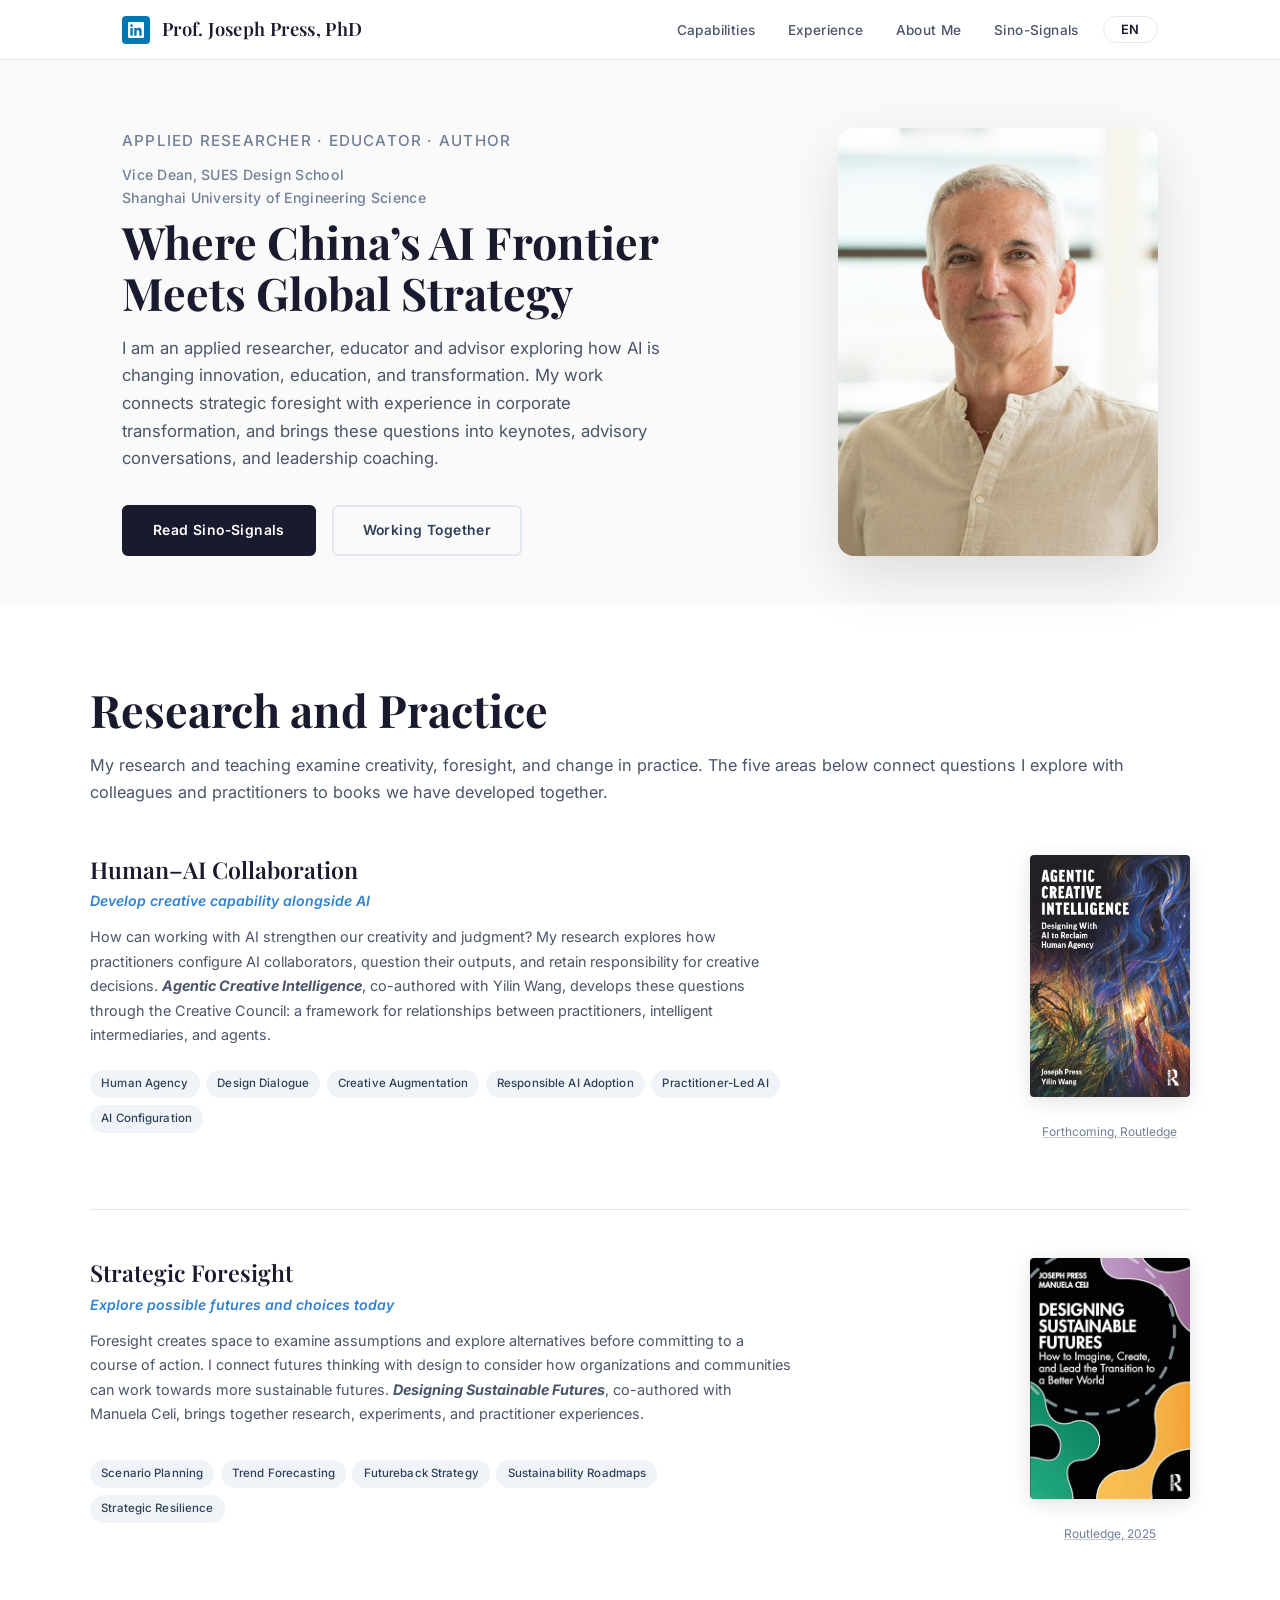
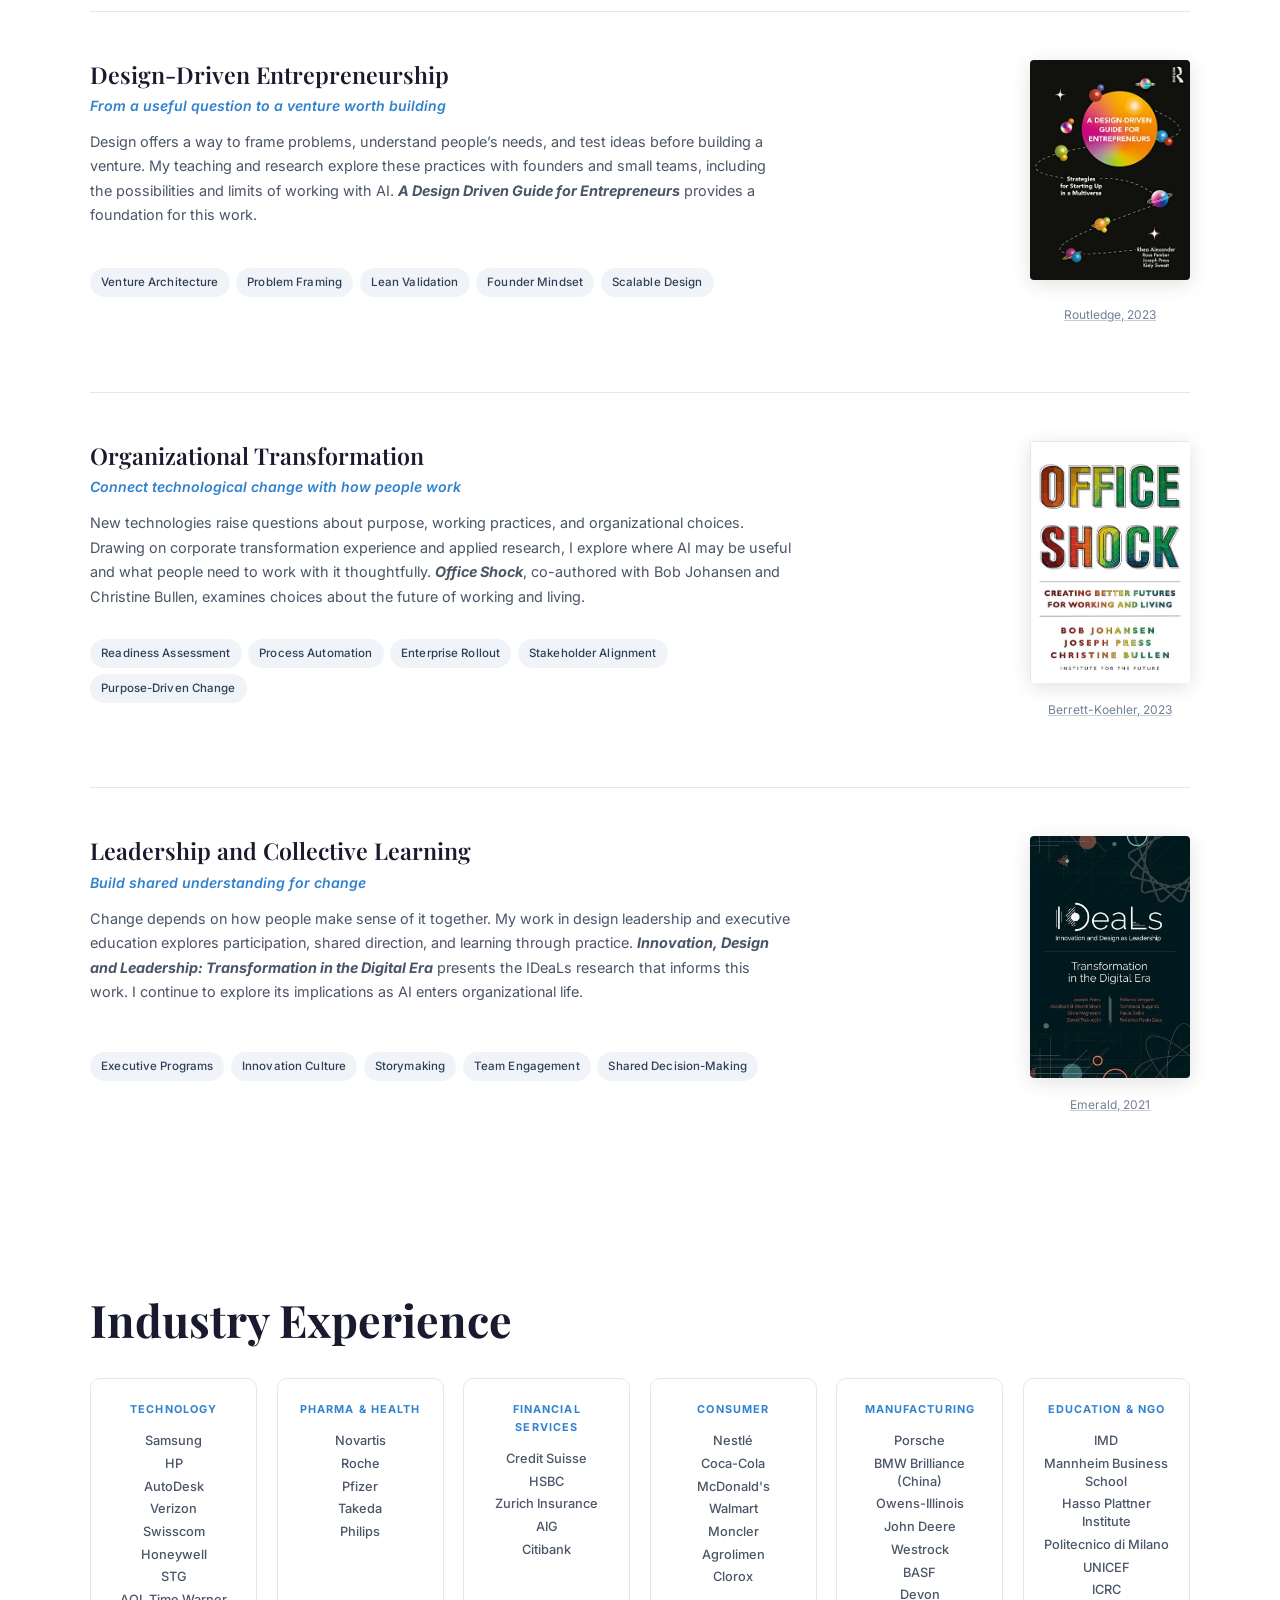
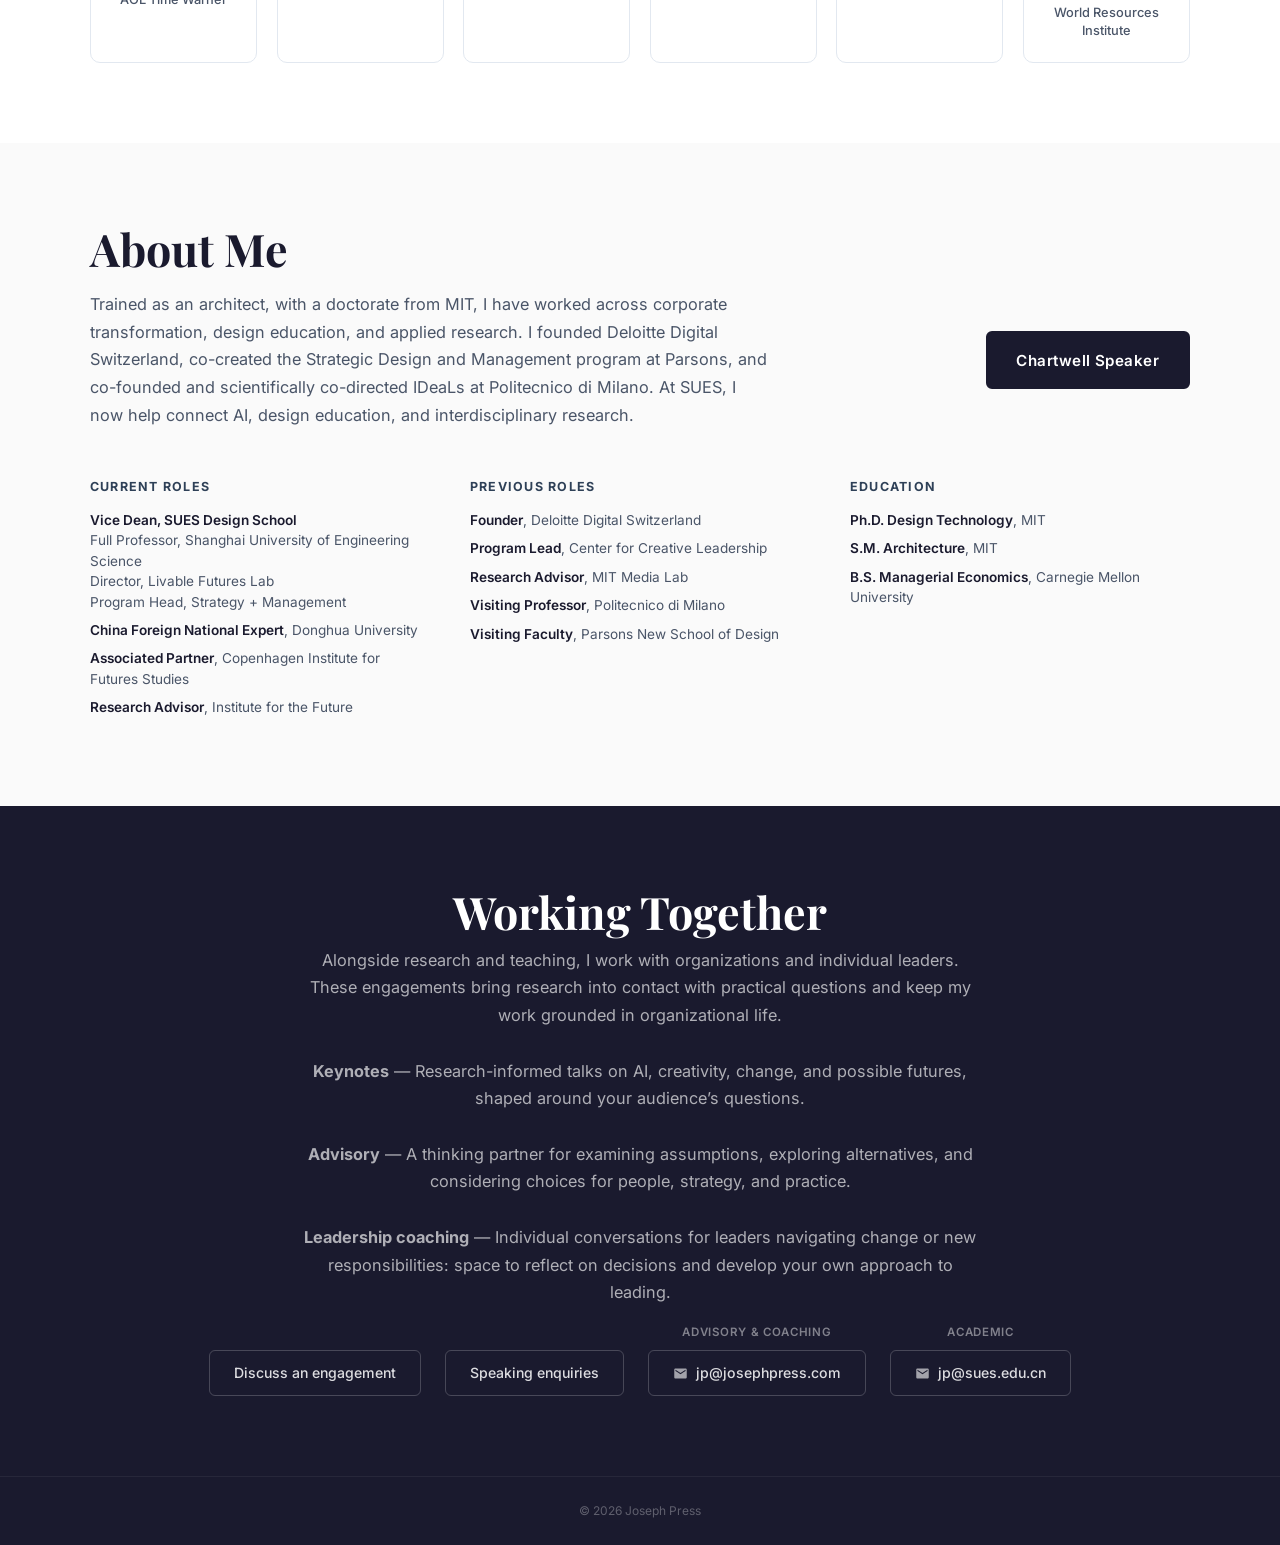
==== commit beaf5818: "Restore China AI frontier headline and update introductory sentence" ====
--- a/index.html
+++ b/index.html
@@ -520,14 +520,14 @@
     <img src="photo-web.png" onerror="this.onerror=null;this.src='photo.jpg';" alt="Joseph Press">
   </div>
   <div class="hero-title">
-    <h1 data-lang="en">AI, Design,<br>and Organizational Life</h1>
-    <h1 data-lang="fr">IA, design<br>et vie des organisations</h1>
-    <h1 data-lang="zh" style="font-size:2.4rem">AI、设计<br>与组织生活</h1>
+    <h1 data-lang="en">Where China’s AI Frontier<br>Meets Global Strategy</h1>
+    <h1 data-lang="fr">Là où la frontière IA de la Chine<br>rejoint la stratégie mondiale</h1>
+    <h1 data-lang="zh" style="font-size:2.4rem">中国AI前沿<br>与全球战略的交汇</h1>
   </div>
   <div class="hero-subtitle">
-    <p class="subtitle" data-lang="en">I am an applied researcher and educator exploring how AI is changing design, learning, and organizational life. My work connects strategic foresight with experience in corporate transformation, and brings these questions into keynotes, advisory conversations, and leadership coaching.</p>
-    <p class="subtitle" data-lang="fr">Je suis chercheur et enseignant en recherche appliquée. J’explore comment l’IA transforme le design, l’apprentissage et la vie des organisations. Mon travail associe prospective et expérience de la transformation en entreprise, à travers des conférences, des missions de conseil et du coaching de dirigeants.</p>
-    <p class="subtitle" data-lang="zh">我是一名应用研究者和教育工作者，关注AI如何改变设计、学习与组织生活。我将战略前瞻与企业转型经验相结合，通过主题演讲、战略咨询和领导力教练，与实践者共同探讨这些问题。</p>
+    <p class="subtitle" data-lang="en">I am an applied researcher, educator and advisor exploring how AI is changing innovation, education, and transformation. My work connects strategic foresight with experience in corporate transformation, and brings these questions into keynotes, advisory conversations, and leadership coaching.</p>
+    <p class="subtitle" data-lang="fr">Je suis chercheur en recherche appliquée, enseignant et conseiller. J’explore comment l’IA fait évoluer l’innovation, l’éducation et la transformation. Mon travail associe prospective et expérience de la transformation en entreprise, à travers des conférences, des missions de conseil et du coaching de dirigeants.</p>
+    <p class="subtitle" data-lang="zh">我是一名应用研究者、教育工作者和顾问，探索AI如何改变创新、教育与转型。我将战略前瞻与企业转型经验相结合，通过主题演讲、战略咨询和领导力教练，与实践者共同探讨这些问题。</p>
   </div>
   <div class="hero-ctas">
     <a href="/sino-signals/" class="btn btn-primary"><span data-lang="en">Read Sino-Signals</span><span data-lang="fr">Lire Sino-Signals</span><span data-lang="zh">阅读中国信号</span></a>
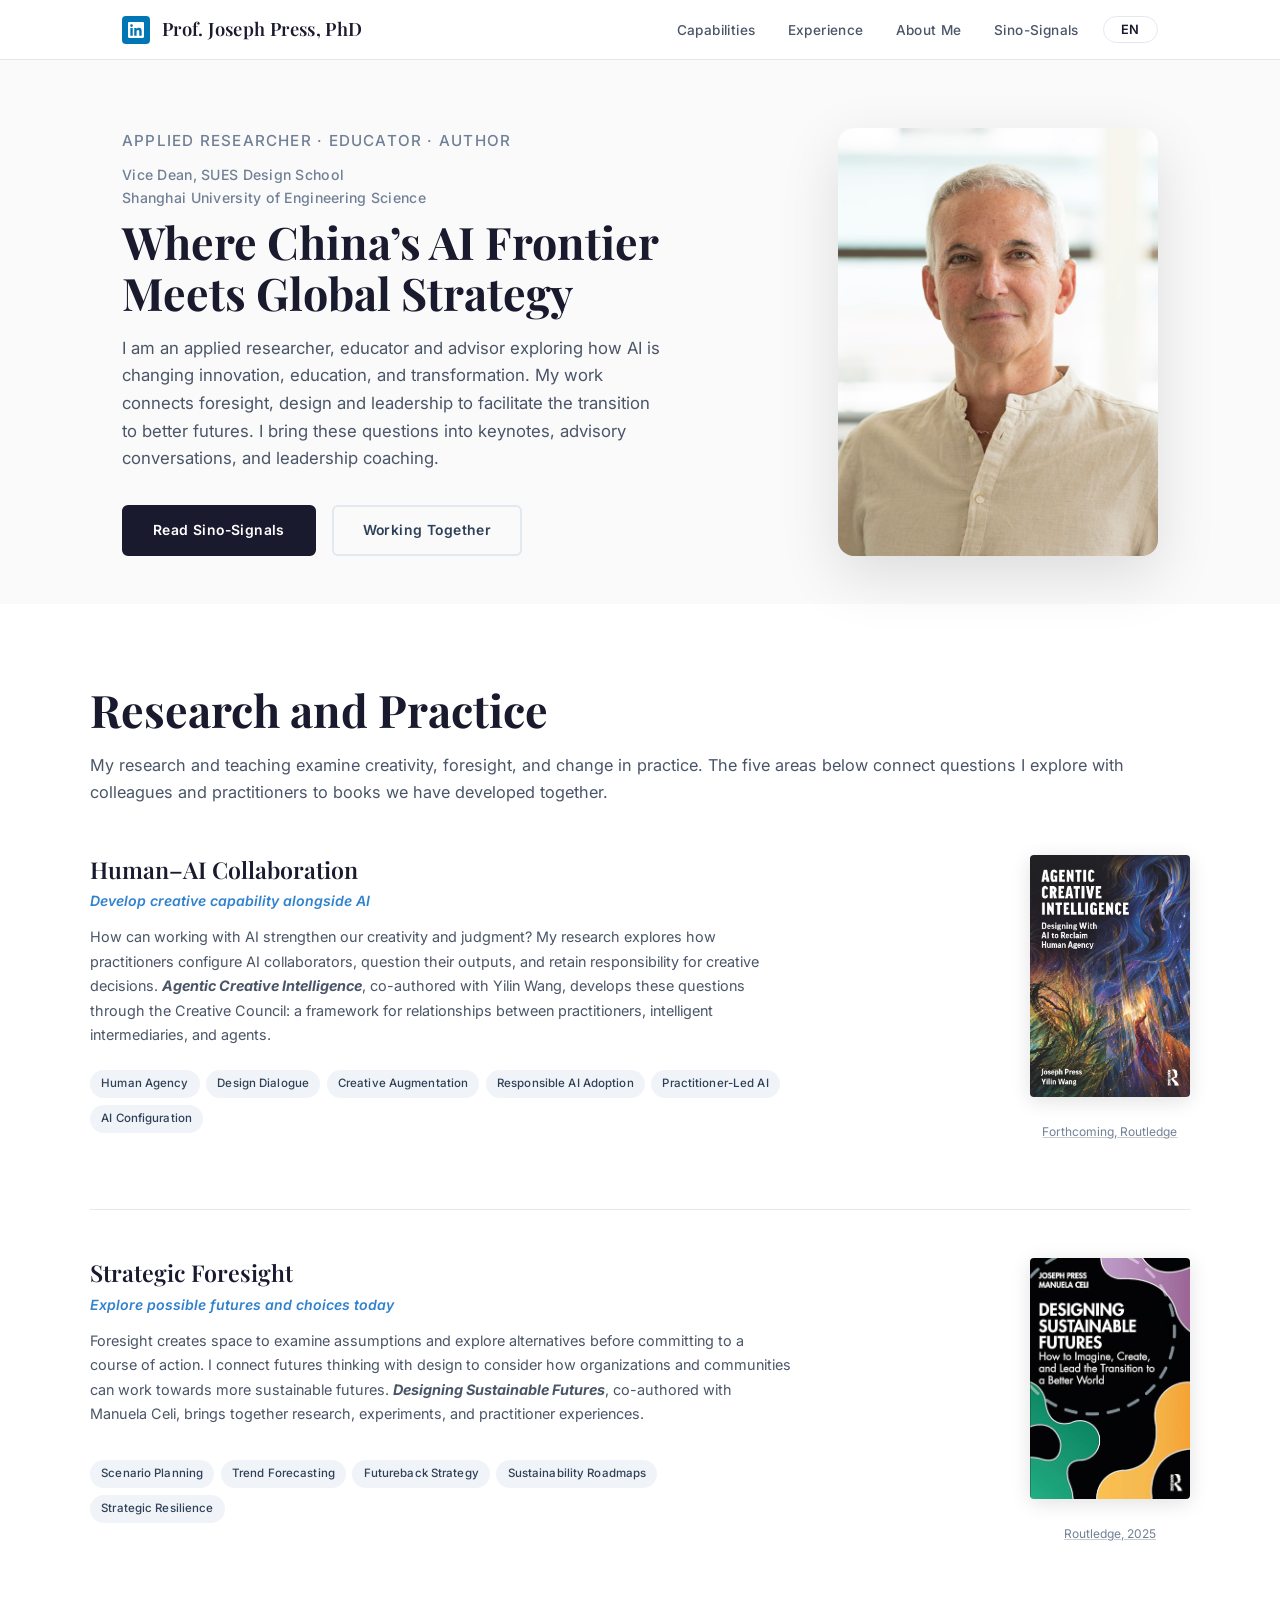
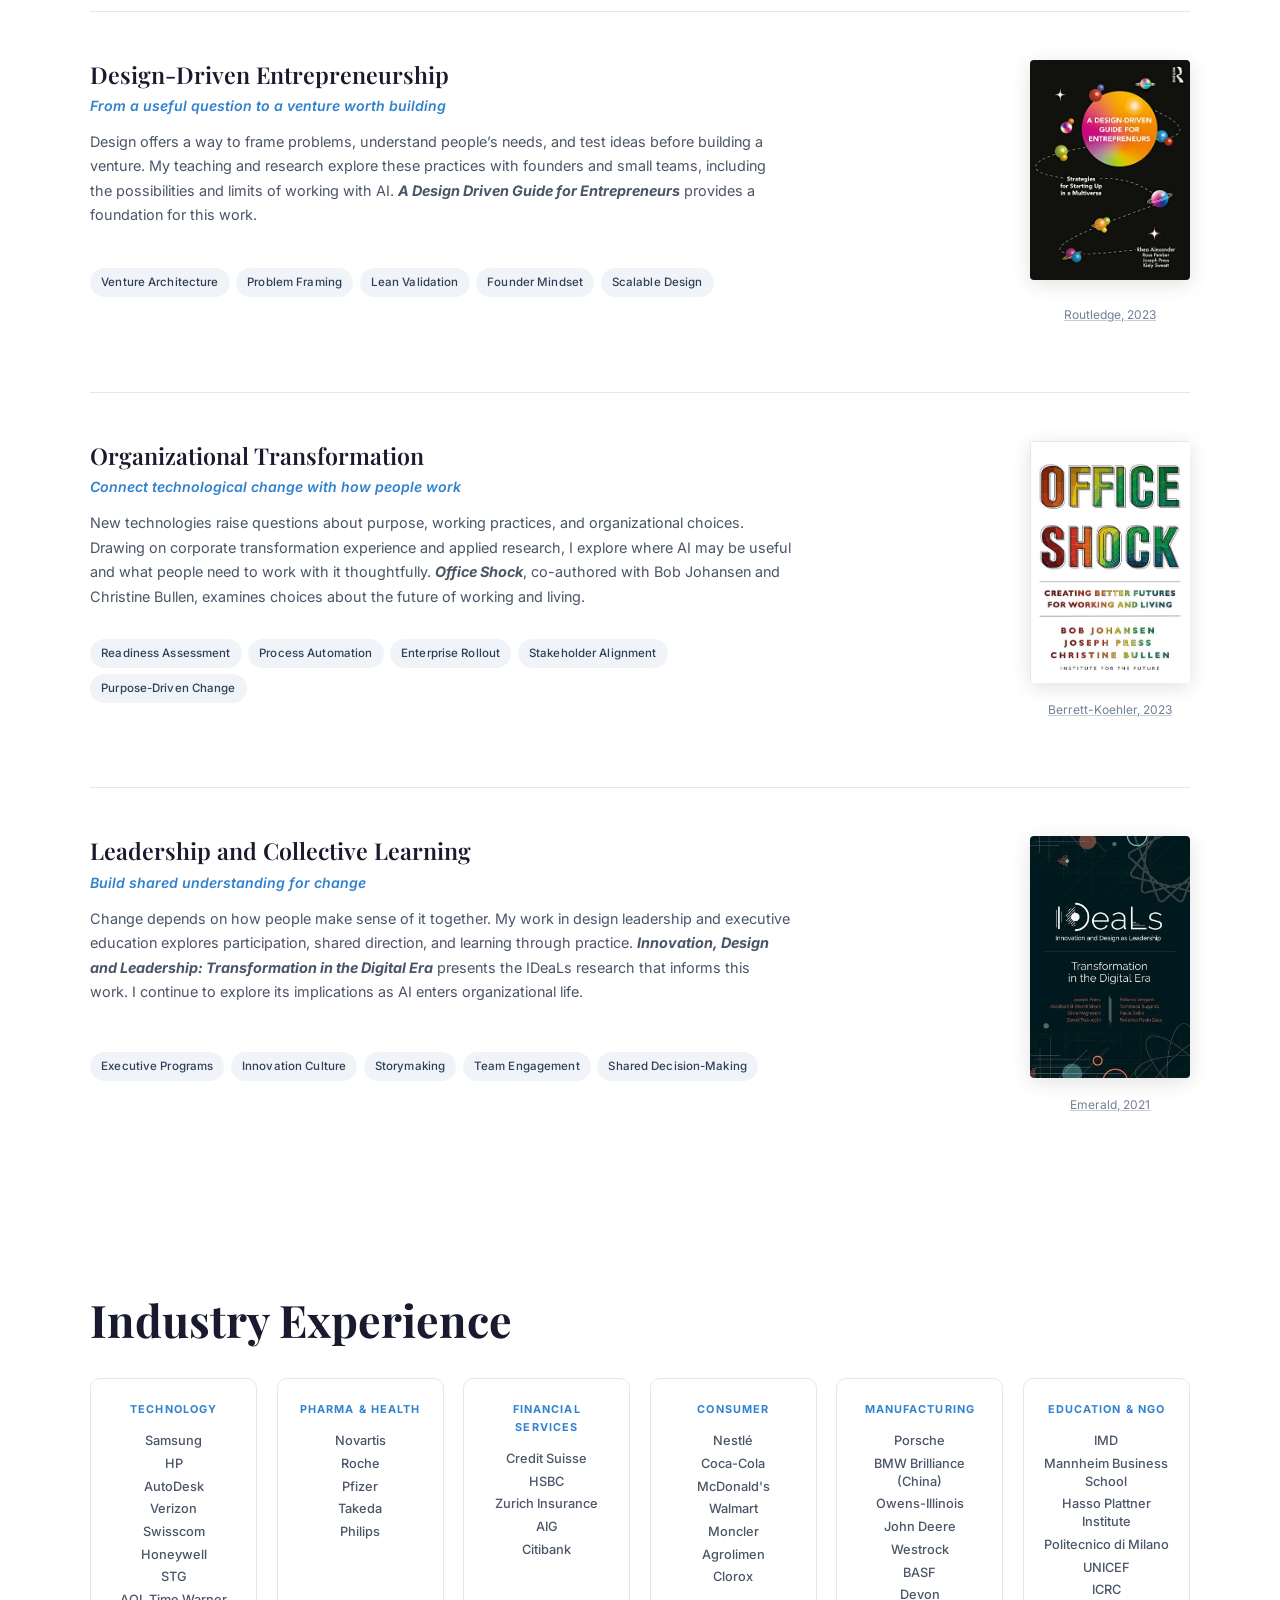
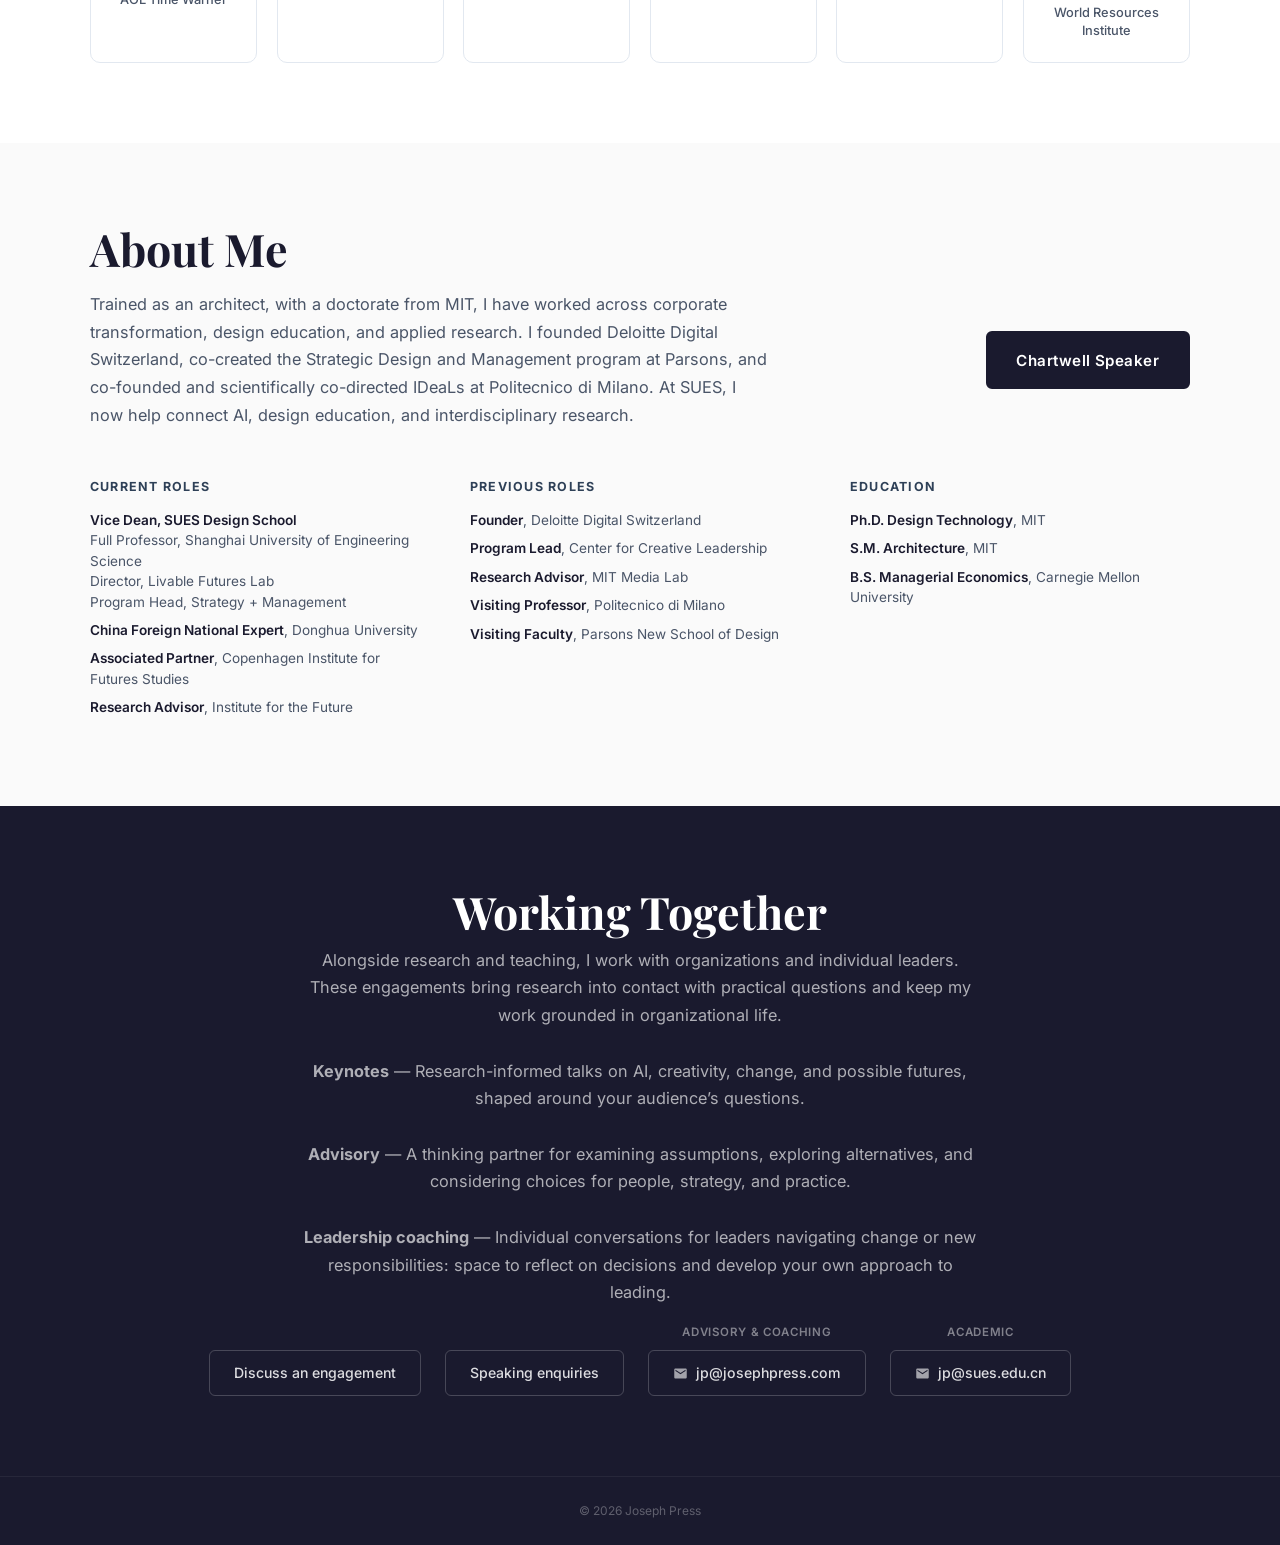
==== commit 27627d01: "Update introductory copy on foresight, design and leadership" ====
--- a/index.html
+++ b/index.html
@@ -525,9 +525,9 @@
     <h1 data-lang="zh" style="font-size:2.4rem">中国AI前沿<br>与全球战略的交汇</h1>
   </div>
   <div class="hero-subtitle">
-    <p class="subtitle" data-lang="en">I am an applied researcher, educator and advisor exploring how AI is changing innovation, education, and transformation. My work connects strategic foresight with experience in corporate transformation, and brings these questions into keynotes, advisory conversations, and leadership coaching.</p>
-    <p class="subtitle" data-lang="fr">Je suis chercheur en recherche appliquée, enseignant et conseiller. J’explore comment l’IA fait évoluer l’innovation, l’éducation et la transformation. Mon travail associe prospective et expérience de la transformation en entreprise, à travers des conférences, des missions de conseil et du coaching de dirigeants.</p>
-    <p class="subtitle" data-lang="zh">我是一名应用研究者、教育工作者和顾问，探索AI如何改变创新、教育与转型。我将战略前瞻与企业转型经验相结合，通过主题演讲、战略咨询和领导力教练，与实践者共同探讨这些问题。</p>
+    <p class="subtitle" data-lang="en">I am an applied researcher, educator and advisor exploring how AI is changing innovation, education, and transformation. My work connects foresight, design and leadership to facilitate the transition to better futures. I bring these questions into keynotes, advisory conversations, and leadership coaching.</p>
+    <p class="subtitle" data-lang="fr">Je suis chercheur en recherche appliquée, enseignant et conseiller. J’explore comment l’IA fait évoluer l’innovation, l’éducation et la transformation. Mon travail relie prospective, design et leadership pour faciliter la transition vers de meilleurs futurs. J’aborde ces questions dans mes conférences, mes échanges de conseil et mon coaching de dirigeants.</p>
+    <p class="subtitle" data-lang="zh">我是一名应用研究者、教育工作者和顾问，探索AI如何改变创新、教育与转型。我的工作将前瞻、设计与领导力相结合，促进向更美好未来的转型。我通过主题演讲、咨询交流和领导力教练，探讨这些问题。</p>
   </div>
   <div class="hero-ctas">
     <a href="/sino-signals/" class="btn btn-primary"><span data-lang="en">Read Sino-Signals</span><span data-lang="fr">Lire Sino-Signals</span><span data-lang="zh">阅读中国信号</span></a>
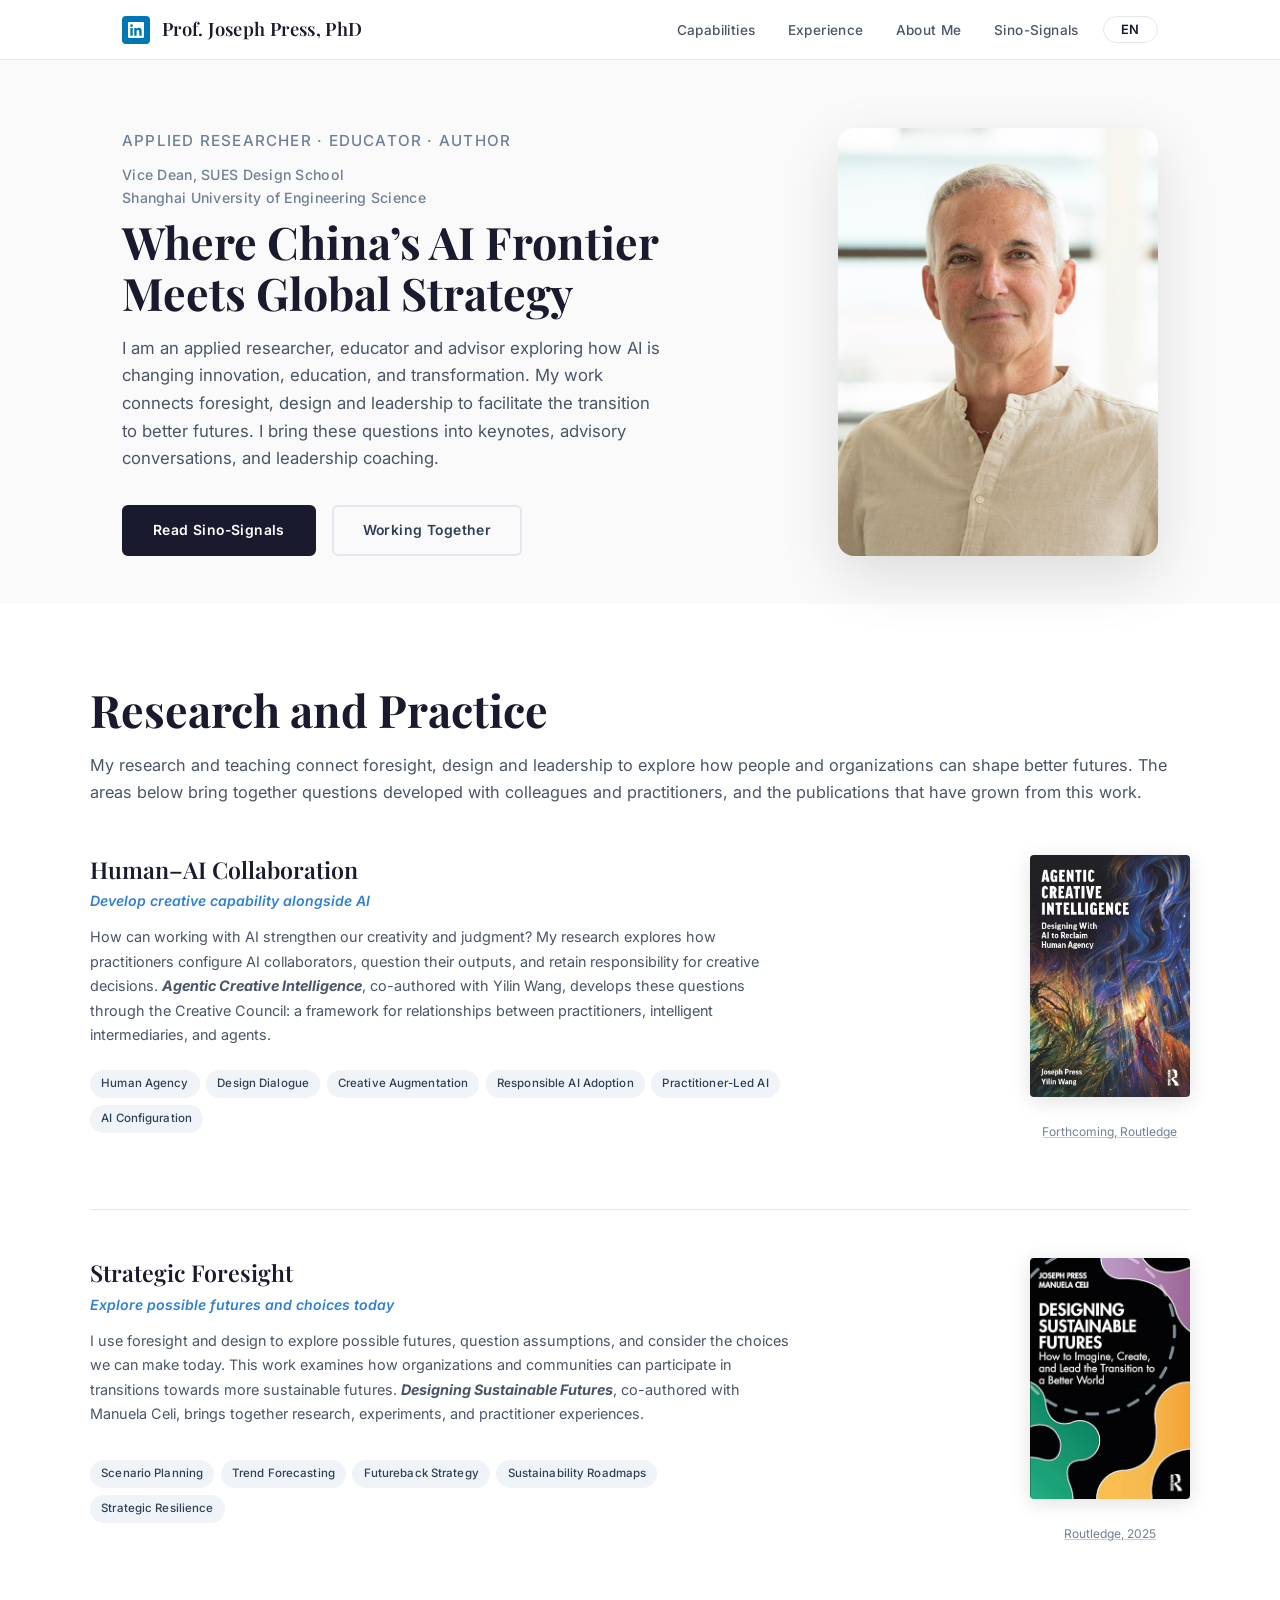
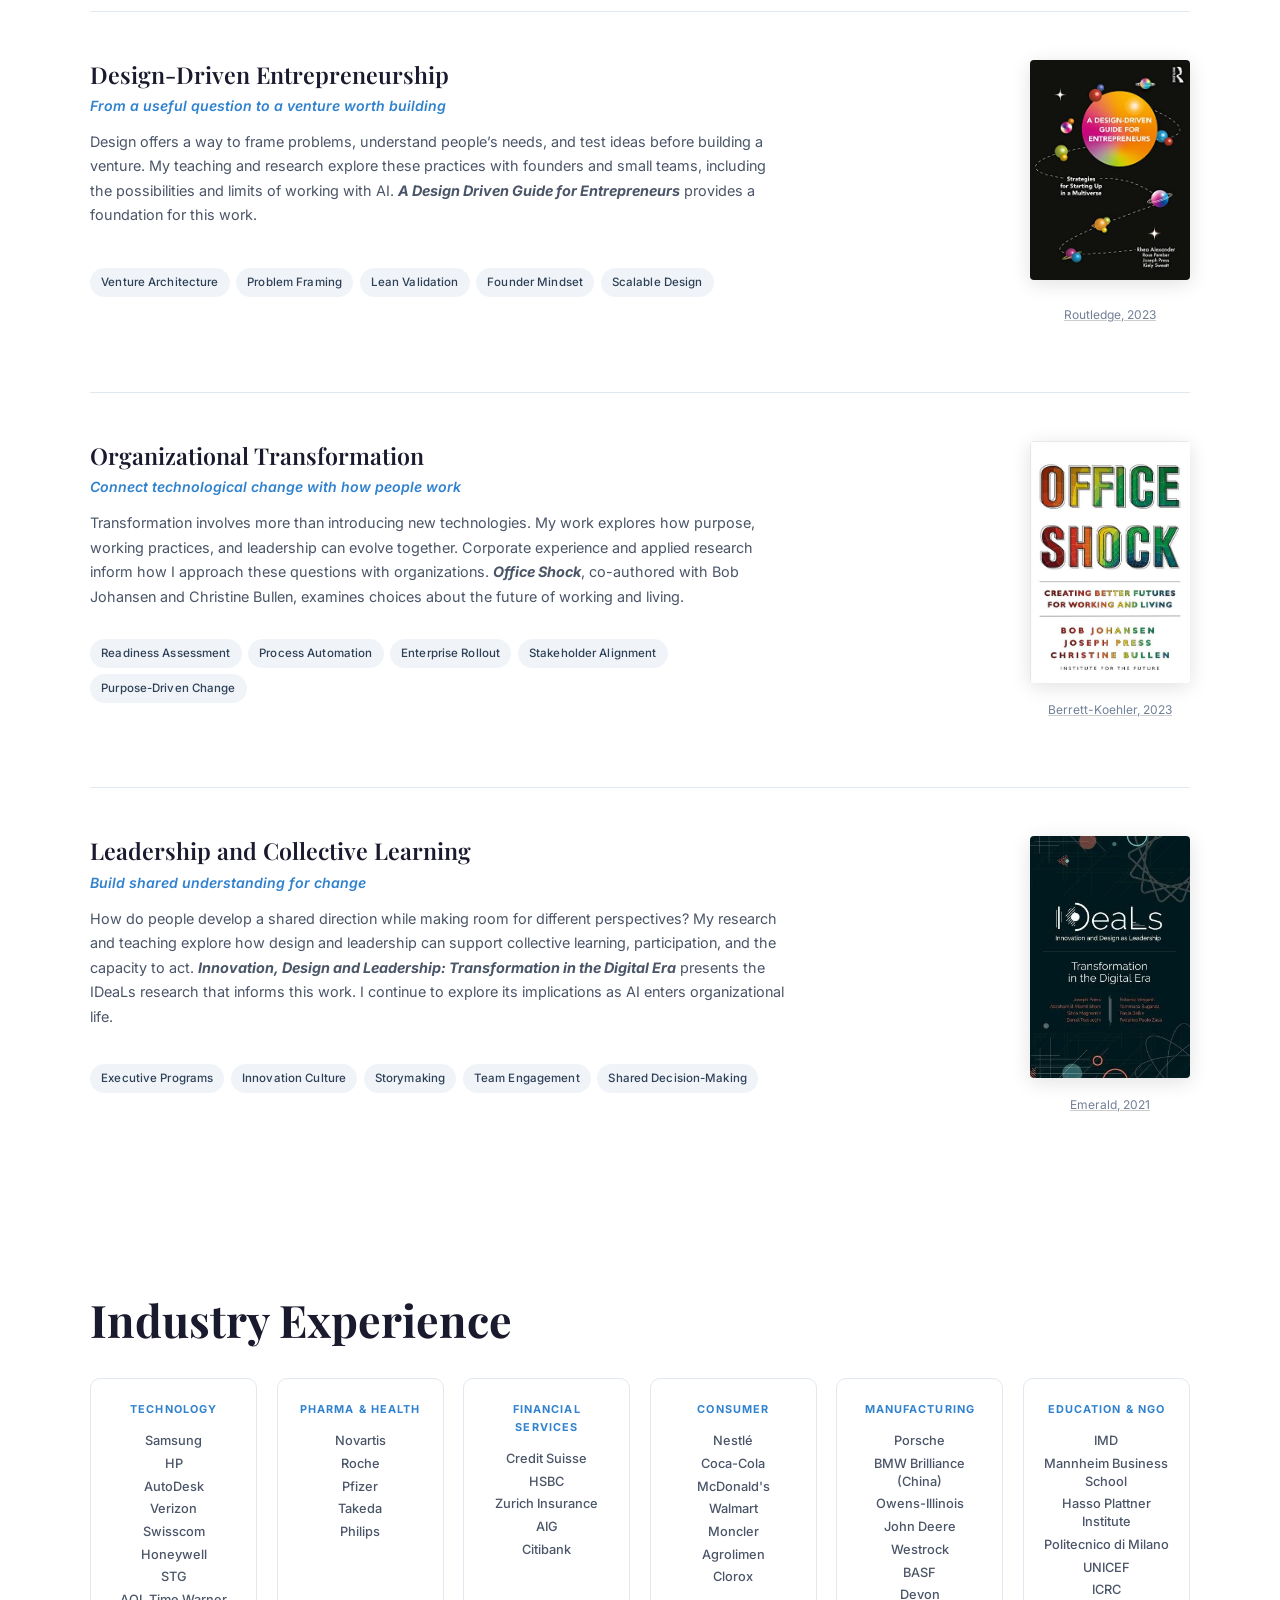
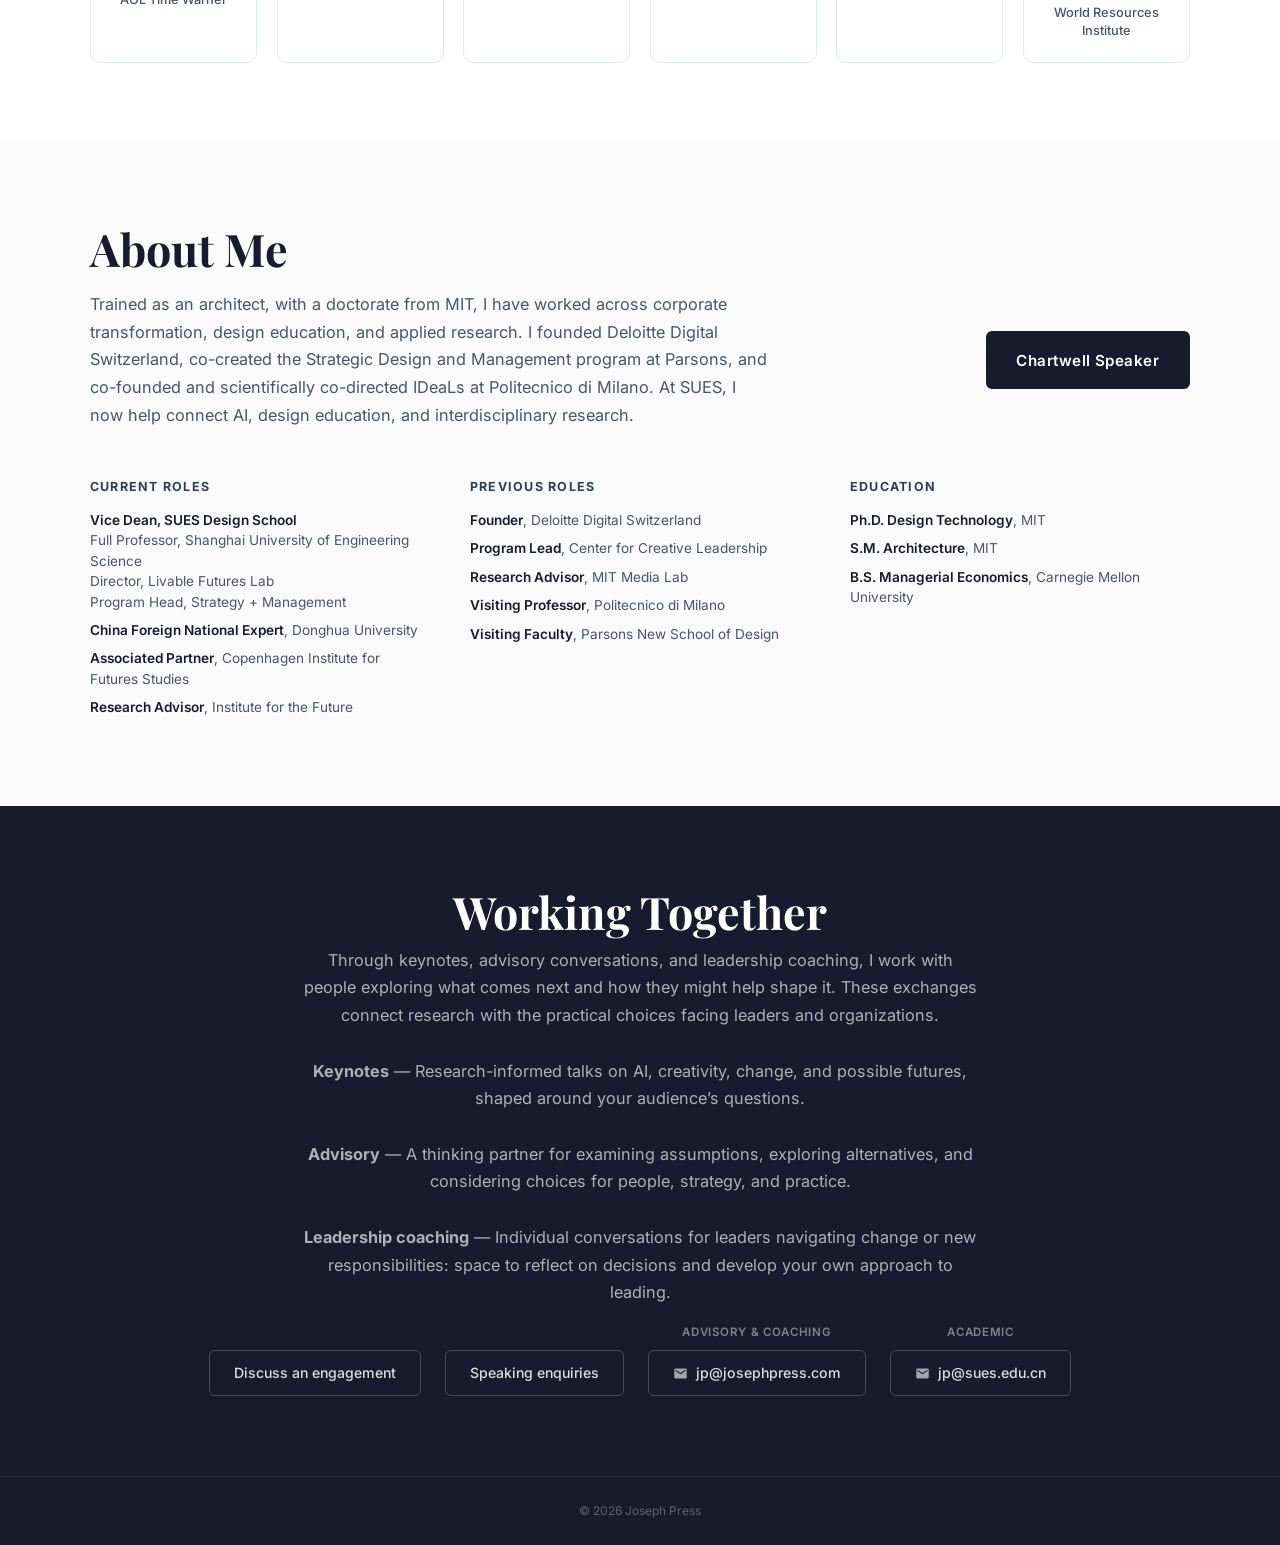
==== commit 6b5a999a: "Align copy around foresight, design and leadership" ====
--- a/index.html
+++ b/index.html
@@ -541,9 +541,9 @@
     <h2 class="section-title hero-size" data-lang="en">Research and Practice</h2>
     <h2 class="section-title hero-size" data-lang="fr">Recherche et pratique</h2>
     <h2 class="section-title hero-size" data-lang="zh">研究与实践</h2>
-    <p class="section-intro" data-lang="en">My research and teaching examine creativity, foresight, and change in practice. The five areas below connect questions I explore with colleagues and practitioners to books we have developed together.</p>
-    <p class="section-intro" data-lang="fr">Mes recherches et mon enseignement portent sur la créativité, la prospective et le changement dans la pratique. Ces cinq domaines relient les questions explorées avec des collègues et des praticiens aux ouvrages que nous avons élaborés ensemble.</p>
-    <p class="section-intro" data-lang="zh">我的研究与教学关注实践中的创造力、前瞻与变革。以下五个领域，将我与同事、实践者共同探讨的问题，与我们合作完成的著作联系起来。</p>
+    <p class="section-intro" data-lang="en">My research and teaching connect foresight, design and leadership to explore how people and organizations can shape better futures. The areas below bring together questions developed with colleagues and practitioners, and the publications that have grown from this work.</p>
+    <p class="section-intro" data-lang="fr">Mes recherches et mon enseignement relient prospective, design et leadership pour explorer comment les personnes et les organisations peuvent façonner de meilleurs futurs. Les domaines ci-dessous réunissent les questions développées avec des collègues et des praticiens, ainsi que les publications issues de ce travail.</p>
+    <p class="section-intro" data-lang="zh">我的研究与教学连接前瞻、设计与领导力，探索个人和组织如何塑造更美好的未来。以下领域汇集了我与同事和实践者共同探讨的问题，以及由此形成的出版成果。</p>
 
     <!-- 1. AI-Human Collaboration (ACI) -->
     <div class="domain">
@@ -600,9 +600,9 @@
           <p class="domain-subtitle" data-lang="en">Explore possible futures and choices today</p>
           <p class="domain-subtitle" data-lang="fr">Explorer les futurs possibles et les choix présents</p>
           <p class="domain-subtitle" data-lang="zh">探索可能的未来，思考当下的选择</p>
-          <p class="domain-text" data-lang="en">Foresight creates space to examine assumptions and explore alternatives before committing to a course of action. I connect futures thinking with design to consider how organizations and communities can work towards more sustainable futures. <strong><em>Designing Sustainable Futures</em></strong>, co-authored with Manuela Celi, brings together research, experiments, and practitioner experiences.</p>
-          <p class="domain-text" data-lang="fr">La prospective permet d’examiner les hypothèses et d’explorer des alternatives avant de choisir une direction. J’associe prospective et design pour étudier comment organisations et communautés peuvent contribuer à des futurs plus durables. <strong><em>Designing Sustainable Futures</em></strong>, coécrit avec Manuela Celi, réunit recherches, expérimentations et expériences de praticiens.</p>
-          <p class="domain-text" data-lang="zh">前瞻研究为审视假设、探索不同可能性提供空间，帮助我们在行动前思考选择。我将未来思维与设计相结合，研究组织和社区如何走向更可持续的未来。与Manuela Celi合著的<strong><em>Designing Sustainable Futures</em></strong>汇集了研究、实验与实践者的经验。</p>
+          <p class="domain-text" data-lang="en">I use foresight and design to explore possible futures, question assumptions, and consider the choices we can make today. This work examines how organizations and communities can participate in transitions towards more sustainable futures. <strong><em>Designing Sustainable Futures</em></strong>, co-authored with Manuela Celi, brings together research, experiments, and practitioner experiences.</p>
+          <p class="domain-text" data-lang="fr">J’utilise la prospective et le design pour explorer les futurs possibles, questionner les hypothèses et réfléchir aux choix que nous pouvons faire aujourd’hui. Ce travail examine comment les organisations et les communautés peuvent participer aux transitions vers des futurs plus durables. <strong><em>Designing Sustainable Futures</em></strong>, coécrit avec Manuela Celi, réunit recherches, expérimentations et expériences de praticiens.</p>
+          <p class="domain-text" data-lang="zh">我运用前瞻与设计探索可能的未来、审视假设，并思考今天可以作出的选择。这项工作关注组织和社区如何参与向更可持续未来的转型。与Manuela Celi合著的<strong><em>Designing Sustainable Futures</em></strong>汇集了研究、实验与实践者的经验。</p>
         </div>
           <div class="domain-frameworks" data-lang="en">
             <span class="framework-tag">Scenario Planning</span>
@@ -684,9 +684,9 @@
           <p class="domain-subtitle" data-lang="en">Connect technological change with how people work</p>
           <p class="domain-subtitle" data-lang="fr">Relier évolution technologique et pratiques de travail</p>
           <p class="domain-subtitle" data-lang="zh">将技术变革与人的工作方式相联系</p>
-          <p class="domain-text" data-lang="en">New technologies raise questions about purpose, working practices, and organizational choices. Drawing on corporate transformation experience and applied research, I explore where AI may be useful and what people need to work with it thoughtfully. <strong><em>Office Shock</em></strong>, co-authored with Bob Johansen and Christine Bullen, examines choices about the future of working and living.</p>
-          <p class="domain-text" data-lang="fr">Les nouvelles technologies interrogent la finalité, les pratiques de travail et les choix des organisations. Mon expérience de la transformation en entreprise et mes recherches m’amènent à étudier où l’IA peut être utile et comment l’intégrer avec discernement. <strong><em>Office Shock</em></strong>, coécrit avec Bob Johansen et Christine Bullen, examine les choix qui façonnent l’avenir du travail et de la vie quotidienne.</p>
-          <p class="domain-text" data-lang="zh">新技术让我们重新思考组织的目标、工作实践与选择。基于企业转型经验和应用研究，我探索AI在哪些情境中有价值，以及人们需要怎样的条件才能审慎地使用它。与Bob Johansen、Christine Bullen合著的<strong><em>Office Shock</em></strong>探讨了工作与生活未来的不同选择。</p>
+          <p class="domain-text" data-lang="en">Transformation involves more than introducing new technologies. My work explores how purpose, working practices, and leadership can evolve together. Corporate experience and applied research inform how I approach these questions with organizations. <strong><em>Office Shock</em></strong>, co-authored with Bob Johansen and Christine Bullen, examines choices about the future of working and living.</p>
+          <p class="domain-text" data-lang="fr">La transformation ne se limite pas à l’introduction de nouvelles technologies. Mon travail explore comment la finalité, les pratiques de travail et le leadership peuvent évoluer ensemble. Mon expérience en entreprise et la recherche appliquée nourrissent ma manière d’aborder ces questions avec les organisations. <strong><em>Office Shock</em></strong>, coécrit avec Bob Johansen et Christine Bullen, examine les choix qui façonnent l’avenir du travail et de la vie quotidienne.</p>
+          <p class="domain-text" data-lang="zh">转型不仅仅是引入新技术。我的工作探索组织的宗旨、工作实践与领导力如何共同发展。企业经验与应用研究为我和组织共同探讨这些问题提供了基础。与Bob Johansen、Christine Bullen合著的<strong><em>Office Shock</em></strong>探讨了工作与生活未来的不同选择。</p>
         </div>
           <div class="domain-frameworks" data-lang="en">
             <span class="framework-tag">Readiness Assessment</span>
@@ -726,9 +726,9 @@
           <p class="domain-subtitle" data-lang="en">Build shared understanding for change</p>
           <p class="domain-subtitle" data-lang="fr">Construire une compréhension commune du changement</p>
           <p class="domain-subtitle" data-lang="zh">在变革中建立共同理解</p>
-          <p class="domain-text" data-lang="en">Change depends on how people make sense of it together. My work in design leadership and executive education explores participation, shared direction, and learning through practice. <strong><em>Innovation, Design and Leadership: Transformation in the Digital Era</em></strong> presents the IDeaLs research that informs this work. I continue to explore its implications as AI enters organizational life.</p>
-          <p class="domain-text" data-lang="fr">Le changement dépend de la manière dont les personnes lui donnent un sens ensemble. Mes travaux sur le leadership par le design et la formation des dirigeants explorent la participation, l’orientation commune et l’apprentissage par la pratique. <strong><em>Innovation, Design and Leadership: Transformation in the Digital Era</em></strong> présente les recherches IDeaLs qui nourrissent cette démarche, dont j’explore aujourd’hui les implications face à l’IA.</p>
-          <p class="domain-text" data-lang="zh">变革取决于人们如何共同理解它。我在设计领导力和高管教育中的工作，关注参与、共同方向与实践中的学习。<strong><em>Innovation, Design and Leadership: Transformation in the Digital Era</em></strong>介绍了为这项工作提供基础的IDeaLs研究。我也在继续探索AI进入组织生活后，这些研究带来的启示。</p>
+          <p class="domain-text" data-lang="en">How do people develop a shared direction while making room for different perspectives? My research and teaching explore how design and leadership can support collective learning, participation, and the capacity to act. <strong><em>Innovation, Design and Leadership: Transformation in the Digital Era</em></strong> presents the IDeaLs research that informs this work. I continue to explore its implications as AI enters organizational life.</p>
+          <p class="domain-text" data-lang="fr">Comment construire une direction commune tout en faisant place à des perspectives différentes ? Mes recherches et mon enseignement explorent comment le design et le leadership peuvent soutenir l’apprentissage collectif, la participation et la capacité d’agir. <strong><em>Innovation, Design and Leadership: Transformation in the Digital Era</em></strong> présente les recherches IDeaLs qui nourrissent cette démarche, dont j’explore aujourd’hui les implications face à l’IA.</p>
+          <p class="domain-text" data-lang="zh">人们如何在容纳不同观点的同时形成共同方向？我的研究与教学探索设计和领导力如何支持集体学习、参与和行动能力的发展。<strong><em>Innovation, Design and Leadership: Transformation in the Digital Era</em></strong>介绍了为这项工作提供基础的IDeaLs研究。我也在继续探索AI进入组织生活后，这些研究带来的启示。</p>
         </div>
           <div class="domain-frameworks" data-lang="en">
             <span class="framework-tag">Executive Programs</span>
@@ -1079,9 +1079,9 @@
     <h2 class="section-title hero-size" data-lang="en">Working Together</h2>
     <h2 class="section-title hero-size" data-lang="fr">Travaillons ensemble</h2>
     <h2 class="section-title hero-size" data-lang="zh">合作交流</h2>
-    <p class="section-intro" data-lang="en">Alongside research and teaching, I work with organizations and individual leaders. These engagements bring research into contact with practical questions and keep my work grounded in organizational life.<br><br><strong>Keynotes</strong> — Research-informed talks on AI, creativity, change, and possible futures, shaped around your audience’s questions.<br><br><strong>Advisory</strong> — A thinking partner for examining assumptions, exploring alternatives, and considering choices for people, strategy, and practice.<br><br><strong>Leadership coaching</strong> — Individual conversations for leaders navigating change or new responsibilities: space to reflect on decisions and develop your own approach to leading.</p>
-    <p class="section-intro" data-lang="fr">En parallèle de mes recherches et de mon enseignement, je travaille avec des organisations et des dirigeants. Ces échanges confrontent la recherche aux questions de terrain.<br><br><strong>Conférences</strong> — Des interventions nourries par la recherche sur l’IA, la créativité, le changement et les futurs possibles, adaptées aux questions de votre public.<br><br><strong>Conseil</strong> — Un partenaire de réflexion pour examiner les hypothèses, explorer des alternatives et considérer leurs implications humaines, stratégiques et pratiques.<br><br><strong>Coaching de dirigeants</strong> — Des échanges individuels pour prendre du recul face au changement, réfléchir aux décisions et développer sa propre manière de diriger.</p>
-    <p class="section-intro" data-lang="zh">在研究与教学之外，我也与组织和领导者开展合作，让研究与实际问题相互启发。<br><br><strong>主题演讲</strong>——围绕听众关心的问题，分享有关AI、创造力、变革与可能未来的研究与思考。<br><br><strong>战略咨询</strong>——作为思考伙伴，共同审视假设、探索不同选择，并考虑其对人员、战略和实践的意义。<br><br><strong>领导力教练</strong>——为面对变革或新职责的领导者提供一对一交流空间，反思决策，发展适合自己的领导方式。</p>
+    <p class="section-intro" data-lang="en">Through keynotes, advisory conversations, and leadership coaching, I work with people exploring what comes next and how they might help shape it. These exchanges connect research with the practical choices facing leaders and organizations.<br><br><strong>Keynotes</strong> — Research-informed talks on AI, creativity, change, and possible futures, shaped around your audience’s questions.<br><br><strong>Advisory</strong> — A thinking partner for examining assumptions, exploring alternatives, and considering choices for people, strategy, and practice.<br><br><strong>Leadership coaching</strong> — Individual conversations for leaders navigating change or new responsibilities: space to reflect on decisions and develop your own approach to leading.</p>
+    <p class="section-intro" data-lang="fr">À travers des conférences, des échanges de conseil et du coaching de dirigeants, j’accompagne celles et ceux qui explorent ce qui vient et la manière dont ils peuvent contribuer à le façonner. Ces échanges relient la recherche aux choix concrets des dirigeants et des organisations.<br><br><strong>Conférences</strong> — Des interventions nourries par la recherche sur l’IA, la créativité, le changement et les futurs possibles, adaptées aux questions de votre public.<br><br><strong>Conseil</strong> — Un partenaire de réflexion pour examiner les hypothèses, explorer des alternatives et considérer leurs implications humaines, stratégiques et pratiques.<br><br><strong>Coaching de dirigeants</strong> — Des échanges individuels pour prendre du recul face au changement, réfléchir aux décisions et développer sa propre manière de diriger.</p>
+    <p class="section-intro" data-lang="zh">通过主题演讲、咨询交流和领导力教练，我与人们共同探索未来的变化，以及他们可以如何参与塑造未来。这些交流将研究与领导者和组织面临的实际选择联系起来。<br><br><strong>主题演讲</strong>——围绕听众关心的问题，分享有关AI、创造力、变革与可能未来的研究与思考。<br><br><strong>战略咨询</strong>——作为思考伙伴，共同审视假设、探索不同选择，并考虑其对人员、战略和实践的意义。<br><br><strong>领导力教练</strong>——为面对变革或新职责的领导者提供一对一交流空间，反思决策，发展适合自己的领导方式。</p>
     <div class="contact-row" data-lang="en">
       <div class="contact-card">
         <a href="https://calendar.app.google/vZRiTnxbnzyKxUYG6" class="contact-btn" target="_blank" rel="noopener">Discuss an engagement</a>
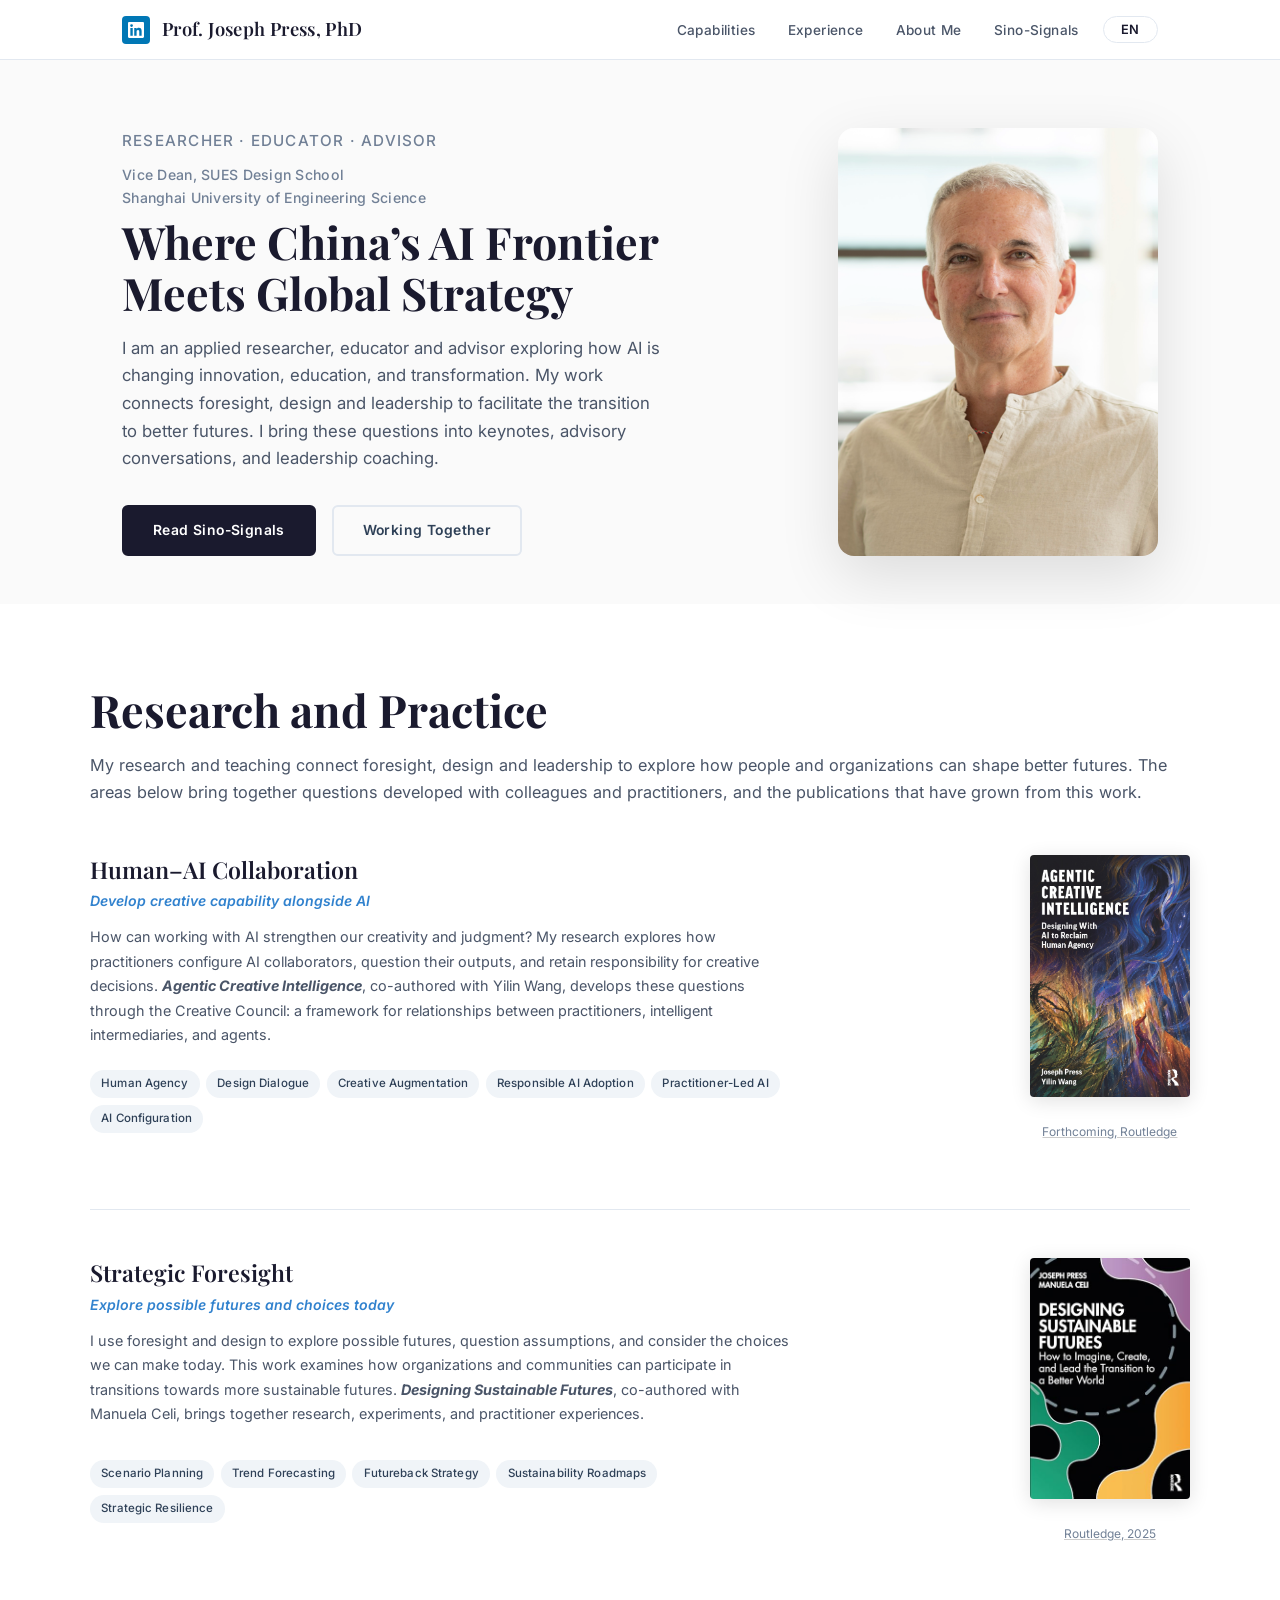
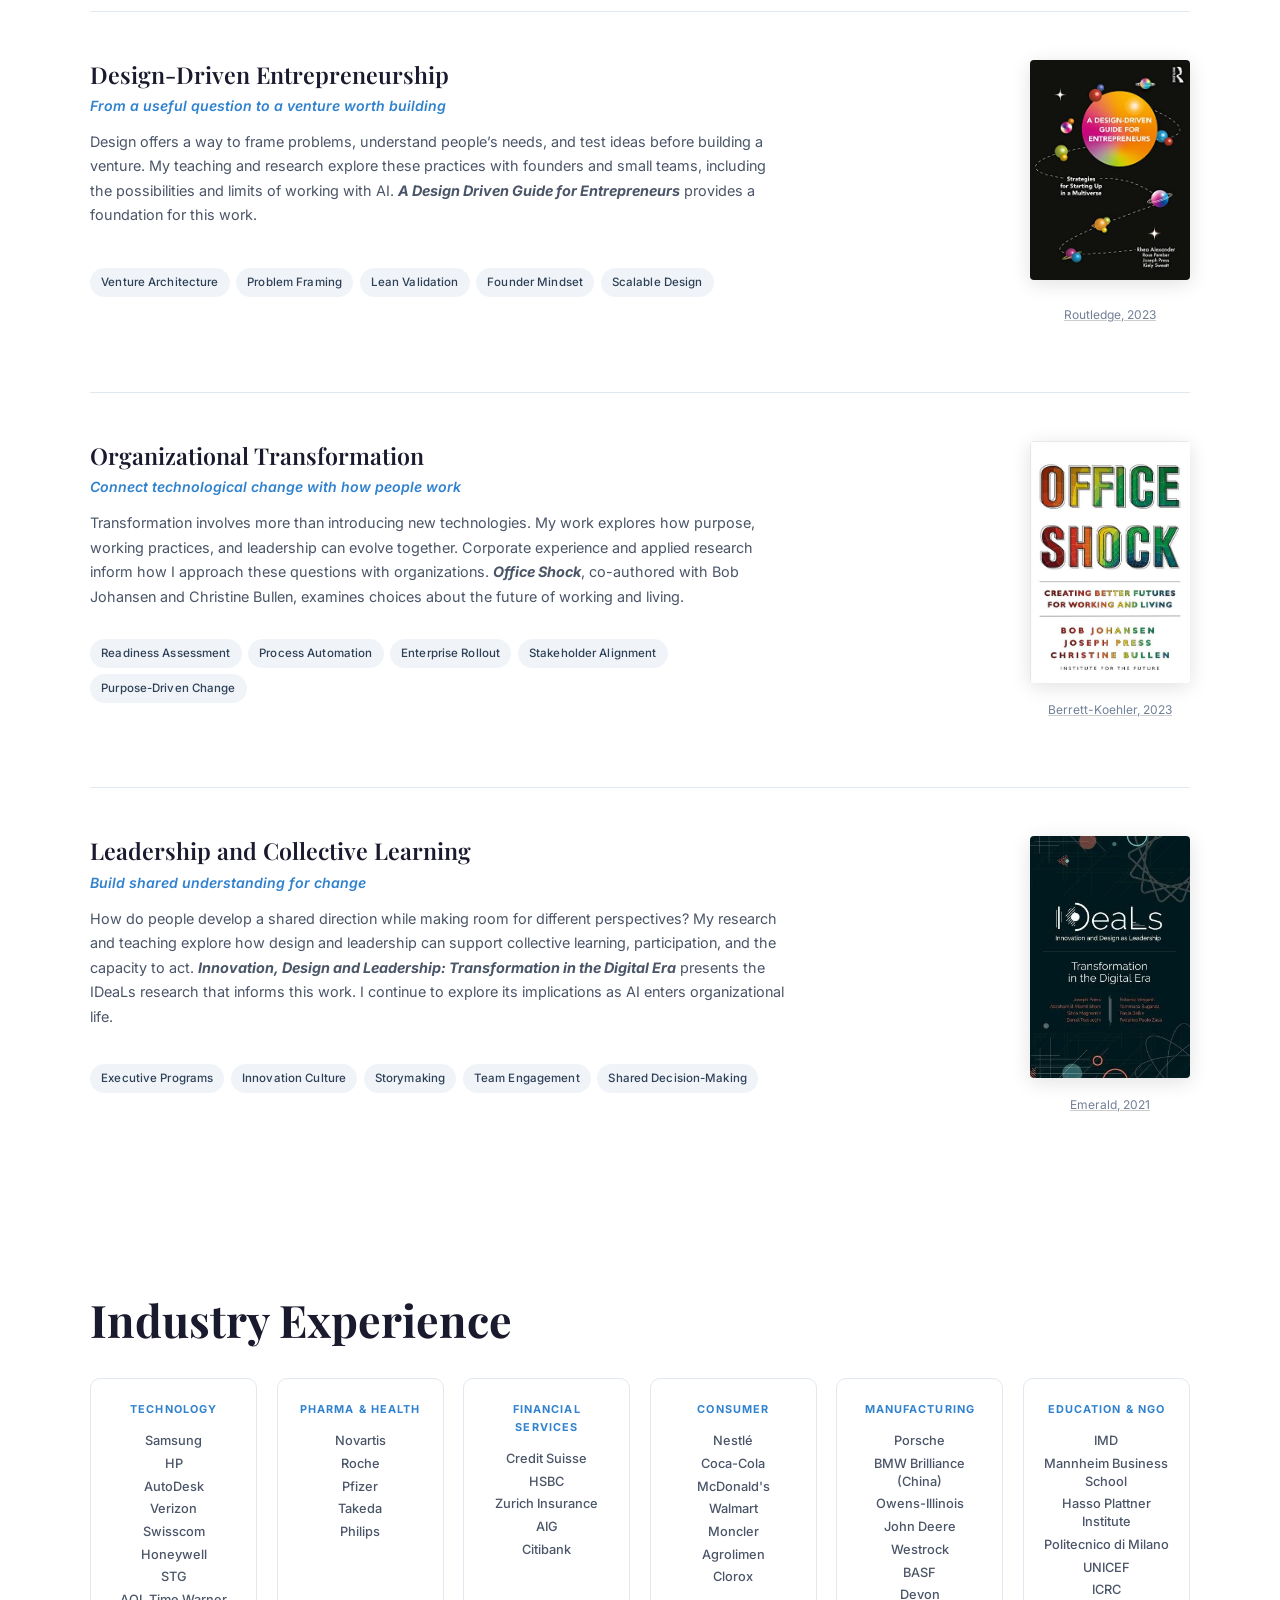
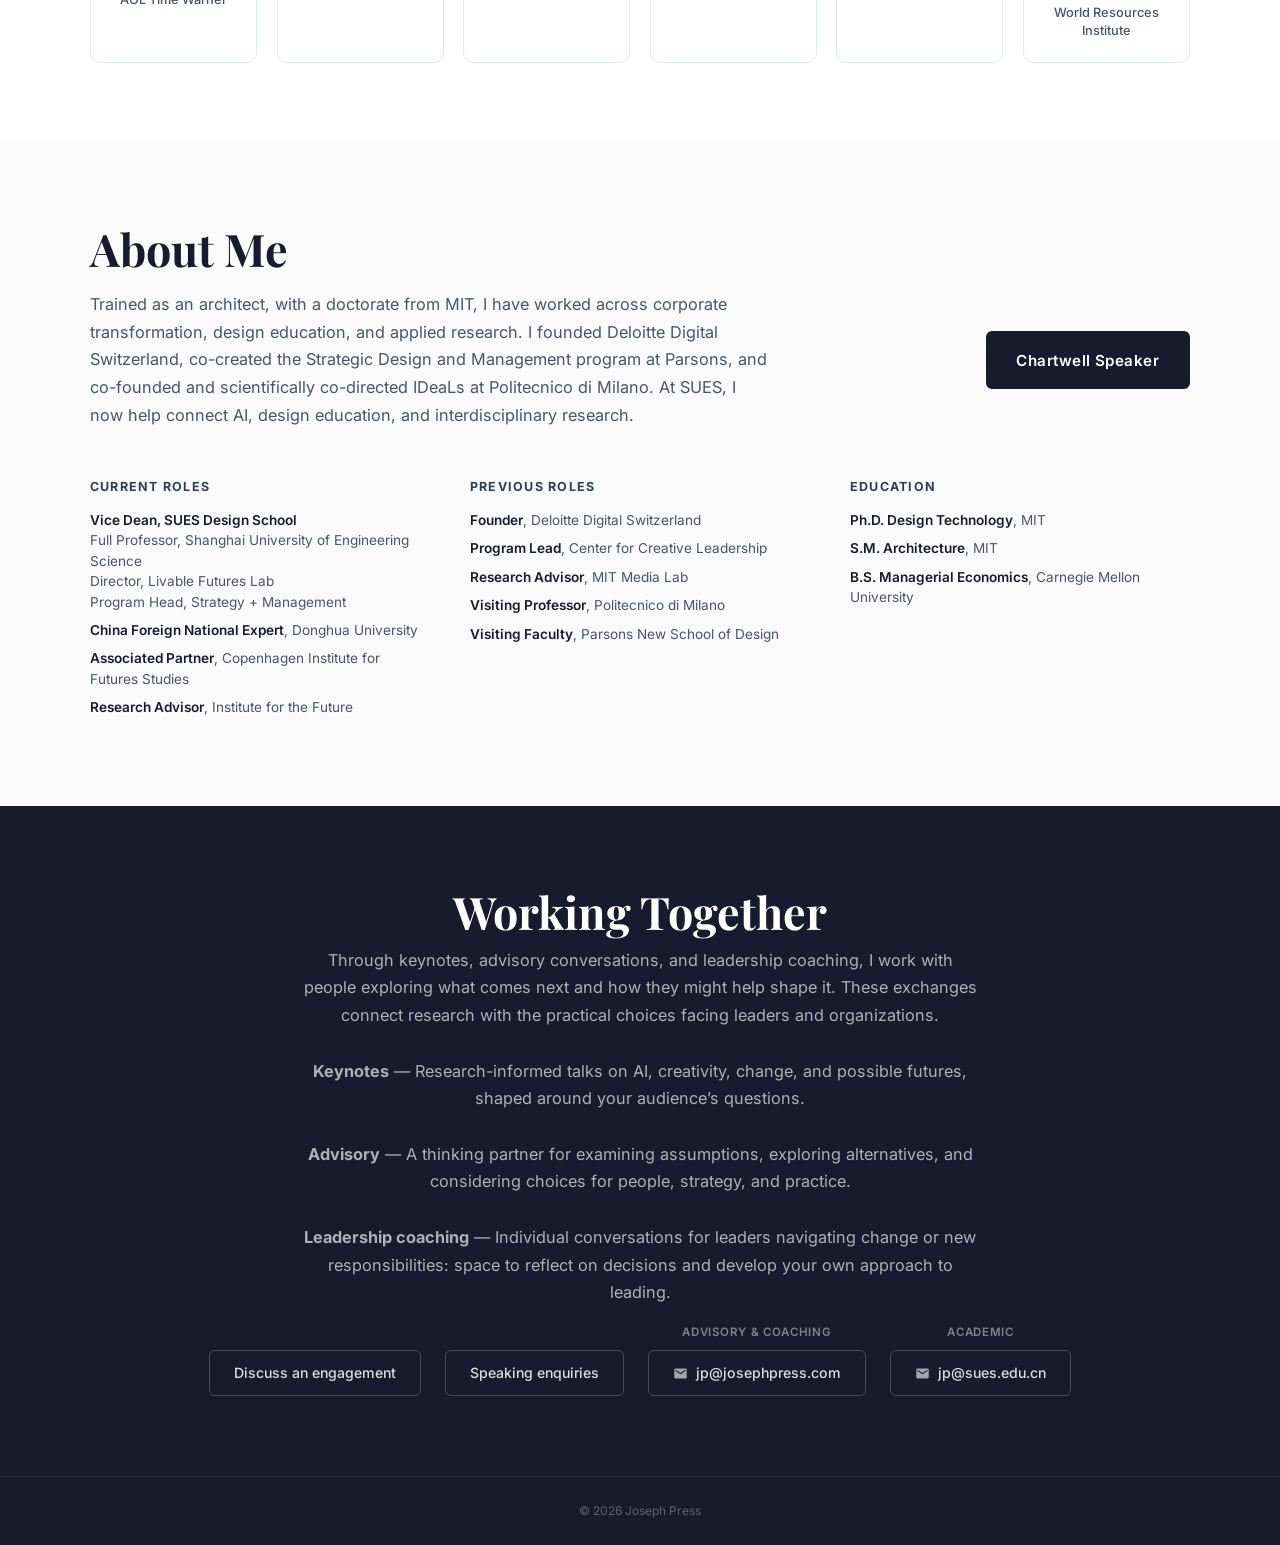
==== commit ba871afe: "Update top roles to Researcher, Educator and Advisor" ====
--- a/index.html
+++ b/index.html
@@ -504,9 +504,9 @@
 <header class="hero">
   <div class="hero-roles">
     <p class="byline" style="font-size: 0.95rem; text-transform: uppercase; letter-spacing: 0.08em;">
-      <span data-lang="en">Applied Researcher &middot; Educator &middot; Author</span>
-      <span data-lang="fr">Chercheur &middot; Enseignant &middot; Auteur</span>
-      <span data-lang="zh">应用研究者 &middot; 教育工作者 &middot; 作者</span>
+      <span data-lang="en">Researcher &middot; Educator &middot; Advisor</span>
+      <span data-lang="fr">Chercheur &middot; Enseignant &middot; Conseiller</span>
+      <span data-lang="zh">研究者 &middot; 教育工作者 &middot; 顾问</span>
     </p>
   </div>
   <div class="hero-affil">
